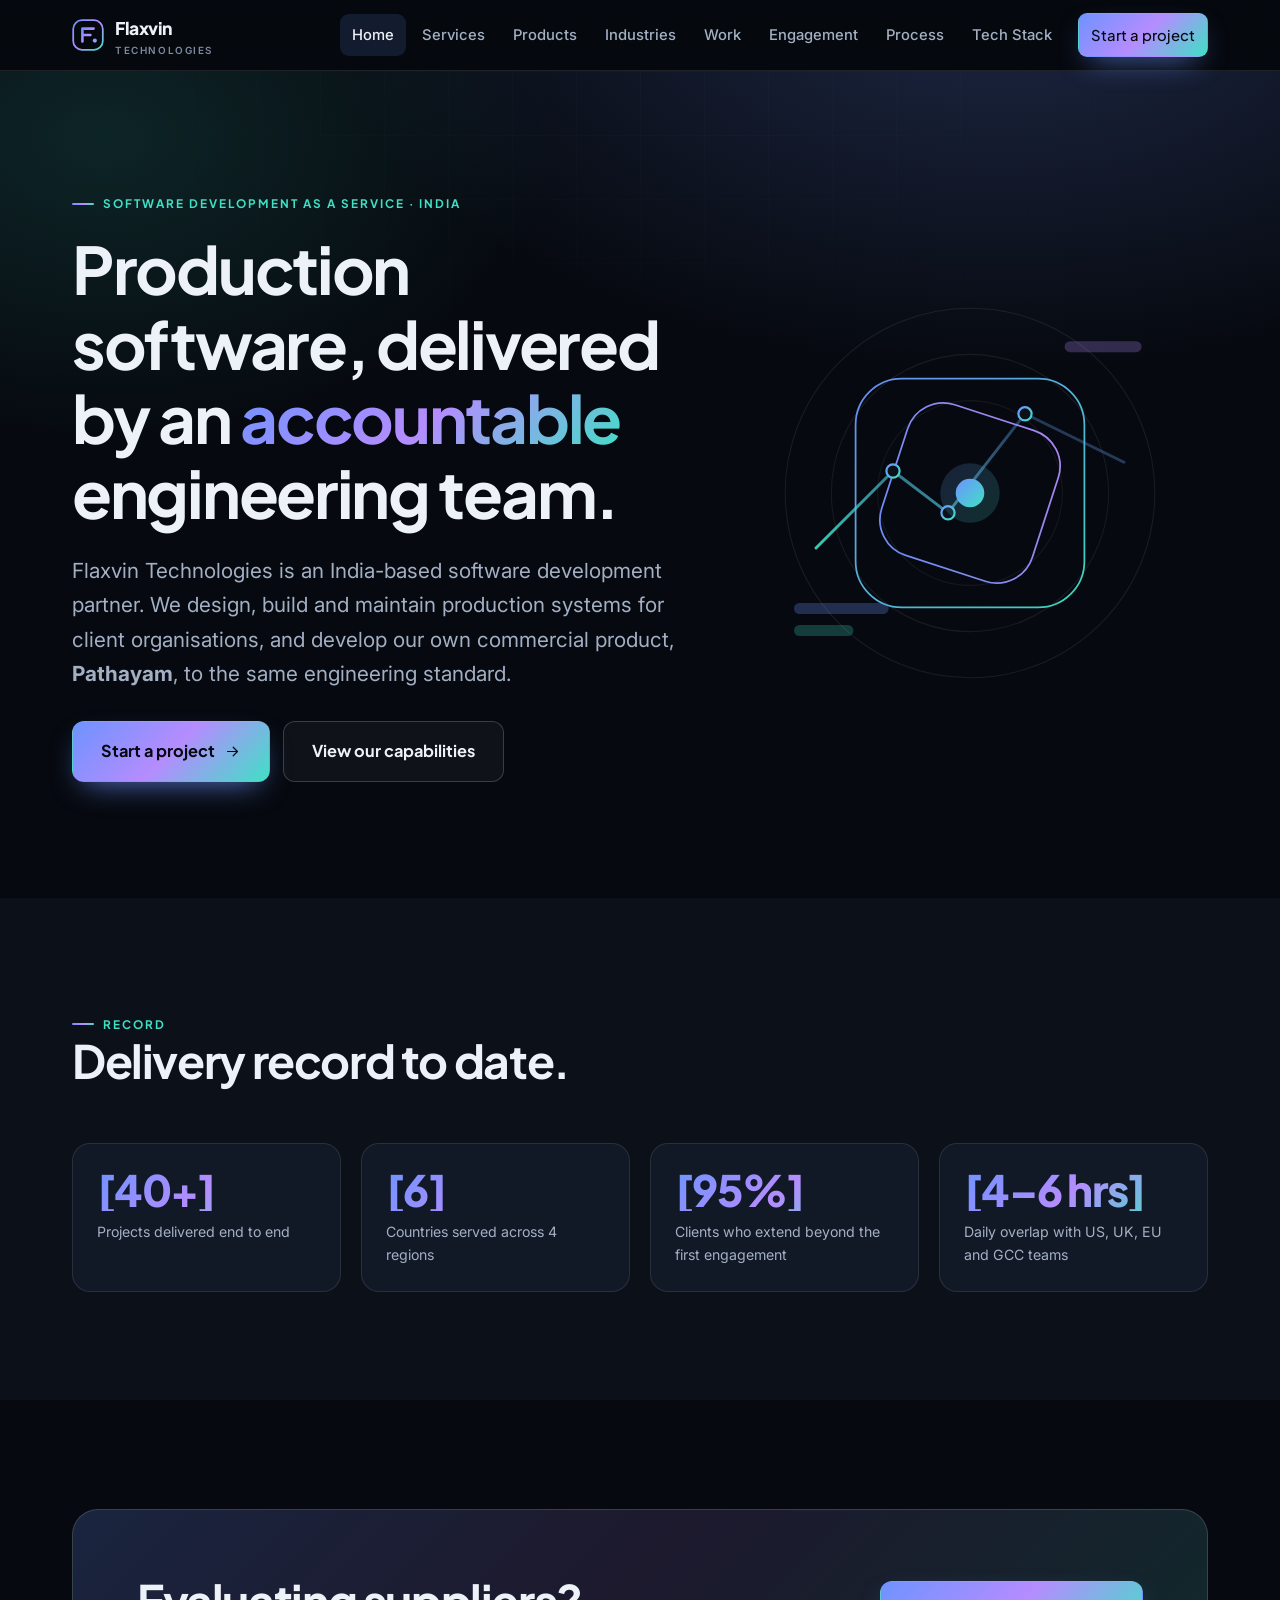
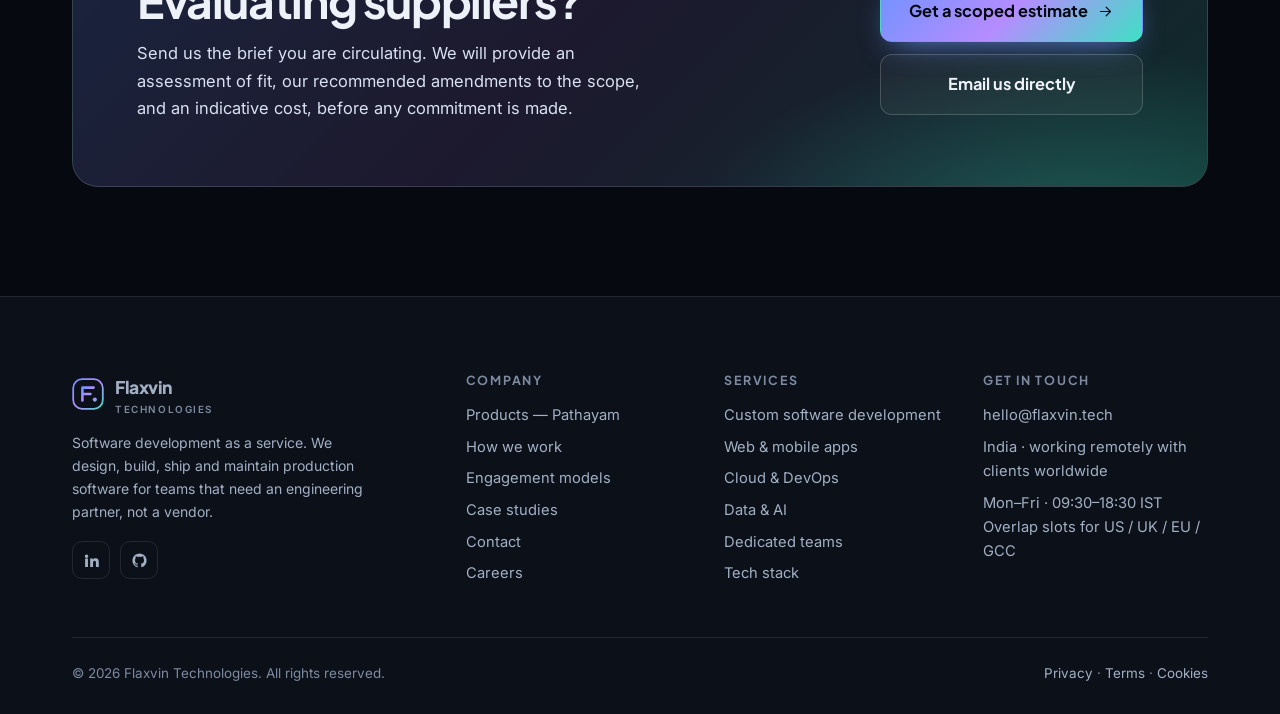
==== index.html @ ec8975b3 "Add Flaxvin Technologies website Static site, twelve pages, no build step. Each page is self-contain" ====
<!DOCTYPE html>
<html lang="en">
<head>
<meta charset="utf-8">
<meta name="viewport" content="width=device-width, initial-scale=1">
<title>Flaxvin Technologies — Software Development as a Service, India</title>
<meta name="description" content="India-based software development as a service. We build and maintain production software for other companies, and ship our own product, Pathayam.">
<link rel="canonical" href="https://flaxvin.github.io/Website/">
<meta name="theme-color" content="#06090F">
<meta property="og:title" content="Flaxvin Technologies — Software Development as a Service, India">
<meta property="og:description" content="India-based software development as a service. We build and maintain production software for other companies, and ship our own product, Pathayam.">
<meta property="og:site_name" content="Flaxvin Technologies">
<meta property="og:type" content="website">
<meta property="og:image" content="https://flaxvin.github.io/Website/og-image.png">
<meta property="og:image:width" content="1200">
<meta property="og:image:height" content="630">
<meta property="og:url" content="https://flaxvin.github.io/Website/">
<meta name="twitter:card" content="summary_large_image">
<link rel="icon" href="favicon.ico" sizes="any">
<link rel="icon" href="favicon.svg" type="image/svg+xml">
<link rel="apple-touch-icon" href="assets/logo/apple-touch-icon.png">
<link rel="preconnect" href="https://fonts.googleapis.com">
<link rel="preconnect" href="https://fonts.gstatic.com" crossorigin>
<style>
@import url('https://fonts.googleapis.com/css2?family=Plus+Jakarta+Sans:wght@400;500;600;700;800&family=Inter:wght@400;500;600&display=swap');

*,*::before,*::after{box-sizing:border-box}
:root{
  color-scheme:dark;
  --ink:#06090F;
  --surface:#0B1019;
  --surface-2:#111826;
  --surface-3:#16202F;
  --line:rgba(255,255,255,.10);
  --line-strong:rgba(255,255,255,.18);
  --text:#EDF1F8;
  --muted:#A3B0C4;
  --muted-2:#7D8AA0;
  --accent:#6E93FF;
  --accent-2:#3FE0C5;
  --accent-3:#B58CFF;
  --warn:#FFC978;
  --radius:18px;
  --radius-sm:12px;
  --maxw:1180px;
  --grad:linear-gradient(135deg,#6E93FF 0%,#B58CFF 50%,#3FE0C5 100%);
  --shadow:0 20px 60px -20px rgba(0,0,0,.65);
}
html{-webkit-text-size-adjust:100%;scroll-behavior:smooth;scroll-padding-top:86px;background:var(--ink)}
@media (prefers-reduced-motion:reduce){html{scroll-behavior:auto}}
body{
  margin:0;background:var(--ink);color:var(--text);
  font-family:'Inter',system-ui,-apple-system,Segoe UI,Roboto,sans-serif;
  font-size:16.5px;line-height:1.65;-webkit-font-smoothing:antialiased;
  overflow-x:hidden;
}
img{max-width:100%;display:block}
a{color:var(--accent);text-decoration:none}
a:hover{text-decoration:underline}
h1,h2,h3,h4{font-family:'Plus Jakarta Sans',system-ui,sans-serif;font-weight:700;line-height:1.14;letter-spacing:-.02em;margin:0 0 .5em}
h1{font-size:clamp(2.35rem,5.4vw,4.1rem);letter-spacing:-.035em}
h2{font-size:clamp(1.85rem,3.6vw,2.9rem);letter-spacing:-.03em}
h3{font-size:1.2rem;letter-spacing:-.015em}
h4{font-size:1rem;letter-spacing:-.01em}
p{margin:0 0 1.1em}
ul{margin:0 0 1.1em;padding-left:1.15em}
li{margin:.35em 0}
:focus-visible{outline:3px solid var(--accent-2);outline-offset:3px;border-radius:6px}
.skip{position:absolute;left:-9999px;top:0;background:var(--accent);color:#04070D;padding:.7rem 1.1rem;border-radius:0 0 10px 0;font-weight:700;z-index:999}
.skip:focus{left:0}
.wrap{width:100%;max-width:var(--maxw);margin-inline:auto;padding-inline:22px}
.section{padding:clamp(64px,8.5vw,118px) 0;position:relative}
.section--tint{background:var(--surface)}
.section--tint2{background:var(--surface-2)}
.rule{border:0;border-top:1px solid var(--line);margin:0}

/* ---------- header ---------- */
.hdr{position:sticky;top:0;z-index:80;backdrop-filter:blur(14px);-webkit-backdrop-filter:blur(14px);
  background:rgba(6,9,15,.78);border-bottom:1px solid var(--line)}
.hdr__in{display:flex;align-items:center;gap:20px;min-height:70px}
.brand{display:flex;align-items:center;gap:11px;font-family:'Plus Jakarta Sans',sans-serif;font-weight:800;
  font-size:1.09rem;letter-spacing:-.025em;color:var(--text);text-decoration:none;flex:0 0 auto}
.brand:hover{text-decoration:none}
.brand__mark{width:32px;height:32px;flex:0 0 auto}
.brand__sub{display:block;font-family:'Inter',sans-serif;font-size:.62rem;font-weight:600;letter-spacing:.16em;
  text-transform:uppercase;color:var(--muted-2);line-height:1;margin-top:3px}
.nav{margin-left:auto;display:flex;align-items:center;gap:4px}
.nav a{color:var(--muted);font-size:.925rem;font-weight:500;padding:9px 12px;border-radius:9px;white-space:nowrap}
.nav a:hover{color:var(--text);background:rgba(255,255,255,.06);text-decoration:none}
.nav a[aria-current="page"],.nav a.is-active{color:var(--text);background:rgba(110,147,255,.14)}
/* the .nav a rules above out-specify .btn--primary, so restate the CTA here */
.nav a.btn--primary,.nav a.btn--primary:hover,.nav a.btn--primary:focus-visible{
  color:#05080E;background:var(--grad)}
.hdr .btn{margin-left:10px}
.burger{margin-left:auto;display:none;background:transparent;border:1px solid var(--line-strong);color:var(--text);
  width:44px;height:42px;border-radius:11px;cursor:pointer;align-items:center;justify-content:center}
.burger span{display:block;width:18px;height:2px;background:currentColor;position:relative}
.burger span::before,.burger span::after{content:"";position:absolute;left:0;width:18px;height:2px;background:currentColor;transition:.22s}
.burger span::before{top:-6px}.burger span::after{top:6px}
.burger[aria-expanded="true"] span{background:transparent}
.burger[aria-expanded="true"] span::before{top:0;transform:rotate(45deg)}
.burger[aria-expanded="true"] span::after{top:0;transform:rotate(-45deg)}
@media(max-width:1000px){
  .burger{display:flex}
  .nav{position:fixed;inset:70px 0 auto 0;flex-direction:column;align-items:stretch;gap:2px;margin:0;
    background:var(--surface);border-bottom:1px solid var(--line);padding:14px 22px 26px;
    max-height:calc(100dvh - 70px);overflow:auto;display:none}
  .nav.open{display:flex}
  .nav a{padding:13px 12px;font-size:1.02rem}
  .hdr .btn{margin:10px 0 0}
}

/* ---------- buttons ---------- */
.btn{display:inline-flex;align-items:center;justify-content:center;gap:9px;font-family:'Plus Jakarta Sans',sans-serif;
  font-weight:700;font-size:.95rem;padding:13px 22px;border-radius:12px;border:1px solid transparent;cursor:pointer;
  transition:transform .18s ease,box-shadow .18s ease,background .18s ease,border-color .18s ease;text-decoration:none}
.btn:hover{text-decoration:none;transform:translateY(-2px)}
.btn--primary{background:var(--grad);color:#05080E;box-shadow:0 12px 30px -12px rgba(110,147,255,.8)}
.btn--primary:hover{box-shadow:0 18px 38px -12px rgba(110,147,255,.95)}
.btn--ghost{background:rgba(255,255,255,.04);border-color:var(--line-strong);color:var(--text)}
.btn--ghost:hover{background:rgba(255,255,255,.09);border-color:rgba(255,255,255,.3)}
.btn--lg{padding:16px 28px;font-size:1.02rem}
.btn svg{width:17px;height:17px;flex:0 0 auto}

/* ---------- bits ---------- */
.eyebrow{display:inline-flex;align-items:center;gap:9px;font-family:'Plus Jakarta Sans',sans-serif;font-size:.735rem;
  font-weight:700;letter-spacing:.17em;text-transform:uppercase;color:var(--accent-2);margin:0 0 18px}
.eyebrow::before{content:"";width:22px;height:2px;background:var(--grad);border-radius:2px}
.lead{font-size:clamp(1.05rem,1.55vw,1.22rem);color:var(--muted);max-width:62ch}
.muted{color:var(--muted)}
.small{font-size:.875rem}
.grad-text{background:var(--grad);-webkit-background-clip:text;background-clip:text;color:transparent}
.sec-head{max-width:68ch;margin-bottom:clamp(34px,4.4vw,56px)}
.sec-head p{margin-bottom:0}
.pill{display:inline-flex;align-items:center;gap:8px;font-size:.8rem;font-weight:600;color:var(--muted);
  background:rgba(255,255,255,.05);border:1px solid var(--line);border-radius:999px;padding:6px 13px}
.tag{display:inline-block;font-size:.775rem;font-weight:600;color:var(--muted);background:rgba(255,255,255,.045);
  border:1px solid var(--line);border-radius:7px;padding:4px 10px;margin:0 6px 6px 0}
.tag--accent{color:#BFD0FF;background:rgba(110,147,255,.12);border-color:rgba(110,147,255,.3)}

/* ---------- grid + cards ---------- */
.grid{display:grid;gap:20px}
.g2{grid-template-columns:repeat(2,1fr)}
.g3{grid-template-columns:repeat(3,1fr)}
.g4{grid-template-columns:repeat(4,1fr)}
@media(max-width:940px){.g3,.g4{grid-template-columns:repeat(2,1fr)}}
@media(max-width:640px){.g2,.g3,.g4{grid-template-columns:1fr}}
.card{background:linear-gradient(180deg,rgba(255,255,255,.045),rgba(255,255,255,.015));border:1px solid var(--line);
  border-radius:var(--radius);padding:26px;position:relative;overflow:hidden;
  transition:transform .25s ease,border-color .25s ease,background .25s ease}
.card::after{content:"";position:absolute;inset:0;border-radius:inherit;pointer-events:none;
  background:radial-gradient(420px 180px at 15% -10%,rgba(110,147,255,.2),transparent 70%);opacity:0;transition:opacity .3s}
.card:hover{transform:translateY(-4px);border-color:var(--line-strong)}
.card:hover::after{opacity:1}
.card h3{margin-bottom:.45em}
.card p:last-child{margin-bottom:0}
.card__ico{width:46px;height:46px;border-radius:13px;display:grid;place-items:center;margin-bottom:18px;
  background:rgba(110,147,255,.13);border:1px solid rgba(110,147,255,.26);color:#A9C0FF}
.card__ico svg{width:23px;height:23px}
.card--flat{background:var(--surface-2);border-color:var(--line)}
.card--flat:hover{transform:none;background:var(--surface-3)}

/* ---------- hero ---------- */
.hero{position:relative;padding:clamp(70px,9vw,130px) 0 clamp(60px,7vw,96px);overflow:hidden;
  background:radial-gradient(1100px 620px at 78% -10%,rgba(110,147,255,.22),transparent 62%),
             radial-gradient(760px 520px at 8% 8%,rgba(63,224,197,.13),transparent 60%),
             var(--ink)}
.hero::before{content:"";position:absolute;inset:0;pointer-events:none;opacity:.5;
  background-image:linear-gradient(rgba(255,255,255,.035) 1px,transparent 1px),linear-gradient(90deg,rgba(255,255,255,.035) 1px,transparent 1px);
  background-size:64px 64px;
  -webkit-mask-image:radial-gradient(900px 540px at 50% 0%,#000,transparent 75%);
  mask-image:radial-gradient(900px 540px at 50% 0%,#000,transparent 75%)}
.hero__in{position:relative;display:grid;grid-template-columns:1.12fr .88fr;gap:54px;align-items:center}
@media(max-width:980px){.hero__in{grid-template-columns:1fr;gap:42px}}
.hero h1{margin-bottom:.35em}
.hero .lead{font-size:clamp(1.08rem,1.7vw,1.3rem);max-width:56ch}
.hero__cta{display:flex;flex-wrap:wrap;gap:13px;margin:30px 0 26px}
.hero__meta{display:flex;flex-wrap:wrap;gap:10px}
.hero-art{position:relative;aspect-ratio:1/1;max-width:440px;margin-inline:auto;width:100%}
.hero-art svg{width:100%;height:100%;overflow:visible}
.page-hero{padding:clamp(56px,7vw,92px) 0 clamp(40px,5vw,60px);
  background:radial-gradient(900px 480px at 82% -20%,rgba(110,147,255,.2),transparent 62%),var(--ink)}
.crumb{font-size:.83rem;color:var(--muted-2);margin-bottom:16px}
.crumb a{color:var(--muted)}

/* ---------- trust bar ---------- */
.trust{border-block:1px solid var(--line);background:var(--surface);padding:26px 0}
.trust__lbl{font-size:.755rem;letter-spacing:.16em;text-transform:uppercase;color:var(--muted-2);font-weight:700;
  text-align:center;margin:0 0 18px}
.trust__row{display:flex;flex-wrap:wrap;gap:12px;justify-content:center}
.logo-ph{display:grid;place-items:center;min-width:152px;height:52px;padding:0 18px;border:1px dashed var(--line-strong);
  border-radius:11px;color:var(--muted-2);font-size:.82rem;font-weight:600;letter-spacing:.03em;background:rgba(255,255,255,.02)}

/* ---------- stats ---------- */
.stats{display:grid;grid-template-columns:repeat(4,1fr);gap:20px}
@media(max-width:820px){.stats{grid-template-columns:repeat(2,1fr)}}
.stat{padding:24px;border:1px solid var(--line);border-radius:var(--radius);background:var(--surface-2)}
.stat__n{font-family:'Plus Jakarta Sans',sans-serif;font-size:clamp(2rem,3.6vw,2.7rem);font-weight:800;letter-spacing:-.04em;
  line-height:1;margin-bottom:9px;background:var(--grad);-webkit-background-clip:text;background-clip:text;color:transparent}
.stat__l{font-size:.885rem;color:var(--muted);margin:0}

/* ---------- process timeline ---------- */
.tl{position:relative;display:grid;gap:0}
.tl__item{display:grid;grid-template-columns:76px 1fr;gap:22px;padding-bottom:34px;position:relative}
.tl__item:last-child{padding-bottom:0}
.tl__item::before{content:"";position:absolute;left:27px;top:56px;bottom:-4px;width:2px;
  background:linear-gradient(180deg,rgba(110,147,255,.55),rgba(110,147,255,.05))}
.tl__item:last-child::before{display:none}
.tl__n{width:56px;height:56px;border-radius:16px;display:grid;place-items:center;font-family:'Plus Jakarta Sans',sans-serif;
  font-weight:800;font-size:1.05rem;color:#05080E;background:var(--grad);box-shadow:0 10px 26px -12px rgba(110,147,255,.9)}
.tl__body{padding-top:5px}
.tl__body h3{margin-bottom:.3em}
.tl__meta{font-size:.8rem;color:var(--accent-2);font-weight:600;letter-spacing:.06em;text-transform:uppercase;margin-bottom:7px}
@media(max-width:560px){.tl__item{grid-template-columns:1fr;gap:12px}.tl__item::before{display:none}}

/* ---------- table ---------- */
.tbl-wrap{overflow-x:auto;border:1px solid var(--line);border-radius:var(--radius);background:var(--surface-2)}
table{border-collapse:collapse;width:100%;min-width:760px;font-size:.925rem}
caption{text-align:left;padding:18px 20px 0;color:var(--muted);font-size:.875rem}
th,td{padding:15px 18px;text-align:left;border-bottom:1px solid var(--line);vertical-align:top}
thead th{font-family:'Plus Jakarta Sans',sans-serif;font-size:.78rem;letter-spacing:.11em;text-transform:uppercase;
  color:var(--muted-2);background:rgba(255,255,255,.03);white-space:nowrap}
tbody th{font-weight:700;color:var(--text);white-space:nowrap}
tbody tr:last-child th,tbody tr:last-child td{border-bottom:0}
tbody tr:hover td,tbody tr:hover th{background:rgba(255,255,255,.025)}

/* ---------- testimonials ---------- */
.quote{background:var(--surface-2);border:1px solid var(--line);border-radius:var(--radius);padding:28px;display:flex;
  flex-direction:column;gap:18px}
.quote__mark{width:30px;height:30px;color:var(--accent);opacity:.75}
.quote blockquote{margin:0;font-size:1.03rem;line-height:1.62}
.quote figcaption{display:flex;align-items:center;gap:13px;margin-top:auto;font-size:.885rem}
.avatar{width:42px;height:42px;border-radius:50%;flex:0 0 auto;display:grid;place-items:center;
  font-family:'Plus Jakarta Sans',sans-serif;font-weight:800;font-size:.9rem;color:#05080E;background:var(--grad)}
.quote figcaption strong{display:block;color:var(--text)}
.quote figcaption span{color:var(--muted-2)}

/* ---------- case study ---------- */
.case{border:1px solid var(--line);border-radius:var(--radius);background:var(--surface-2);overflow:hidden}
.case__head{padding:26px 26px 0}
.case__art{height:150px;background:linear-gradient(135deg,rgba(110,147,255,.22),rgba(63,224,197,.14));
  border-bottom:1px solid var(--line);position:relative;overflow:hidden}
.case__art svg{position:absolute;inset:0;width:100%;height:100%}
.case__body{padding:24px 26px 28px}
.case__body h3{margin-bottom:.4em}
.kv{margin:0 0 16px}
.kv dt{font-size:.75rem;letter-spacing:.12em;text-transform:uppercase;color:var(--accent-2);font-weight:700;margin-top:14px}
.kv dd{margin:5px 0 0;color:var(--muted)}
.results{display:grid;grid-template-columns:repeat(3,1fr);gap:12px;margin-top:20px;padding-top:20px;border-top:1px solid var(--line)}
@media(max-width:480px){.results{grid-template-columns:1fr}}
.results div strong{display:block;font-family:'Plus Jakarta Sans',sans-serif;font-size:1.45rem;font-weight:800;
  letter-spacing:-.03em;color:var(--accent-2)}
.results div span{font-size:.8rem;color:var(--muted-2);line-height:1.4;display:block}

/* ---------- image placeholder ---------- */
.imgph{border:1px dashed var(--line-strong);border-radius:var(--radius-sm);background:
  repeating-linear-gradient(45deg,rgba(255,255,255,.022) 0 12px,transparent 12px 24px),rgba(255,255,255,.02);
  display:grid;place-items:center;text-align:center;color:var(--muted-2);font-size:.8rem;font-weight:600;
  padding:18px;min-height:168px;line-height:1.5}

/* ---------- checklist ---------- */
.chk{list-style:none;padding:0;margin:0 0 4px}
.chk li{position:relative;padding-left:26px;margin:.42em 0;color:var(--muted);font-size:.925rem}
.chk li::before{content:"";position:absolute;left:0;top:.52em;width:13px;height:8px;border-left:2px solid var(--accent-2);
  border-bottom:2px solid var(--accent-2);transform:rotate(-45deg)}

/* ---------- CTA band ---------- */
.cta-band{position:relative;overflow:hidden;border-radius:26px;padding:clamp(38px,5.5vw,64px);
  background:linear-gradient(135deg,rgba(110,147,255,.2),rgba(181,140,255,.13) 45%,rgba(63,224,197,.16));
  border:1px solid rgba(255,255,255,.14)}
.cta-band::before{content:"";position:absolute;inset:0;
  background:radial-gradient(600px 300px at 88% 120%,rgba(63,224,197,.28),transparent 65%);pointer-events:none}
.cta-band__in{position:relative;display:grid;grid-template-columns:1.4fr auto;gap:30px;align-items:center}
@media(max-width:820px){.cta-band__in{grid-template-columns:1fr}}
.cta-band h2{margin-bottom:.3em}
.cta-band p{margin-bottom:0;color:#D9E1F2;max-width:52ch}

/* ---------- form ---------- */
.form{display:grid;gap:18px}
.field{display:grid;gap:7px;align-content:start}
.field label{font-size:.87rem;font-weight:600;color:var(--text)}
.field .hint{font-size:.79rem;color:var(--muted-2)}
.req{color:var(--warn)}
input,select,textarea{font:inherit;font-size:.95rem;color:var(--text);background:var(--surface-2);
  border:1px solid var(--line-strong);border-radius:11px;padding:12px 14px;width:100%;transition:border-color .2s,background .2s}
input:hover,select:hover,textarea:hover{border-color:rgba(255,255,255,.28)}
input:focus,select:focus,textarea:focus{border-color:var(--accent);background:var(--surface-3)}
textarea{min-height:132px;resize:vertical}
select{appearance:none;background-image:url("data:image/svg+xml;charset=utf-8,%3Csvg xmlns='http://www.w3.org/2000/svg' viewBox='0 0 24 24' fill='none' stroke='%23A3B0C4' stroke-width='2'%3E%3Cpath d='M6 9l6 6 6-6'/%3E%3C/svg%3E");
  background-repeat:no-repeat;background-position:right 13px center;background-size:17px;padding-right:40px}
.form__row{display:grid;grid-template-columns:1fr 1fr;gap:18px}
@media(max-width:600px){.form__row{grid-template-columns:1fr}}
.form-note{font-size:.83rem;color:var(--muted-2);border-left:2px solid var(--warn);padding-left:13px;margin:0}
.form-status{display:none;border:1px solid rgba(63,224,197,.4);background:rgba(63,224,197,.1);color:#BFF4EA;
  border-radius:11px;padding:13px 15px;font-size:.9rem}
.form-status.show{display:block}

/* ---------- footer ---------- */
.ftr{background:var(--surface);border-top:1px solid var(--line);padding:clamp(48px,6vw,76px) 0 30px;font-size:.92rem}
.ftr__top{display:grid;grid-template-columns:1.6fr repeat(3,1fr);gap:34px}
@media(max-width:900px){.ftr__top{grid-template-columns:1fr 1fr}}
@media(max-width:560px){.ftr__top{grid-template-columns:1fr}}
.ftr h2,.ftr h4{font-size:.78rem;letter-spacing:.14em;text-transform:uppercase;color:var(--muted-2);margin-bottom:16px}
.ftr ul{list-style:none;padding:0;margin:0}
.ftr li{margin:.5em 0}
.ftr a{color:var(--muted)}
.ftr a:hover{color:var(--text)}
.ftr__bar{margin-top:44px;padding-top:24px;border-top:1px solid var(--line);display:flex;flex-wrap:wrap;gap:14px;
  justify-content:space-between;align-items:center;color:var(--muted-2);font-size:.84rem}
.social{display:flex;gap:10px;margin-top:18px}
.social a{width:38px;height:38px;border-radius:10px;border:1px solid var(--line);display:grid;place-items:center;color:var(--muted)}
.social a:hover{color:var(--text);border-color:var(--line-strong);background:rgba(255,255,255,.05)}
.social svg{width:17px;height:17px}

/* ---------- reveal ---------- */
.reveal{opacity:0;transform:translateY(22px);transition:opacity .7s cubic-bezier(.22,.61,.36,1),transform .7s cubic-bezier(.22,.61,.36,1)}
.reveal.in{opacity:1;transform:none}
@media (prefers-reduced-motion:reduce){.reveal{opacity:1!important;transform:none!important;transition:none}
 .btn:hover,.card:hover{transform:none}}
</style>
</head>
<body id="top">
<a class="skip" href="#main">Skip to content</a>
<header class="hdr">
  <div class="wrap hdr__in">
    <a class="brand" href="index.html" aria-label="Flaxvin Technologies — home">
      <svg class="brand__mark" viewBox="0 0 40 40" aria-hidden="true"><defs><linearGradient id="bm-hdr" x1="0" y1="0" x2="1" y2="1"><stop offset="0" stop-color="#6E93FF"/><stop offset=".5" stop-color="#B58CFF"/><stop offset="1" stop-color="#3FE0C5"/></linearGradient></defs><rect x="1.5" y="1.5" width="37" height="37" rx="11" fill="none" stroke="url(#bm-hdr)" stroke-width="2.2"/><path d="M13 28V12h14M13 20h10" stroke="url(#bm-hdr)" stroke-width="3.2" stroke-linecap="round" stroke-linejoin="round" fill="none"/><circle cx="28.5" cy="27" r="2.6" fill="url(#bm-hdr)"/></svg>
      <span>Flaxvin<span class="brand__sub">Technologies</span></span>
    </a>
    <button class="burger" id="burger" aria-label="Toggle navigation menu" aria-expanded="false" aria-controls="site-nav"><span></span></button>
    <nav class="nav" id="site-nav" aria-label="Primary">
      <a href="index.html" aria-current="page">Home</a>
      <a href="services.html">Services</a>
      <a href="products.html">Products</a>
      <a href="industries.html">Industries</a>
      <a href="work.html">Work</a>
      <a href="engagement.html">Engagement</a>
      <a href="process.html">Process</a>
      <a href="tech.html">Tech Stack</a>
      <a class="btn btn--primary" href="contact.html">Start a project</a>
    </nav>
  </div>
</header>
<main id="main">

<section class="hero">
  <div class="wrap hero__in">
    <div class="reveal">
      <p class="eyebrow">Software Development as a Service &middot; India</p>
      <h1>Production software, delivered by an <span class="grad-text">accountable</span> engineering team.</h1>
      <p class="lead">Flaxvin Technologies is an India-based software development partner. We design, build and maintain production systems for client organisations, and develop our own commercial product, <strong>Pathayam</strong>, to the same engineering standard.</p>
      <div class="hero__cta">
        <a class="btn btn--primary btn--lg" href="contact.html">Start a project <svg viewBox="0 0 24 24" width="17" height="17" fill="none" stroke="currentColor" stroke-width="1.7" stroke-linecap="round" stroke-linejoin="round" aria-hidden="true"><path d="M5 12h14M13 6l6 6-6 6"/></svg></a>
        <a class="btn btn--ghost btn--lg" href="services.html">View our capabilities</a>
      </div>
    </div>
    <div class="hero-art" aria-hidden="true">
<svg viewBox="0 0 400 400" role="presentation">
  <defs>
    <linearGradient id="hg1" x1="0" y1="0" x2="1" y2="1">
      <stop offset="0" stop-color="#6E93FF"/><stop offset="1" stop-color="#3FE0C5"/></linearGradient>
    <linearGradient id="hg2" x1="1" y1="0" x2="0" y2="1">
      <stop offset="0" stop-color="#B58CFF"/><stop offset="1" stop-color="#6E93FF"/></linearGradient>
    <linearGradient id="hg3" x1="0" y1="1" x2="1" y2="0">
      <stop offset="0" stop-color="#3FE0C5" stop-opacity=".9"/><stop offset="1" stop-color="#6E93FF" stop-opacity=".2"/></linearGradient>
  </defs>
  <circle cx="200" cy="200" r="168" fill="none" stroke="rgba(255,255,255,.08)"/>
  <circle cx="200" cy="200" r="126" fill="none" stroke="rgba(255,255,255,.07)"/>
  <circle cx="200" cy="200" r="84" fill="none" stroke="rgba(255,255,255,.06)"/>
  <g opacity=".95">
    <rect x="96" y="96" width="208" height="208" rx="42" fill="none" stroke="url(#hg1)" stroke-width="1.6"/>
    <rect x="128" y="128" width="144" height="144" rx="34" fill="none" stroke="url(#hg2)" stroke-width="1.6"
          transform="rotate(18 200 200)"/>
  </g>
  <path d="M60 250 L130 180 L180 218 L250 128 L340 172" fill="none" stroke="url(#hg3)" stroke-width="2.6"
        stroke-linecap="round" stroke-linejoin="round"/>
  <g fill="#0B1019" stroke="url(#hg1)" stroke-width="2">
    <circle cx="130" cy="180" r="6"/><circle cx="180" cy="218" r="6"/><circle cx="250" cy="128" r="6"/>
  </g>
  <g opacity=".85">
    <rect x="40" y="300" width="86" height="10" rx="5" fill="rgba(110,147,255,.32)"/>
    <rect x="40" y="320" width="54" height="10" rx="5" fill="rgba(63,224,197,.28)"/>
    <rect x="286" y="62" width="70" height="10" rx="5" fill="rgba(181,140,255,.3)"/>
  </g>
  <circle cx="200" cy="200" r="27" fill="url(#hg1)" opacity=".18"/>
  <circle cx="200" cy="200" r="13" fill="url(#hg1)"/>
</svg></div>
  </div>
</section>

<section class="section section--tint" id="proof">
  <div class="wrap">
    <div class="sec-head reveal"><p class="eyebrow">Record</p><h2>Delivery record to date.</h2></div>
    <!-- PLACEHOLDER: three of the four figures below are invented. Replace with the team's real numbers or delete the band. -->
    <div class="stats"><div class="stat reveal"><div class="stat__n">[40+]</div><p class="stat__l">Projects delivered end to end</p></div><div class="stat reveal"><div class="stat__n">[6]</div><p class="stat__l">Countries served across 4 regions</p></div><div class="stat reveal"><div class="stat__n">[95%]</div><p class="stat__l">Clients who extend beyond the first engagement</p></div><div class="stat reveal"><div class="stat__n">[4&ndash;6 hrs]</div><p class="stat__l">Daily overlap with US, UK, EU and GCC teams</p></div></div>
  </div>
</section>

<section class="section">
  <div class="wrap">
    <div class="cta-band reveal">
      <div class="cta-band__in">
        <div>
          <h2>Evaluating suppliers?</h2>
          <p>Send us the brief you are circulating. We will provide an assessment of fit, our recommended amendments to the scope, and an indicative cost, before any commitment is made.</p>
        </div>
        <div style="display:flex;flex-direction:column;gap:12px">
          <a class="btn btn--primary btn--lg" href="contact.html">Get a scoped estimate <svg viewBox="0 0 24 24" width="17" height="17" fill="none" stroke="currentColor" stroke-width="1.7" stroke-linecap="round" stroke-linejoin="round" aria-hidden="true"><path d="M5 12h14M13 6l6 6-6 6"/></svg></a>
          <a class="btn btn--ghost btn--lg" href="mailto:hello@flaxvin.tech">Email us directly</a>
        </div>
      </div>
    </div>
  </div>
</section>
</main>
<footer class="ftr">
  <div class="wrap">
    <div class="ftr__top">
      <div>
        <a class="brand" href="index.html" style="margin-bottom:16px"><svg class="brand__mark" viewBox="0 0 40 40" aria-hidden="true"><defs><linearGradient id="bm-ftr" x1="0" y1="0" x2="1" y2="1"><stop offset="0" stop-color="#6E93FF"/><stop offset=".5" stop-color="#B58CFF"/><stop offset="1" stop-color="#3FE0C5"/></linearGradient></defs><rect x="1.5" y="1.5" width="37" height="37" rx="11" fill="none" stroke="url(#bm-ftr)" stroke-width="2.2"/><path d="M13 28V12h14M13 20h10" stroke="url(#bm-ftr)" stroke-width="3.2" stroke-linecap="round" stroke-linejoin="round" fill="none"/><circle cx="28.5" cy="27" r="2.6" fill="url(#bm-ftr)"/></svg><span>Flaxvin<span class="brand__sub">Technologies</span></span></a>
        <p class="muted small" style="max-width:34ch">Software development as a service. We design, build, ship and maintain production software for teams that need an engineering partner, not a vendor.</p>
        <div class="social">
          <a href="https://www.linkedin.com/company/flaxvin" target="_blank" rel="noopener" aria-label="Flaxvin Technologies on LinkedIn"><svg viewBox="0 0 24 24" fill="currentColor" aria-hidden="true"><path d="M4.98 3.5A2.5 2.5 0 1 0 5 8.5a2.5 2.5 0 0 0-.02-5zM3 9h4v12H3zM10 9h3.8v1.7h.05A4.2 4.2 0 0 1 17.6 8.7c4 0 4.7 2.6 4.7 6V21h-4v-5.5c0-1.3 0-3-1.9-3s-2.2 1.4-2.2 2.9V21h-4z"/></svg></a>
          <a href="https://github.com/flaxvin" target="_blank" rel="noopener" aria-label="Flaxvin Technologies on GitHub"><svg viewBox="0 0 24 24" fill="currentColor" aria-hidden="true"><path d="M12 2a10 10 0 0 0-3.16 19.49c.5.09.68-.22.68-.48v-1.7c-2.78.6-3.37-1.34-3.37-1.34-.45-1.16-1.11-1.47-1.11-1.47-.91-.62.07-.6.07-.6 1 .07 1.53 1.03 1.53 1.03.9 1.53 2.36 1.09 2.94.83.09-.65.35-1.09.63-1.34-2.22-.25-4.56-1.11-4.56-4.94 0-1.09.39-1.98 1.03-2.68-.1-.25-.45-1.27.1-2.64 0 0 .84-.27 2.75 1.02a9.5 9.5 0 0 1 5 0c1.91-1.29 2.75-1.02 2.75-1.02.55 1.37.2 2.39.1 2.64.64.7 1.03 1.59 1.03 2.68 0 3.84-2.34 4.69-4.57 4.94.36.31.68.92.68 1.85v2.74c0 .27.18.58.69.48A10 10 0 0 0 12 2z"/></svg></a>
        </div>
      </div>
      <nav aria-label="Company">
        <h2>Company</h2>
        <ul>
          <li><a href="products.html">Products &mdash; Pathayam</a></li>
          <li><a href="process.html">How we work</a></li>
          <li><a href="engagement.html">Engagement models</a></li>
          <li><a href="work.html">Case studies</a></li>
          <li><a href="contact.html">Contact</a></li>
          <li><a href="mailto:careers@flaxvin.tech">Careers</a></li>
        </ul>
      </nav>
      <nav aria-label="Services">
        <h2>Services</h2>
        <ul>
          <li><a href="services.html">Custom software development</a></li>
          <li><a href="services.html">Web &amp; mobile apps</a></li>
          <li><a href="services.html">Cloud &amp; DevOps</a></li>
          <li><a href="services.html">Data &amp; AI</a></li>
          <li><a href="services.html">Dedicated teams</a></li>
          <li><a href="tech.html">Tech stack</a></li>
        </ul>
      </nav>
      <div>
        <h2>Get in touch</h2>
        <ul>
          <li><a href="mailto:hello@flaxvin.tech">hello@flaxvin.tech</a></li>
          <li class="muted">India &middot; working remotely with clients worldwide</li>
          <li class="muted">Mon–Fri · 09:30–18:30 IST<br>Overlap slots for US / UK / EU / GCC</li>
        </ul>
      </div>
    </div>
    <div class="ftr__bar">
      <p style="margin:0">&copy; <span id="year">2026</span> Flaxvin Technologies. All rights reserved.</p>
      <p style="margin:0"><a href="privacy.html">Privacy</a> · <a href="terms.html">Terms</a> · <a href="cookies.html">Cookies</a></p>
    </div>
  </div>
</footer>
<script>
(function(){
  var burger=document.querySelector('.burger'),nav=document.getElementById('site-nav');
  if(burger&&nav){
    burger.addEventListener('click',function(){
      var open=nav.classList.toggle('open');
      burger.setAttribute('aria-expanded',open?'true':'false');
    });
    nav.addEventListener('click',function(e){
      if(e.target.tagName==='A'&&window.innerWidth<=1000){
        nav.classList.remove('open');burger.setAttribute('aria-expanded','false');
      }
    });
    document.addEventListener('keydown',function(e){
      if(e.key==='Escape'&&nav.classList.contains('open')){
        nav.classList.remove('open');burger.setAttribute('aria-expanded','false');burger.focus();
      }
    });
  }
  var reduce=window.matchMedia&&window.matchMedia('(prefers-reduced-motion: reduce)').matches;
  var items=document.querySelectorAll('.reveal');
  if(reduce||!('IntersectionObserver' in window)){
    items.forEach(function(el){el.classList.add('in')});
  }else{
    var io=new IntersectionObserver(function(entries){
      entries.forEach(function(en){
        if(en.isIntersecting){en.target.classList.add('in');io.unobserve(en.target)}
      })
    },{rootMargin:'0px 0px -8% 0px',threshold:.08});
    items.forEach(function(el,i){el.style.transitionDelay=(Math.min(i%4,3)*70)+'ms';io.observe(el)});
  }
  // active section highlight (anchor nav only)
  var links=[].slice.call(document.querySelectorAll('.nav a[href^="#"]'));
  if(links.length&&'IntersectionObserver' in window){
    var map={},secs=[];
    links.forEach(function(a){
      var s=document.getElementById(a.getAttribute('href').slice(1));
      if(s){map[s.id]=a;secs.push(s)}
    });
    var so=new IntersectionObserver(function(entries){
      entries.forEach(function(en){
        if(en.isIntersecting){
          links.forEach(function(a){a.classList.remove('is-active')});
          if(map[en.target.id])map[en.target.id].classList.add('is-active');
        }
      })
    },{rootMargin:'-45% 0px -50% 0px'});
    secs.forEach(function(s){so.observe(s)});
  }
  var y=document.getElementById('year');
  if(y)y.textContent=new Date().getFullYear();
})();
</script>
</body>
</html>
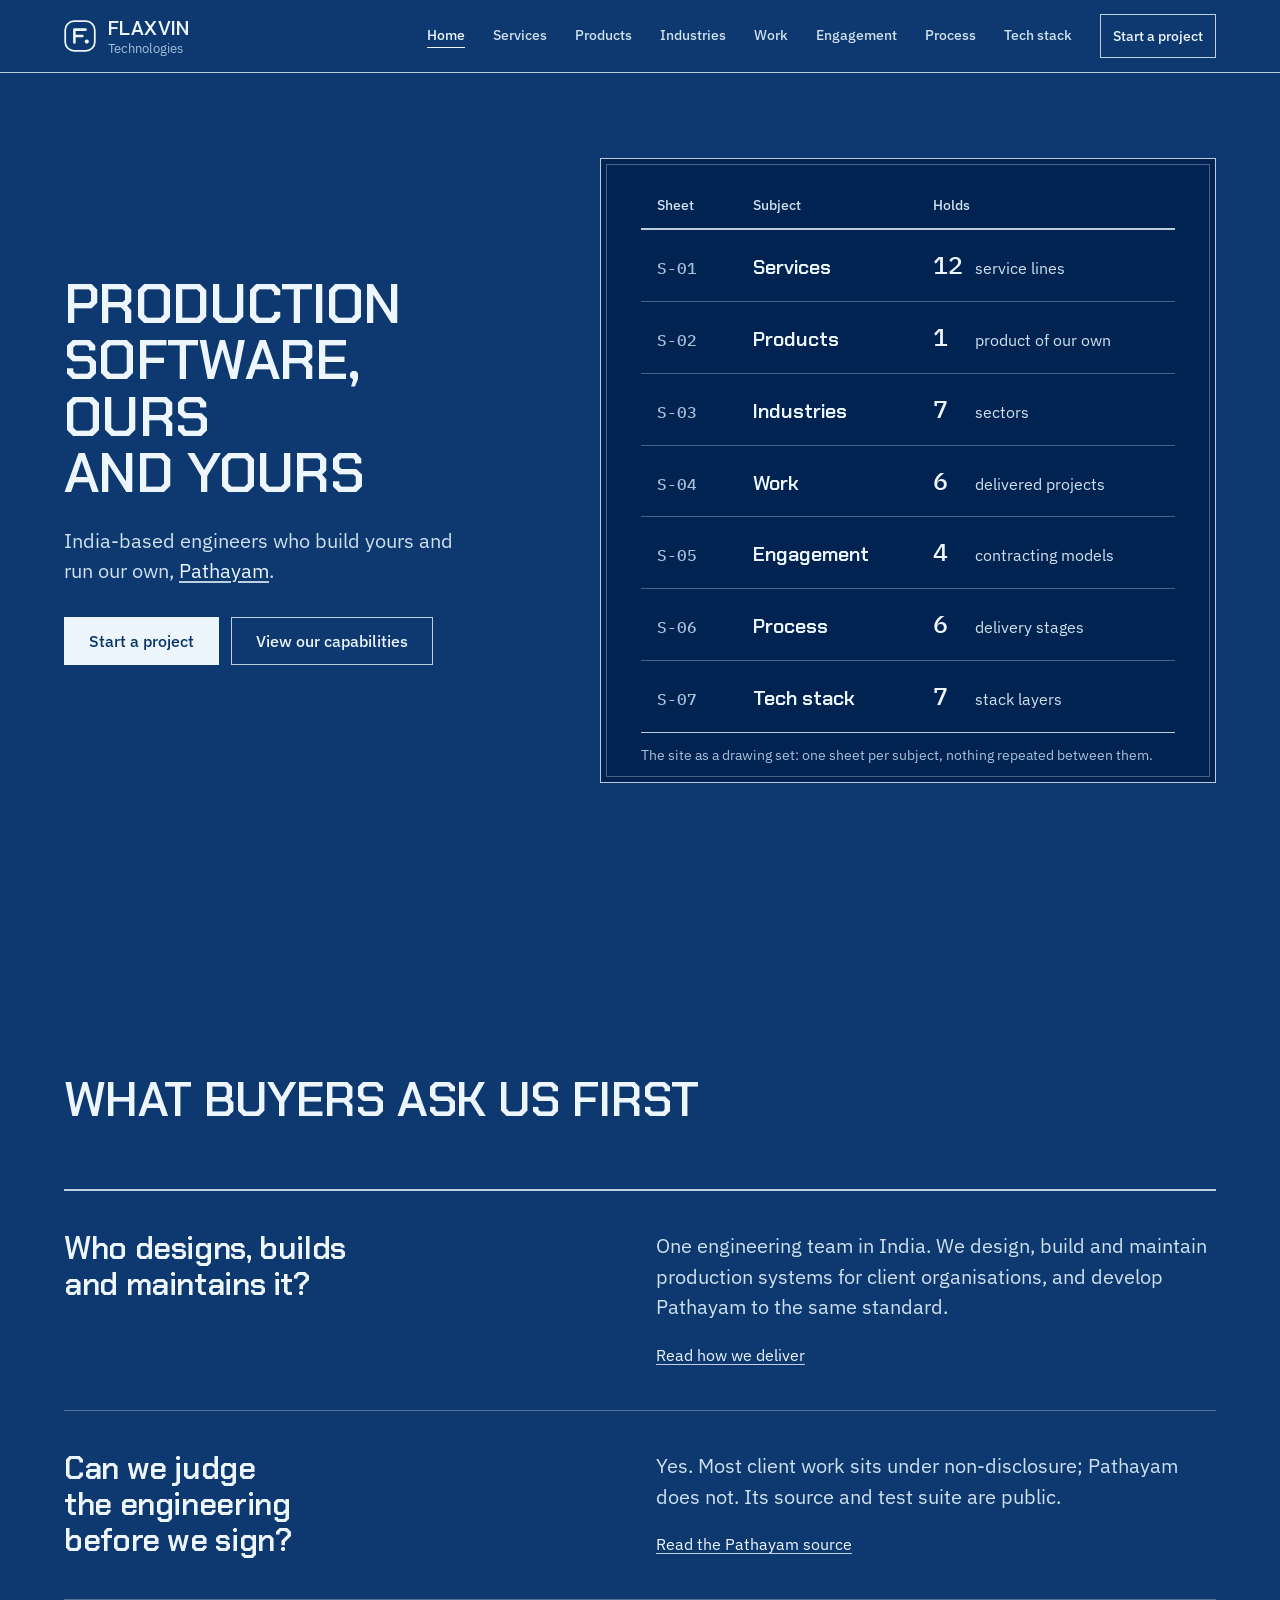
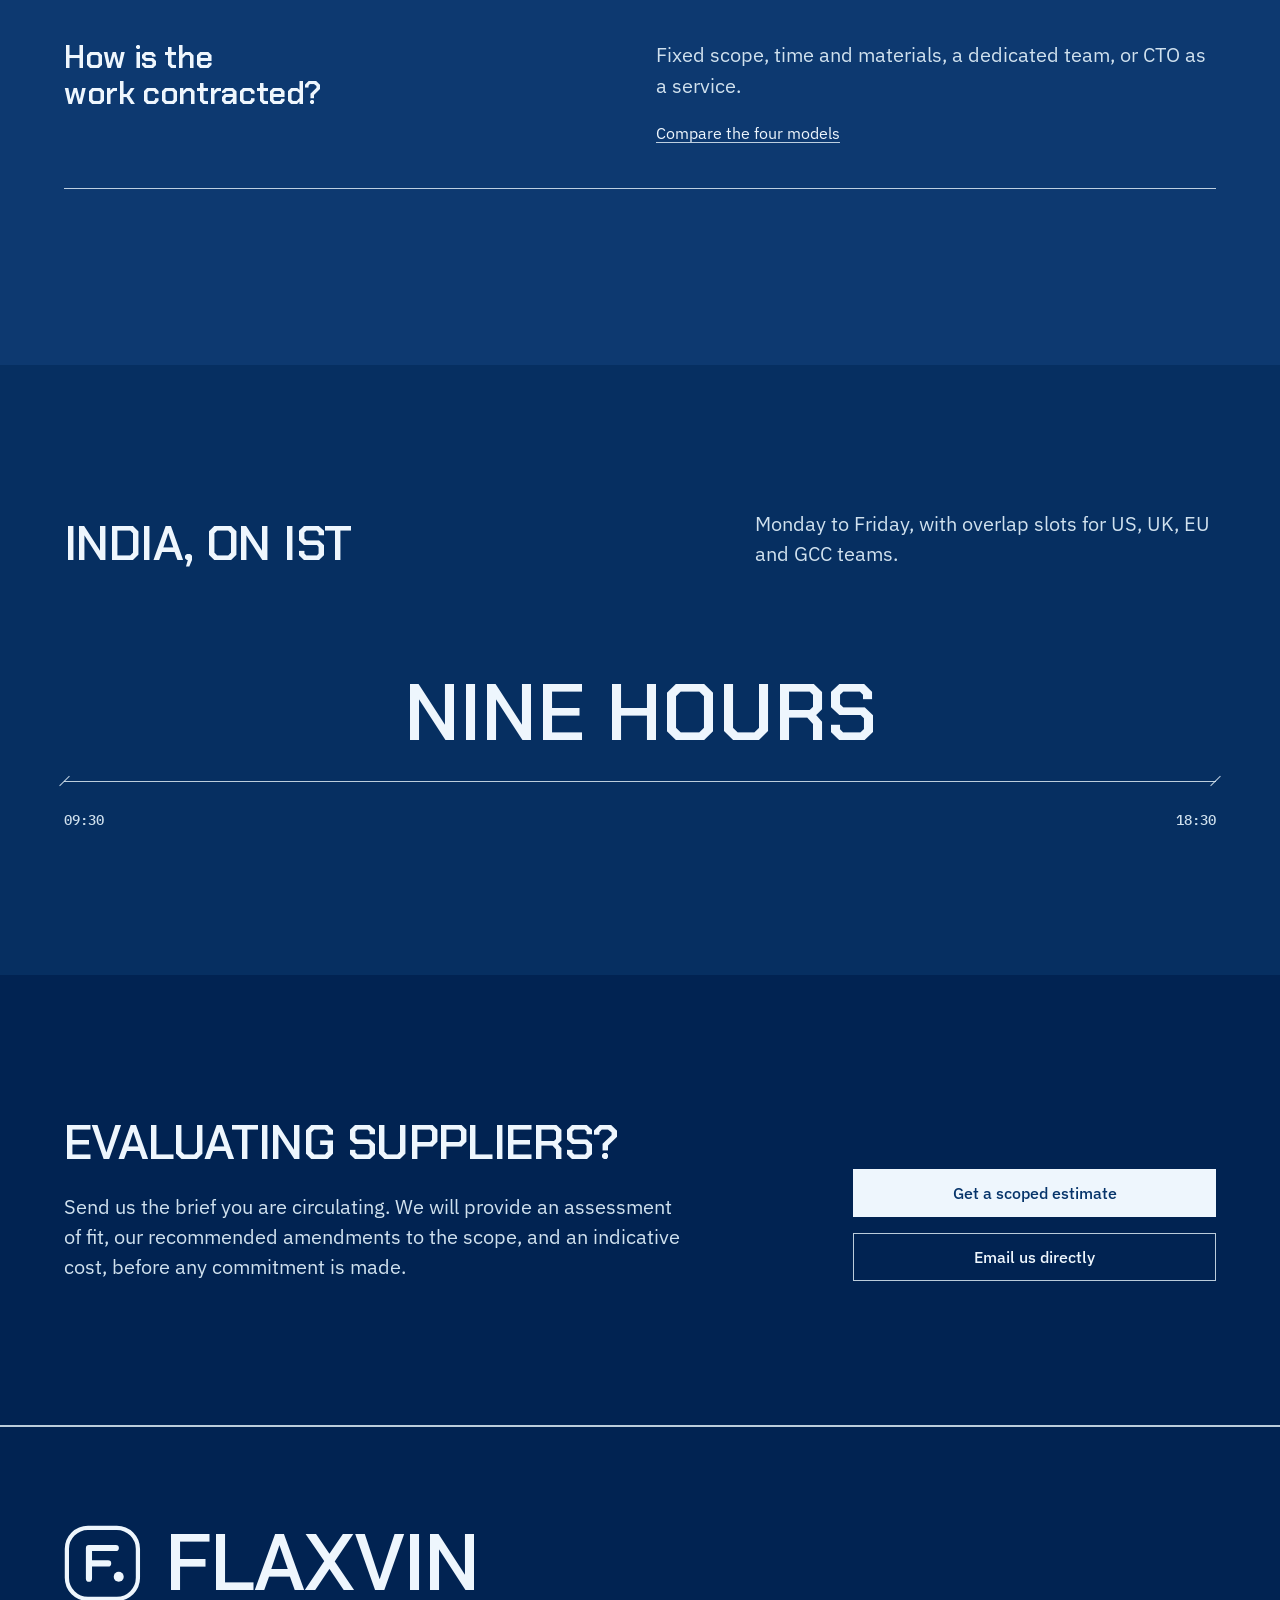
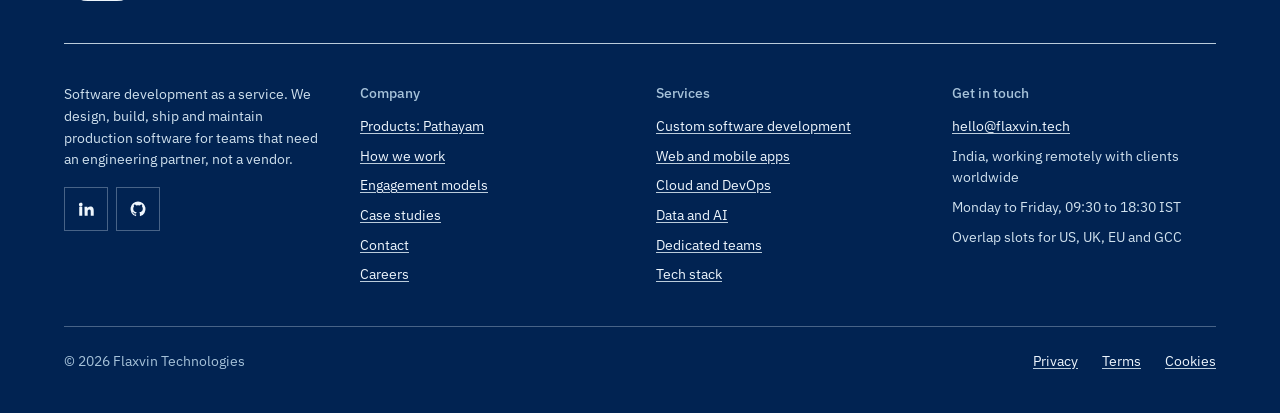
==== commit 548a2fa7: "Redesign the site on the Blueprint system Every page moves off the dark purple-to-teal gradient temp" ====
--- a/index.html
+++ b/index.html
@@ -3,331 +3,37 @@
 <head>
 <meta charset="utf-8">
 <meta name="viewport" content="width=device-width, initial-scale=1">
-<title>Flaxvin Technologies — Software Development as a Service, India</title>
+<title>Flaxvin Technologies, software development as a service, India</title>
 <meta name="description" content="India-based software development as a service. We build and maintain production software for other companies, and ship our own product, Pathayam.">
-<link rel="canonical" href="https://flaxvin.github.io/Website/">
-<meta name="theme-color" content="#06090F">
-<meta property="og:title" content="Flaxvin Technologies — Software Development as a Service, India">
+<link rel="canonical" href="https://flaxvin.tech/">
+<meta name="theme-color" content="#173a6e">
+<meta property="og:title" content="Flaxvin Technologies, software development as a service, India">
 <meta property="og:description" content="India-based software development as a service. We build and maintain production software for other companies, and ship our own product, Pathayam.">
 <meta property="og:site_name" content="Flaxvin Technologies">
 <meta property="og:type" content="website">
-<meta property="og:image" content="https://flaxvin.github.io/Website/og-image.png">
+<meta property="og:image" content="https://flaxvin.tech/og-image.png">
 <meta property="og:image:width" content="1200">
 <meta property="og:image:height" content="630">
-<meta property="og:url" content="https://flaxvin.github.io/Website/">
+<meta property="og:url" content="https://flaxvin.tech/">
 <meta name="twitter:card" content="summary_large_image">
 <link rel="icon" href="favicon.ico" sizes="any">
 <link rel="icon" href="favicon.svg" type="image/svg+xml">
 <link rel="apple-touch-icon" href="assets/logo/apple-touch-icon.png">
 <link rel="preconnect" href="https://fonts.googleapis.com">
 <link rel="preconnect" href="https://fonts.gstatic.com" crossorigin>
-<style>
-@import url('https://fonts.googleapis.com/css2?family=Plus+Jakarta+Sans:wght@400;500;600;700;800&family=Inter:wght@400;500;600&display=swap');
-
-*,*::before,*::after{box-sizing:border-box}
-:root{
-  color-scheme:dark;
-  --ink:#06090F;
-  --surface:#0B1019;
-  --surface-2:#111826;
-  --surface-3:#16202F;
-  --line:rgba(255,255,255,.10);
-  --line-strong:rgba(255,255,255,.18);
-  --text:#EDF1F8;
-  --muted:#A3B0C4;
-  --muted-2:#7D8AA0;
-  --accent:#6E93FF;
-  --accent-2:#3FE0C5;
-  --accent-3:#B58CFF;
-  --warn:#FFC978;
-  --radius:18px;
-  --radius-sm:12px;
-  --maxw:1180px;
-  --grad:linear-gradient(135deg,#6E93FF 0%,#B58CFF 50%,#3FE0C5 100%);
-  --shadow:0 20px 60px -20px rgba(0,0,0,.65);
-}
-html{-webkit-text-size-adjust:100%;scroll-behavior:smooth;scroll-padding-top:86px;background:var(--ink)}
-@media (prefers-reduced-motion:reduce){html{scroll-behavior:auto}}
-body{
-  margin:0;background:var(--ink);color:var(--text);
-  font-family:'Inter',system-ui,-apple-system,Segoe UI,Roboto,sans-serif;
-  font-size:16.5px;line-height:1.65;-webkit-font-smoothing:antialiased;
-  overflow-x:hidden;
-}
-img{max-width:100%;display:block}
-a{color:var(--accent);text-decoration:none}
-a:hover{text-decoration:underline}
-h1,h2,h3,h4{font-family:'Plus Jakarta Sans',system-ui,sans-serif;font-weight:700;line-height:1.14;letter-spacing:-.02em;margin:0 0 .5em}
-h1{font-size:clamp(2.35rem,5.4vw,4.1rem);letter-spacing:-.035em}
-h2{font-size:clamp(1.85rem,3.6vw,2.9rem);letter-spacing:-.03em}
-h3{font-size:1.2rem;letter-spacing:-.015em}
-h4{font-size:1rem;letter-spacing:-.01em}
-p{margin:0 0 1.1em}
-ul{margin:0 0 1.1em;padding-left:1.15em}
-li{margin:.35em 0}
-:focus-visible{outline:3px solid var(--accent-2);outline-offset:3px;border-radius:6px}
-.skip{position:absolute;left:-9999px;top:0;background:var(--accent);color:#04070D;padding:.7rem 1.1rem;border-radius:0 0 10px 0;font-weight:700;z-index:999}
-.skip:focus{left:0}
-.wrap{width:100%;max-width:var(--maxw);margin-inline:auto;padding-inline:22px}
-.section{padding:clamp(64px,8.5vw,118px) 0;position:relative}
-.section--tint{background:var(--surface)}
-.section--tint2{background:var(--surface-2)}
-.rule{border:0;border-top:1px solid var(--line);margin:0}
-
-/* ---------- header ---------- */
-.hdr{position:sticky;top:0;z-index:80;backdrop-filter:blur(14px);-webkit-backdrop-filter:blur(14px);
-  background:rgba(6,9,15,.78);border-bottom:1px solid var(--line)}
-.hdr__in{display:flex;align-items:center;gap:20px;min-height:70px}
-.brand{display:flex;align-items:center;gap:11px;font-family:'Plus Jakarta Sans',sans-serif;font-weight:800;
-  font-size:1.09rem;letter-spacing:-.025em;color:var(--text);text-decoration:none;flex:0 0 auto}
-.brand:hover{text-decoration:none}
-.brand__mark{width:32px;height:32px;flex:0 0 auto}
-.brand__sub{display:block;font-family:'Inter',sans-serif;font-size:.62rem;font-weight:600;letter-spacing:.16em;
-  text-transform:uppercase;color:var(--muted-2);line-height:1;margin-top:3px}
-.nav{margin-left:auto;display:flex;align-items:center;gap:4px}
-.nav a{color:var(--muted);font-size:.925rem;font-weight:500;padding:9px 12px;border-radius:9px;white-space:nowrap}
-.nav a:hover{color:var(--text);background:rgba(255,255,255,.06);text-decoration:none}
-.nav a[aria-current="page"],.nav a.is-active{color:var(--text);background:rgba(110,147,255,.14)}
-/* the .nav a rules above out-specify .btn--primary, so restate the CTA here */
-.nav a.btn--primary,.nav a.btn--primary:hover,.nav a.btn--primary:focus-visible{
-  color:#05080E;background:var(--grad)}
-.hdr .btn{margin-left:10px}
-.burger{margin-left:auto;display:none;background:transparent;border:1px solid var(--line-strong);color:var(--text);
-  width:44px;height:42px;border-radius:11px;cursor:pointer;align-items:center;justify-content:center}
-.burger span{display:block;width:18px;height:2px;background:currentColor;position:relative}
-.burger span::before,.burger span::after{content:"";position:absolute;left:0;width:18px;height:2px;background:currentColor;transition:.22s}
-.burger span::before{top:-6px}.burger span::after{top:6px}
-.burger[aria-expanded="true"] span{background:transparent}
-.burger[aria-expanded="true"] span::before{top:0;transform:rotate(45deg)}
-.burger[aria-expanded="true"] span::after{top:0;transform:rotate(-45deg)}
-@media(max-width:1000px){
-  .burger{display:flex}
-  .nav{position:fixed;inset:70px 0 auto 0;flex-direction:column;align-items:stretch;gap:2px;margin:0;
-    background:var(--surface);border-bottom:1px solid var(--line);padding:14px 22px 26px;
-    max-height:calc(100dvh - 70px);overflow:auto;display:none}
-  .nav.open{display:flex}
-  .nav a{padding:13px 12px;font-size:1.02rem}
-  .hdr .btn{margin:10px 0 0}
-}
-
-/* ---------- buttons ---------- */
-.btn{display:inline-flex;align-items:center;justify-content:center;gap:9px;font-family:'Plus Jakarta Sans',sans-serif;
-  font-weight:700;font-size:.95rem;padding:13px 22px;border-radius:12px;border:1px solid transparent;cursor:pointer;
-  transition:transform .18s ease,box-shadow .18s ease,background .18s ease,border-color .18s ease;text-decoration:none}
-.btn:hover{text-decoration:none;transform:translateY(-2px)}
-.btn--primary{background:var(--grad);color:#05080E;box-shadow:0 12px 30px -12px rgba(110,147,255,.8)}
-.btn--primary:hover{box-shadow:0 18px 38px -12px rgba(110,147,255,.95)}
-.btn--ghost{background:rgba(255,255,255,.04);border-color:var(--line-strong);color:var(--text)}
-.btn--ghost:hover{background:rgba(255,255,255,.09);border-color:rgba(255,255,255,.3)}
-.btn--lg{padding:16px 28px;font-size:1.02rem}
-.btn svg{width:17px;height:17px;flex:0 0 auto}
-
-/* ---------- bits ---------- */
-.eyebrow{display:inline-flex;align-items:center;gap:9px;font-family:'Plus Jakarta Sans',sans-serif;font-size:.735rem;
-  font-weight:700;letter-spacing:.17em;text-transform:uppercase;color:var(--accent-2);margin:0 0 18px}
-.eyebrow::before{content:"";width:22px;height:2px;background:var(--grad);border-radius:2px}
-.lead{font-size:clamp(1.05rem,1.55vw,1.22rem);color:var(--muted);max-width:62ch}
-.muted{color:var(--muted)}
-.small{font-size:.875rem}
-.grad-text{background:var(--grad);-webkit-background-clip:text;background-clip:text;color:transparent}
-.sec-head{max-width:68ch;margin-bottom:clamp(34px,4.4vw,56px)}
-.sec-head p{margin-bottom:0}
-.pill{display:inline-flex;align-items:center;gap:8px;font-size:.8rem;font-weight:600;color:var(--muted);
-  background:rgba(255,255,255,.05);border:1px solid var(--line);border-radius:999px;padding:6px 13px}
-.tag{display:inline-block;font-size:.775rem;font-weight:600;color:var(--muted);background:rgba(255,255,255,.045);
-  border:1px solid var(--line);border-radius:7px;padding:4px 10px;margin:0 6px 6px 0}
-.tag--accent{color:#BFD0FF;background:rgba(110,147,255,.12);border-color:rgba(110,147,255,.3)}
-
-/* ---------- grid + cards ---------- */
-.grid{display:grid;gap:20px}
-.g2{grid-template-columns:repeat(2,1fr)}
-.g3{grid-template-columns:repeat(3,1fr)}
-.g4{grid-template-columns:repeat(4,1fr)}
-@media(max-width:940px){.g3,.g4{grid-template-columns:repeat(2,1fr)}}
-@media(max-width:640px){.g2,.g3,.g4{grid-template-columns:1fr}}
-.card{background:linear-gradient(180deg,rgba(255,255,255,.045),rgba(255,255,255,.015));border:1px solid var(--line);
-  border-radius:var(--radius);padding:26px;position:relative;overflow:hidden;
-  transition:transform .25s ease,border-color .25s ease,background .25s ease}
-.card::after{content:"";position:absolute;inset:0;border-radius:inherit;pointer-events:none;
-  background:radial-gradient(420px 180px at 15% -10%,rgba(110,147,255,.2),transparent 70%);opacity:0;transition:opacity .3s}
-.card:hover{transform:translateY(-4px);border-color:var(--line-strong)}
-.card:hover::after{opacity:1}
-.card h3{margin-bottom:.45em}
-.card p:last-child{margin-bottom:0}
-.card__ico{width:46px;height:46px;border-radius:13px;display:grid;place-items:center;margin-bottom:18px;
-  background:rgba(110,147,255,.13);border:1px solid rgba(110,147,255,.26);color:#A9C0FF}
-.card__ico svg{width:23px;height:23px}
-.card--flat{background:var(--surface-2);border-color:var(--line)}
-.card--flat:hover{transform:none;background:var(--surface-3)}
-
-/* ---------- hero ---------- */
-.hero{position:relative;padding:clamp(70px,9vw,130px) 0 clamp(60px,7vw,96px);overflow:hidden;
-  background:radial-gradient(1100px 620px at 78% -10%,rgba(110,147,255,.22),transparent 62%),
-             radial-gradient(760px 520px at 8% 8%,rgba(63,224,197,.13),transparent 60%),
-             var(--ink)}
-.hero::before{content:"";position:absolute;inset:0;pointer-events:none;opacity:.5;
-  background-image:linear-gradient(rgba(255,255,255,.035) 1px,transparent 1px),linear-gradient(90deg,rgba(255,255,255,.035) 1px,transparent 1px);
-  background-size:64px 64px;
-  -webkit-mask-image:radial-gradient(900px 540px at 50% 0%,#000,transparent 75%);
-  mask-image:radial-gradient(900px 540px at 50% 0%,#000,transparent 75%)}
-.hero__in{position:relative;display:grid;grid-template-columns:1.12fr .88fr;gap:54px;align-items:center}
-@media(max-width:980px){.hero__in{grid-template-columns:1fr;gap:42px}}
-.hero h1{margin-bottom:.35em}
-.hero .lead{font-size:clamp(1.08rem,1.7vw,1.3rem);max-width:56ch}
-.hero__cta{display:flex;flex-wrap:wrap;gap:13px;margin:30px 0 26px}
-.hero__meta{display:flex;flex-wrap:wrap;gap:10px}
-.hero-art{position:relative;aspect-ratio:1/1;max-width:440px;margin-inline:auto;width:100%}
-.hero-art svg{width:100%;height:100%;overflow:visible}
-.page-hero{padding:clamp(56px,7vw,92px) 0 clamp(40px,5vw,60px);
-  background:radial-gradient(900px 480px at 82% -20%,rgba(110,147,255,.2),transparent 62%),var(--ink)}
-.crumb{font-size:.83rem;color:var(--muted-2);margin-bottom:16px}
-.crumb a{color:var(--muted)}
-
-/* ---------- trust bar ---------- */
-.trust{border-block:1px solid var(--line);background:var(--surface);padding:26px 0}
-.trust__lbl{font-size:.755rem;letter-spacing:.16em;text-transform:uppercase;color:var(--muted-2);font-weight:700;
-  text-align:center;margin:0 0 18px}
-.trust__row{display:flex;flex-wrap:wrap;gap:12px;justify-content:center}
-.logo-ph{display:grid;place-items:center;min-width:152px;height:52px;padding:0 18px;border:1px dashed var(--line-strong);
-  border-radius:11px;color:var(--muted-2);font-size:.82rem;font-weight:600;letter-spacing:.03em;background:rgba(255,255,255,.02)}
-
-/* ---------- stats ---------- */
-.stats{display:grid;grid-template-columns:repeat(4,1fr);gap:20px}
-@media(max-width:820px){.stats{grid-template-columns:repeat(2,1fr)}}
-.stat{padding:24px;border:1px solid var(--line);border-radius:var(--radius);background:var(--surface-2)}
-.stat__n{font-family:'Plus Jakarta Sans',sans-serif;font-size:clamp(2rem,3.6vw,2.7rem);font-weight:800;letter-spacing:-.04em;
-  line-height:1;margin-bottom:9px;background:var(--grad);-webkit-background-clip:text;background-clip:text;color:transparent}
-.stat__l{font-size:.885rem;color:var(--muted);margin:0}
-
-/* ---------- process timeline ---------- */
-.tl{position:relative;display:grid;gap:0}
-.tl__item{display:grid;grid-template-columns:76px 1fr;gap:22px;padding-bottom:34px;position:relative}
-.tl__item:last-child{padding-bottom:0}
-.tl__item::before{content:"";position:absolute;left:27px;top:56px;bottom:-4px;width:2px;
-  background:linear-gradient(180deg,rgba(110,147,255,.55),rgba(110,147,255,.05))}
-.tl__item:last-child::before{display:none}
-.tl__n{width:56px;height:56px;border-radius:16px;display:grid;place-items:center;font-family:'Plus Jakarta Sans',sans-serif;
-  font-weight:800;font-size:1.05rem;color:#05080E;background:var(--grad);box-shadow:0 10px 26px -12px rgba(110,147,255,.9)}
-.tl__body{padding-top:5px}
-.tl__body h3{margin-bottom:.3em}
-.tl__meta{font-size:.8rem;color:var(--accent-2);font-weight:600;letter-spacing:.06em;text-transform:uppercase;margin-bottom:7px}
-@media(max-width:560px){.tl__item{grid-template-columns:1fr;gap:12px}.tl__item::before{display:none}}
-
-/* ---------- table ---------- */
-.tbl-wrap{overflow-x:auto;border:1px solid var(--line);border-radius:var(--radius);background:var(--surface-2)}
-table{border-collapse:collapse;width:100%;min-width:760px;font-size:.925rem}
-caption{text-align:left;padding:18px 20px 0;color:var(--muted);font-size:.875rem}
-th,td{padding:15px 18px;text-align:left;border-bottom:1px solid var(--line);vertical-align:top}
-thead th{font-family:'Plus Jakarta Sans',sans-serif;font-size:.78rem;letter-spacing:.11em;text-transform:uppercase;
-  color:var(--muted-2);background:rgba(255,255,255,.03);white-space:nowrap}
-tbody th{font-weight:700;color:var(--text);white-space:nowrap}
-tbody tr:last-child th,tbody tr:last-child td{border-bottom:0}
-tbody tr:hover td,tbody tr:hover th{background:rgba(255,255,255,.025)}
-
-/* ---------- testimonials ---------- */
-.quote{background:var(--surface-2);border:1px solid var(--line);border-radius:var(--radius);padding:28px;display:flex;
-  flex-direction:column;gap:18px}
-.quote__mark{width:30px;height:30px;color:var(--accent);opacity:.75}
-.quote blockquote{margin:0;font-size:1.03rem;line-height:1.62}
-.quote figcaption{display:flex;align-items:center;gap:13px;margin-top:auto;font-size:.885rem}
-.avatar{width:42px;height:42px;border-radius:50%;flex:0 0 auto;display:grid;place-items:center;
-  font-family:'Plus Jakarta Sans',sans-serif;font-weight:800;font-size:.9rem;color:#05080E;background:var(--grad)}
-.quote figcaption strong{display:block;color:var(--text)}
-.quote figcaption span{color:var(--muted-2)}
-
-/* ---------- case study ---------- */
-.case{border:1px solid var(--line);border-radius:var(--radius);background:var(--surface-2);overflow:hidden}
-.case__head{padding:26px 26px 0}
-.case__art{height:150px;background:linear-gradient(135deg,rgba(110,147,255,.22),rgba(63,224,197,.14));
-  border-bottom:1px solid var(--line);position:relative;overflow:hidden}
-.case__art svg{position:absolute;inset:0;width:100%;height:100%}
-.case__body{padding:24px 26px 28px}
-.case__body h3{margin-bottom:.4em}
-.kv{margin:0 0 16px}
-.kv dt{font-size:.75rem;letter-spacing:.12em;text-transform:uppercase;color:var(--accent-2);font-weight:700;margin-top:14px}
-.kv dd{margin:5px 0 0;color:var(--muted)}
-.results{display:grid;grid-template-columns:repeat(3,1fr);gap:12px;margin-top:20px;padding-top:20px;border-top:1px solid var(--line)}
-@media(max-width:480px){.results{grid-template-columns:1fr}}
-.results div strong{display:block;font-family:'Plus Jakarta Sans',sans-serif;font-size:1.45rem;font-weight:800;
-  letter-spacing:-.03em;color:var(--accent-2)}
-.results div span{font-size:.8rem;color:var(--muted-2);line-height:1.4;display:block}
-
-/* ---------- image placeholder ---------- */
-.imgph{border:1px dashed var(--line-strong);border-radius:var(--radius-sm);background:
-  repeating-linear-gradient(45deg,rgba(255,255,255,.022) 0 12px,transparent 12px 24px),rgba(255,255,255,.02);
-  display:grid;place-items:center;text-align:center;color:var(--muted-2);font-size:.8rem;font-weight:600;
-  padding:18px;min-height:168px;line-height:1.5}
-
-/* ---------- checklist ---------- */
-.chk{list-style:none;padding:0;margin:0 0 4px}
-.chk li{position:relative;padding-left:26px;margin:.42em 0;color:var(--muted);font-size:.925rem}
-.chk li::before{content:"";position:absolute;left:0;top:.52em;width:13px;height:8px;border-left:2px solid var(--accent-2);
-  border-bottom:2px solid var(--accent-2);transform:rotate(-45deg)}
-
-/* ---------- CTA band ---------- */
-.cta-band{position:relative;overflow:hidden;border-radius:26px;padding:clamp(38px,5.5vw,64px);
-  background:linear-gradient(135deg,rgba(110,147,255,.2),rgba(181,140,255,.13) 45%,rgba(63,224,197,.16));
-  border:1px solid rgba(255,255,255,.14)}
-.cta-band::before{content:"";position:absolute;inset:0;
-  background:radial-gradient(600px 300px at 88% 120%,rgba(63,224,197,.28),transparent 65%);pointer-events:none}
-.cta-band__in{position:relative;display:grid;grid-template-columns:1.4fr auto;gap:30px;align-items:center}
-@media(max-width:820px){.cta-band__in{grid-template-columns:1fr}}
-.cta-band h2{margin-bottom:.3em}
-.cta-band p{margin-bottom:0;color:#D9E1F2;max-width:52ch}
-
-/* ---------- form ---------- */
-.form{display:grid;gap:18px}
-.field{display:grid;gap:7px;align-content:start}
-.field label{font-size:.87rem;font-weight:600;color:var(--text)}
-.field .hint{font-size:.79rem;color:var(--muted-2)}
-.req{color:var(--warn)}
-input,select,textarea{font:inherit;font-size:.95rem;color:var(--text);background:var(--surface-2);
-  border:1px solid var(--line-strong);border-radius:11px;padding:12px 14px;width:100%;transition:border-color .2s,background .2s}
-input:hover,select:hover,textarea:hover{border-color:rgba(255,255,255,.28)}
-input:focus,select:focus,textarea:focus{border-color:var(--accent);background:var(--surface-3)}
-textarea{min-height:132px;resize:vertical}
-select{appearance:none;background-image:url("data:image/svg+xml;charset=utf-8,%3Csvg xmlns='http://www.w3.org/2000/svg' viewBox='0 0 24 24' fill='none' stroke='%23A3B0C4' stroke-width='2'%3E%3Cpath d='M6 9l6 6 6-6'/%3E%3C/svg%3E");
-  background-repeat:no-repeat;background-position:right 13px center;background-size:17px;padding-right:40px}
-.form__row{display:grid;grid-template-columns:1fr 1fr;gap:18px}
-@media(max-width:600px){.form__row{grid-template-columns:1fr}}
-.form-note{font-size:.83rem;color:var(--muted-2);border-left:2px solid var(--warn);padding-left:13px;margin:0}
-.form-status{display:none;border:1px solid rgba(63,224,197,.4);background:rgba(63,224,197,.1);color:#BFF4EA;
-  border-radius:11px;padding:13px 15px;font-size:.9rem}
-.form-status.show{display:block}
-
-/* ---------- footer ---------- */
-.ftr{background:var(--surface);border-top:1px solid var(--line);padding:clamp(48px,6vw,76px) 0 30px;font-size:.92rem}
-.ftr__top{display:grid;grid-template-columns:1.6fr repeat(3,1fr);gap:34px}
-@media(max-width:900px){.ftr__top{grid-template-columns:1fr 1fr}}
-@media(max-width:560px){.ftr__top{grid-template-columns:1fr}}
-.ftr h2,.ftr h4{font-size:.78rem;letter-spacing:.14em;text-transform:uppercase;color:var(--muted-2);margin-bottom:16px}
-.ftr ul{list-style:none;padding:0;margin:0}
-.ftr li{margin:.5em 0}
-.ftr a{color:var(--muted)}
-.ftr a:hover{color:var(--text)}
-.ftr__bar{margin-top:44px;padding-top:24px;border-top:1px solid var(--line);display:flex;flex-wrap:wrap;gap:14px;
-  justify-content:space-between;align-items:center;color:var(--muted-2);font-size:.84rem}
-.social{display:flex;gap:10px;margin-top:18px}
-.social a{width:38px;height:38px;border-radius:10px;border:1px solid var(--line);display:grid;place-items:center;color:var(--muted)}
-.social a:hover{color:var(--text);border-color:var(--line-strong);background:rgba(255,255,255,.05)}
-.social svg{width:17px;height:17px}
-
-/* ---------- reveal ---------- */
-.reveal{opacity:0;transform:translateY(22px);transition:opacity .7s cubic-bezier(.22,.61,.36,1),transform .7s cubic-bezier(.22,.61,.36,1)}
-.reveal.in{opacity:1;transform:none}
-@media (prefers-reduced-motion:reduce){.reveal{opacity:1!important;transform:none!important;transition:none}
- .btn:hover,.card:hover{transform:none}}
-</style>
+<link rel="stylesheet" href="https://fonts.googleapis.com/css2?family=Chakra+Petch:wght@600&family=IBM+Plex+Sans:wght@400;500&family=IBM+Plex+Mono:wght@500&display=swap">
+<link rel="stylesheet" href="assets/css/site.css">
+<link rel="stylesheet" href="assets/css/pages/index.css">
 </head>
 <body id="top">
 <a class="skip" href="#main">Skip to content</a>
 <header class="hdr">
-  <div class="wrap hdr__in">
-    <a class="brand" href="index.html" aria-label="Flaxvin Technologies — home">
-      <svg class="brand__mark" viewBox="0 0 40 40" aria-hidden="true"><defs><linearGradient id="bm-hdr" x1="0" y1="0" x2="1" y2="1"><stop offset="0" stop-color="#6E93FF"/><stop offset=".5" stop-color="#B58CFF"/><stop offset="1" stop-color="#3FE0C5"/></linearGradient></defs><rect x="1.5" y="1.5" width="37" height="37" rx="11" fill="none" stroke="url(#bm-hdr)" stroke-width="2.2"/><path d="M13 28V12h14M13 20h10" stroke="url(#bm-hdr)" stroke-width="3.2" stroke-linecap="round" stroke-linejoin="round" fill="none"/><circle cx="28.5" cy="27" r="2.6" fill="url(#bm-hdr)"/></svg>
-      <span>Flaxvin<span class="brand__sub">Technologies</span></span>
+  <div class="container hdr__in">
+    <a class="brand" href="index.html" aria-label="Flaxvin Technologies, home">
+      <svg class="brand__mark" viewBox="0 0 40 40" aria-hidden="true"><rect x="1.5" y="1.5" width="37" height="37" rx="11" fill="none" stroke="currentColor" stroke-width="2.2"/><path d="M13 28V12h14M13 20h10" stroke="currentColor" stroke-width="3.2" stroke-linecap="round" stroke-linejoin="round" fill="none"/><circle cx="28.5" cy="27" r="2.6" fill="currentColor"/></svg>
+      <span class="brand__name">Flaxvin<span class="brand__sub">Technologies</span></span>
     </a>
-    <button class="burger" id="burger" aria-label="Toggle navigation menu" aria-expanded="false" aria-controls="site-nav"><span></span></button>
+    <button class="burger" id="burger" type="button" aria-label="Toggle navigation menu" aria-expanded="false" aria-controls="site-nav"><span></span></button>
     <nav class="nav" id="site-nav" aria-label="Primary">
       <a href="index.html" aria-current="page">Home</a>
       <a href="services.html">Services</a>
@@ -336,89 +42,107 @@
       <a href="work.html">Work</a>
       <a href="engagement.html">Engagement</a>
       <a href="process.html">Process</a>
-      <a href="tech.html">Tech Stack</a>
-      <a class="btn btn--primary" href="contact.html">Start a project</a>
+      <a href="tech.html">Tech stack</a>
+      <a class="btn" href="contact.html">Start a project</a>
     </nav>
   </div>
 </header>
+
 <main id="main">
+  <section class="hero" aria-labelledby="hero-title">
+    <div class="container hero__in">
+      <div class="hero__text">
+        <h1 id="hero-title">Production software, ours and yours</h1>
+        <p class="lead">India-based engineers who build yours and run our own, <a href="products.html">Pathayam</a>.</p>
+        <div class="actions">
+          <a class="btn btn--primary" href="contact.html">Start a project</a>
+          <a class="btn" href="services.html">View our capabilities</a>
+        </div>
+      </div>
+      <figure class="hero__set fig">
+        <table class="register register--set">
+          <caption>The site as a drawing set: one sheet per subject, nothing repeated between them.</caption>
+          <thead><tr><th scope="col">Sheet</th><th scope="col">Subject</th><th scope="col">Holds</th></tr></thead>
+          <tbody>
+            <tr><td class="num">S-01</td><th scope="row"><a href="services.html">Services</a></th><td class="count"><span class="num">12</span> service lines</td></tr>
+            <tr><td class="num">S-02</td><th scope="row"><a href="products.html">Products</a></th><td class="count"><span class="num">1</span> product of our own</td></tr>
+            <tr><td class="num">S-03</td><th scope="row"><a href="industries.html">Industries</a></th><td class="count"><span class="num">7</span> sectors</td></tr>
+            <tr><td class="num">S-04</td><th scope="row"><a href="work.html">Work</a></th><td class="count"><span class="num">6</span> delivered projects</td></tr>
+            <tr><td class="num">S-05</td><th scope="row"><a href="engagement.html">Engagement</a></th><td class="count"><span class="num">4</span> contracting models</td></tr>
+            <tr><td class="num">S-06</td><th scope="row"><a href="process.html">Process</a></th><td class="count"><span class="num">6</span> delivery stages</td></tr>
+            <tr><td class="num">S-07</td><th scope="row"><a href="tech.html">Tech stack</a></th><td class="count"><span class="num">7</span> stack layers</td></tr>
+          </tbody>
+        </table>
+      </figure>
+    </div>
+  </section>
 
-<section class="hero">
-  <div class="wrap hero__in">
-    <div class="reveal">
-      <p class="eyebrow">Software Development as a Service &middot; India</p>
-      <h1>Production software, delivered by an <span class="grad-text">accountable</span> engineering team.</h1>
-      <p class="lead">Flaxvin Technologies is an India-based software development partner. We design, build and maintain production systems for client organisations, and develop our own commercial product, <strong>Pathayam</strong>, to the same engineering standard.</p>
-      <div class="hero__cta">
-        <a class="btn btn--primary btn--lg" href="contact.html">Start a project <svg viewBox="0 0 24 24" width="17" height="17" fill="none" stroke="currentColor" stroke-width="1.7" stroke-linecap="round" stroke-linejoin="round" aria-hidden="true"><path d="M5 12h14M13 6l6 6-6 6"/></svg></a>
-        <a class="btn btn--ghost btn--lg" href="services.html">View our capabilities</a>
+  <section class="sec sec--l" aria-labelledby="faq-title">
+    <div class="container">
+      <h2 id="faq-title" class="faq__title">What buyers ask us first</h2>
+      <ol class="rows faq">
+        <li class="row row--wide">
+          <h3 class="row__title">Who designs, builds and maintains it?</h3>
+          <div class="row__body">
+            <p>One engineering team in India. We design, build and maintain production systems for client organisations, and develop Pathayam to the same standard.</p>
+            <p><a href="process.html">Read how we deliver</a></p>
+          </div>
+        </li>
+        <li class="row row--wide">
+          <h3 class="row__title">Can we judge the engineering before we sign?</h3>
+          <div class="row__body">
+            <p>Yes. Most client work sits under non-disclosure; Pathayam does not. Its source and test suite are public.</p>
+            <p><a href="https://github.com/flaxvin/Pathayam" target="_blank" rel="noopener">Read the Pathayam source</a></p>
+          </div>
+        </li>
+        <li class="row row--wide">
+          <h3 class="row__title">How is the work contracted?</h3>
+          <div class="row__body">
+            <p>Fixed scope, time and materials, a dedicated team, or CTO as a service.</p>
+            <p><a href="engagement.html">Compare the four models</a></p>
+          </div>
+        </li>
+      </ol>
+    </div>
+  </section>
+
+  <section class="sec band day" aria-labelledby="day-title">
+    <div class="container">
+      <div class="head head--split">
+        <h2 id="day-title">India, on IST</h2>
+        <p class="lead">Monday to Friday, with overlap slots for US, UK, EU and GCC teams.</p>
+      </div>
+      <figure class="dimension day__dim">
+        <p class="dimension__value">Nine hours</p>
+        <div class="dim" aria-hidden="true"></div>
+        <figcaption class="dimension__ends"><span>09:30</span><span>18:30</span></figcaption>
+      </figure>
+    </div>
+  </section>
+
+  <section class="sec band--deep close" aria-labelledby="close-title">
+    <div class="container close__in">
+      <div class="close__text">
+        <h2 id="close-title">Evaluating suppliers?</h2>
+        <p class="lead">Send us the brief you are circulating. We will provide an assessment of fit, our recommended amendments to the scope, and an indicative cost, before any commitment is made.</p>
+      </div>
+      <div class="close__side">
+        <a class="btn btn--primary" href="contact.html">Get a scoped estimate</a>
+        <a class="btn" href="mailto:hello@flaxvin.tech">Email us directly</a>
       </div>
     </div>
-    <div class="hero-art" aria-hidden="true">
-<svg viewBox="0 0 400 400" role="presentation">
-  <defs>
-    <linearGradient id="hg1" x1="0" y1="0" x2="1" y2="1">
-      <stop offset="0" stop-color="#6E93FF"/><stop offset="1" stop-color="#3FE0C5"/></linearGradient>
-    <linearGradient id="hg2" x1="1" y1="0" x2="0" y2="1">
-      <stop offset="0" stop-color="#B58CFF"/><stop offset="1" stop-color="#6E93FF"/></linearGradient>
-    <linearGradient id="hg3" x1="0" y1="1" x2="1" y2="0">
-      <stop offset="0" stop-color="#3FE0C5" stop-opacity=".9"/><stop offset="1" stop-color="#6E93FF" stop-opacity=".2"/></linearGradient>
-  </defs>
-  <circle cx="200" cy="200" r="168" fill="none" stroke="rgba(255,255,255,.08)"/>
-  <circle cx="200" cy="200" r="126" fill="none" stroke="rgba(255,255,255,.07)"/>
-  <circle cx="200" cy="200" r="84" fill="none" stroke="rgba(255,255,255,.06)"/>
-  <g opacity=".95">
-    <rect x="96" y="96" width="208" height="208" rx="42" fill="none" stroke="url(#hg1)" stroke-width="1.6"/>
-    <rect x="128" y="128" width="144" height="144" rx="34" fill="none" stroke="url(#hg2)" stroke-width="1.6"
-          transform="rotate(18 200 200)"/>
-  </g>
-  <path d="M60 250 L130 180 L180 218 L250 128 L340 172" fill="none" stroke="url(#hg3)" stroke-width="2.6"
-        stroke-linecap="round" stroke-linejoin="round"/>
-  <g fill="#0B1019" stroke="url(#hg1)" stroke-width="2">
-    <circle cx="130" cy="180" r="6"/><circle cx="180" cy="218" r="6"/><circle cx="250" cy="128" r="6"/>
-  </g>
-  <g opacity=".85">
-    <rect x="40" y="300" width="86" height="10" rx="5" fill="rgba(110,147,255,.32)"/>
-    <rect x="40" y="320" width="54" height="10" rx="5" fill="rgba(63,224,197,.28)"/>
-    <rect x="286" y="62" width="70" height="10" rx="5" fill="rgba(181,140,255,.3)"/>
-  </g>
-  <circle cx="200" cy="200" r="27" fill="url(#hg1)" opacity=".18"/>
-  <circle cx="200" cy="200" r="13" fill="url(#hg1)"/>
-</svg></div>
-  </div>
-</section>
+  </section>
+</main>
 
-<section class="section section--tint" id="proof">
-  <div class="wrap">
-    <div class="sec-head reveal"><p class="eyebrow">Record</p><h2>Delivery record to date.</h2></div>
-    <!-- PLACEHOLDER: three of the four figures below are invented. Replace with the team's real numbers or delete the band. -->
-    <div class="stats"><div class="stat reveal"><div class="stat__n">[40+]</div><p class="stat__l">Projects delivered end to end</p></div><div class="stat reveal"><div class="stat__n">[6]</div><p class="stat__l">Countries served across 4 regions</p></div><div class="stat reveal"><div class="stat__n">[95%]</div><p class="stat__l">Clients who extend beyond the first engagement</p></div><div class="stat reveal"><div class="stat__n">[4&ndash;6 hrs]</div><p class="stat__l">Daily overlap with US, UK, EU and GCC teams</p></div></div>
-  </div>
-</section>
-
-<section class="section">
-  <div class="wrap">
-    <div class="cta-band reveal">
-      <div class="cta-band__in">
-        <div>
-          <h2>Evaluating suppliers?</h2>
-          <p>Send us the brief you are circulating. We will provide an assessment of fit, our recommended amendments to the scope, and an indicative cost, before any commitment is made.</p>
-        </div>
-        <div style="display:flex;flex-direction:column;gap:12px">
-          <a class="btn btn--primary btn--lg" href="contact.html">Get a scoped estimate <svg viewBox="0 0 24 24" width="17" height="17" fill="none" stroke="currentColor" stroke-width="1.7" stroke-linecap="round" stroke-linejoin="round" aria-hidden="true"><path d="M5 12h14M13 6l6 6-6 6"/></svg></a>
-          <a class="btn btn--ghost btn--lg" href="mailto:hello@flaxvin.tech">Email us directly</a>
-        </div>
-      </div>
-    </div>
-  </div>
-</section>
-</main>
 <footer class="ftr">
-  <div class="wrap">
-    <div class="ftr__top">
-      <div>
-        <a class="brand" href="index.html" style="margin-bottom:16px"><svg class="brand__mark" viewBox="0 0 40 40" aria-hidden="true"><defs><linearGradient id="bm-ftr" x1="0" y1="0" x2="1" y2="1"><stop offset="0" stop-color="#6E93FF"/><stop offset=".5" stop-color="#B58CFF"/><stop offset="1" stop-color="#3FE0C5"/></linearGradient></defs><rect x="1.5" y="1.5" width="37" height="37" rx="11" fill="none" stroke="url(#bm-ftr)" stroke-width="2.2"/><path d="M13 28V12h14M13 20h10" stroke="url(#bm-ftr)" stroke-width="3.2" stroke-linecap="round" stroke-linejoin="round" fill="none"/><circle cx="28.5" cy="27" r="2.6" fill="url(#bm-ftr)"/></svg><span>Flaxvin<span class="brand__sub">Technologies</span></span></a>
-        <p class="muted small" style="max-width:34ch">Software development as a service. We design, build, ship and maintain production software for teams that need an engineering partner, not a vendor.</p>
+  <div class="container">
+    <a class="ftr__mast" href="index.html" aria-label="Flaxvin Technologies, home">
+      <svg viewBox="0 0 40 40" aria-hidden="true"><rect x="1.5" y="1.5" width="37" height="37" rx="11" fill="none" stroke="currentColor" stroke-width="2.2"/><path d="M13 28V12h14M13 20h10" stroke="currentColor" stroke-width="3.2" stroke-linecap="round" stroke-linejoin="round" fill="none"/><circle cx="28.5" cy="27" r="2.6" fill="currentColor"/></svg>
+      <span class="ftr__word">Flaxvin</span>
+    </a>
+    <div class="ftr__cols">
+      <div class="ftr__about">
+        <p>Software development as a service. We design, build, ship and maintain production software for teams that need an engineering partner, not a vendor.</p>
         <div class="social">
           <a href="https://www.linkedin.com/company/flaxvin" target="_blank" rel="noopener" aria-label="Flaxvin Technologies on LinkedIn"><svg viewBox="0 0 24 24" fill="currentColor" aria-hidden="true"><path d="M4.98 3.5A2.5 2.5 0 1 0 5 8.5a2.5 2.5 0 0 0-.02-5zM3 9h4v12H3zM10 9h3.8v1.7h.05A4.2 4.2 0 0 1 17.6 8.7c4 0 4.7 2.6 4.7 6V21h-4v-5.5c0-1.3 0-3-1.9-3s-2.2 1.4-2.2 2.9V21h-4z"/></svg></a>
           <a href="https://github.com/flaxvin" target="_blank" rel="noopener" aria-label="Flaxvin Technologies on GitHub"><svg viewBox="0 0 24 24" fill="currentColor" aria-hidden="true"><path d="M12 2a10 10 0 0 0-3.16 19.49c.5.09.68-.22.68-.48v-1.7c-2.78.6-3.37-1.34-3.37-1.34-.45-1.16-1.11-1.47-1.11-1.47-.91-.62.07-.6.07-.6 1 .07 1.53 1.03 1.53 1.03.9 1.53 2.36 1.09 2.94.83.09-.65.35-1.09.63-1.34-2.22-.25-4.56-1.11-4.56-4.94 0-1.09.39-1.98 1.03-2.68-.1-.25-.45-1.27.1-2.64 0 0 .84-.27 2.75 1.02a9.5 9.5 0 0 1 5 0c1.91-1.29 2.75-1.02 2.75-1.02.55 1.37.2 2.39.1 2.64.64.7 1.03 1.59 1.03 2.68 0 3.84-2.34 4.69-4.57 4.94.36.31.68.92.68 1.85v2.74c0 .27.18.58.69.48A10 10 0 0 0 12 2z"/></svg></a>
@@ -427,7 +151,7 @@
       <nav aria-label="Company">
         <h2>Company</h2>
         <ul>
-          <li><a href="products.html">Products &mdash; Pathayam</a></li>
+          <li><a href="products.html">Products: Pathayam</a></li>
           <li><a href="process.html">How we work</a></li>
           <li><a href="engagement.html">Engagement models</a></li>
           <li><a href="work.html">Case studies</a></li>
@@ -439,80 +163,33 @@
         <h2>Services</h2>
         <ul>
           <li><a href="services.html">Custom software development</a></li>
-          <li><a href="services.html">Web &amp; mobile apps</a></li>
-          <li><a href="services.html">Cloud &amp; DevOps</a></li>
-          <li><a href="services.html">Data &amp; AI</a></li>
+          <li><a href="services.html">Web and mobile apps</a></li>
+          <li><a href="services.html">Cloud and DevOps</a></li>
+          <li><a href="services.html">Data and AI</a></li>
           <li><a href="services.html">Dedicated teams</a></li>
           <li><a href="tech.html">Tech stack</a></li>
         </ul>
       </nav>
-      <div>
+      <div class="ftr__contact">
         <h2>Get in touch</h2>
         <ul>
           <li><a href="mailto:hello@flaxvin.tech">hello@flaxvin.tech</a></li>
-          <li class="muted">India &middot; working remotely with clients worldwide</li>
-          <li class="muted">Mon–Fri · 09:30–18:30 IST<br>Overlap slots for US / UK / EU / GCC</li>
+          <li class="muted">India, working remotely with clients worldwide</li>
+          <li class="muted">Monday to Friday, 09:30 to 18:30 IST</li>
+          <li class="muted">Overlap slots for US, UK, EU and GCC</li>
         </ul>
       </div>
     </div>
     <div class="ftr__bar">
-      <p style="margin:0">&copy; <span id="year">2026</span> Flaxvin Technologies. All rights reserved.</p>
-      <p style="margin:0"><a href="privacy.html">Privacy</a> · <a href="terms.html">Terms</a> · <a href="cookies.html">Cookies</a></p>
+      <p>&copy; <span id="year">2026</span> Flaxvin Technologies</p>
+      <ul class="ftr__legal">
+        <li><a href="privacy.html">Privacy</a></li>
+        <li><a href="terms.html">Terms</a></li>
+        <li><a href="cookies.html">Cookies</a></li>
+      </ul>
     </div>
   </div>
 </footer>
-<script>
-(function(){
-  var burger=document.querySelector('.burger'),nav=document.getElementById('site-nav');
-  if(burger&&nav){
-    burger.addEventListener('click',function(){
-      var open=nav.classList.toggle('open');
-      burger.setAttribute('aria-expanded',open?'true':'false');
-    });
-    nav.addEventListener('click',function(e){
-      if(e.target.tagName==='A'&&window.innerWidth<=1000){
-        nav.classList.remove('open');burger.setAttribute('aria-expanded','false');
-      }
-    });
-    document.addEventListener('keydown',function(e){
-      if(e.key==='Escape'&&nav.classList.contains('open')){
-        nav.classList.remove('open');burger.setAttribute('aria-expanded','false');burger.focus();
-      }
-    });
-  }
-  var reduce=window.matchMedia&&window.matchMedia('(prefers-reduced-motion: reduce)').matches;
-  var items=document.querySelectorAll('.reveal');
-  if(reduce||!('IntersectionObserver' in window)){
-    items.forEach(function(el){el.classList.add('in')});
-  }else{
-    var io=new IntersectionObserver(function(entries){
-      entries.forEach(function(en){
-        if(en.isIntersecting){en.target.classList.add('in');io.unobserve(en.target)}
-      })
-    },{rootMargin:'0px 0px -8% 0px',threshold:.08});
-    items.forEach(function(el,i){el.style.transitionDelay=(Math.min(i%4,3)*70)+'ms';io.observe(el)});
-  }
-  // active section highlight (anchor nav only)
-  var links=[].slice.call(document.querySelectorAll('.nav a[href^="#"]'));
-  if(links.length&&'IntersectionObserver' in window){
-    var map={},secs=[];
-    links.forEach(function(a){
-      var s=document.getElementById(a.getAttribute('href').slice(1));
-      if(s){map[s.id]=a;secs.push(s)}
-    });
-    var so=new IntersectionObserver(function(entries){
-      entries.forEach(function(en){
-        if(en.isIntersecting){
-          links.forEach(function(a){a.classList.remove('is-active')});
-          if(map[en.target.id])map[en.target.id].classList.add('is-active');
-        }
-      })
-    },{rootMargin:'-45% 0px -50% 0px'});
-    secs.forEach(function(s){so.observe(s)});
-  }
-  var y=document.getElementById('year');
-  if(y)y.textContent=new Date().getFullYear();
-})();
-</script>
+<script src="assets/js/site.js" defer></script>
 </body>
 </html>
--- a/assets/css/site.css
+++ b/assets/css/site.css
@@ -0,0 +1,234 @@
+/* Hallmark · shape: Conversational FAQ (/), Index-First register (inner pages) · genre: modern-minimal · theme: Blueprint (deal 1/3, seed india-based-software-development-agency-783e·10e8f372·2026-11-26·r0) · redesign: full · draw: 159033 · job: hire
+ * hero: Banner (every inner page), Index (/) · nav: edge-aligned, the wordmark left, the eight sheets and one outlined action right · footer: mast, the wordmark large over the sheet links and the contact block · imagery: none, the site carries type, registers and dimension strings · signature: the site set out as a drawing register, sheet numbers in mono, real counts from each page · blueprint: cyanotype
+ * axes: mid/geometric-sans/neutral · posture: drenched · contrast: pass · fold: pass · v2.0.0 */
+/* Hallmark · pre-emit critique: P4 H4 E4 S4 R5 V4 · weakest: P, a supplier site argues little; leaned on the register and the policy lines (we publish what clients approve) as the argument */
+/* Hallmark · dropped the delivery-record figure band (40+, 6, 95%, 4–6 hrs) · the source comment says three of four were invented, 46a forbids them */
+/* Hallmark · waive 77 · the enquiry close is one line and an action pair, once a page · the hire job ends on the enquiry, contact details sit in the footer */
+/* Hallmark · dismissed 42 · the footer is a mast: the Flaxvin wordmark at display size over the columns, named in the stamp */
+/* Hallmark · waive 49b · the services register link Dedicated teams and staff augmentation is the service's real name, two lines at 320px at most */
+/* Hallmark · dropped 68%, 99.95%, 41%, 62%, 35%, 97%, 22% and the other case-study outcome figures · work.html marks them illustrative, 46a forbids them */
+/* Hallmark · dropped hg1, hg2, hg3, bm-hdr, bm-ftr, proof · gradient defs of the retired logo and hero art, and the invented figure band */
+/* Hallmark · hero-review: fix · 5 findings · 5 resolved · finish-review: in-thread (reviewer hit a usage limit) · responsive: 12 pages x 8 widths 320 to 1920, no sideways scroll, no clipped text, tap targets 44px+ */
+/* Hallmark · dropped the .reveal scroll fade and its observer · the Blueprint sheet is static, content shows without script */
+@import url("./tokens.css");
+@import url("./base.css");
+
+/* ---------- sheet-wide type ---------- */
+h1, h2 { text-transform: uppercase; line-height: 1.02; }
+h1 { font-size: var(--text-display); }
+h2 { font-size: var(--text-section); }
+h3 { font-size: var(--text-title); }
+h4 { margin: 0; font-family: var(--font-body); font-weight: 500; font-size: var(--text-md); line-height: 1.4; }
+.lead { color: var(--color-ink-2); }
+.muted { color: var(--color-muted); }
+.small { font-size: var(--text-sm); }
+.num, .mono { font-family: var(--font-outlier); font-weight: 500; font-variant-numeric: tabular-nums; }
+ul, ol { margin: 0; padding: 0; }
+strong { font-weight: 500; color: var(--color-ink); }
+code { font-family: var(--font-outlier); font-size: 0.92em; }
+
+/* ---------- links ---------- */
+a { color: var(--color-ink); text-decoration: underline; text-decoration-color: var(--color-rule); transition: text-decoration-color var(--dur-short) var(--ease-out); }
+a:hover { text-decoration-color: transparent; }
+a:active { color: var(--color-ink-2); }
+a:focus-visible { outline: 2px solid var(--color-focus); outline-offset: 3px; }
+
+/* ---------- skip link ---------- */
+.skip { position: absolute; left: var(--space-md); top: var(--space-xs); z-index: var(--z-tooltip); padding: var(--space-sm) var(--space-md); background: var(--color-ink); color: var(--color-accent-ink); font-weight: 500; text-decoration: none; transform: translateY(-200%); }
+.skip:focus, .skip:focus-visible { transform: none; outline: 2px solid var(--color-focus); outline-offset: 2px; }
+
+/* ---------- the twelve columns ---------- */
+.cols { display: grid; grid-template-columns: repeat(12, minmax(0, 1fr)); gap: var(--gap-columns); align-items: start; }
+.span-4 { grid-column: span 4; } .span-5 { grid-column: span 5; } .span-6 { grid-column: span 6; }
+.span-7 { grid-column: span 7; } .span-8 { grid-column: span 8; } .span-12 { grid-column: 1 / -1; }
+.start-7 { grid-column-start: 7; } .start-6 { grid-column-start: 6; } .start-5 { grid-column-start: 5; }
+@media (max-width: 60rem) {
+  .cols > * { grid-column: 1 / -1; }
+}
+
+/* ---------- sections ---------- */
+.sec { padding-block: var(--section-gap); }
+.sec--s { padding-block: var(--section-gap-s); }
+.sec--l { padding-block: var(--section-gap-l); }
+.sec + .sec { border-top: var(--rule-hair) solid var(--color-rule-2); }
+.band { background: var(--color-paper-2); color: var(--color-ink); }
+.band--deep { background: var(--color-paper-3); color: var(--color-ink); }
+.sec.band + .sec, .sec + .sec.band { border-top: 0; }
+.head { display: grid; gap: var(--space-lg); margin-bottom: var(--space-2xl); }
+.head--split { grid-template-columns: repeat(12, minmax(0, 1fr)); column-gap: var(--gap-columns); align-items: end; }
+.head--split > :first-child { grid-column: 1 / span 6; }
+.head--split > :last-child { grid-column: 8 / -1; }
+@media (max-width: 60rem) { .head--split > :first-child, .head--split > :last-child { grid-column: 1 / -1; } }
+
+/* ---------- header ---------- */
+.hdr { position: sticky; top: 0; z-index: var(--z-sticky-nav); background: var(--color-paper); border-bottom: var(--rule-hair) solid var(--color-rule); }
+.hdr__in { display: flex; align-items: center; gap: var(--space-lg); min-height: 72px; }
+.brand { display: inline-flex; align-items: center; gap: var(--space-sm); color: var(--color-ink); text-decoration: none; flex: 0 0 auto; }
+.brand:hover { text-decoration: none; }
+.brand__mark { width: 32px; height: 32px; flex-shrink: 0; }
+.brand__name { font-family: var(--font-display); font-weight: 600; font-size: var(--text-lg); text-transform: uppercase; letter-spacing: 0.02em; line-height: 1; }
+.brand__sub { display: block; margin-top: var(--space-2xs); font-family: var(--font-body); font-size: var(--text-xs); font-weight: 400; text-transform: none; letter-spacing: 0; color: var(--color-muted); }
+.nav { margin-left: auto; display: flex; align-items: center; gap: var(--space-2xs); }
+.nav a { display: inline-flex; align-items: center; min-height: 44px; padding: 0 var(--space-sm); color: var(--color-ink-2); font-size: var(--text-sm); font-weight: 500; text-decoration: none; white-space: nowrap; transition: color var(--dur-short) var(--ease-out), background-color var(--dur-short) var(--ease-out); }
+.nav a:hover { color: var(--color-ink); background: var(--color-paper-2); }
+.nav a:active { background: var(--color-paper-3); }
+.nav a[aria-current="page"] { color: var(--color-ink); text-decoration: underline; text-decoration-color: var(--color-ink); text-underline-offset: 0.5em; }
+.nav a.btn { margin-left: var(--space-sm); min-height: 44px; color: var(--color-ink); }
+.nav a.btn:hover { background: var(--color-paper-2); }
+.burger { display: none; margin-left: auto; width: 48px; height: 48px; align-items: center; justify-content: center; border: var(--rule-hair) solid var(--color-rule); border-radius: 0; background: transparent; color: var(--color-ink); cursor: pointer; transition: background-color var(--dur-short) var(--ease-out); }
+.burger:hover { background: var(--color-paper-2); }
+.burger:active { background: var(--color-paper-3); }
+.burger:focus-visible { outline: 2px solid var(--color-focus); outline-offset: 2px; }
+.burger span, .burger span::before, .burger span::after { display: block; width: 18px; height: 2px; background: currentColor; }
+.burger span { position: relative; }
+.burger span::before, .burger span::after { content: ""; position: absolute; left: 0; transition: transform var(--dur-short) var(--ease-out); }
+.burger span::before { transform: translateY(-6px); }
+.burger span::after { transform: translateY(6px); }
+.burger[aria-expanded="true"] span { background: transparent; }
+.burger[aria-expanded="true"] span::before { transform: rotate(45deg); }
+.burger[aria-expanded="true"] span::after { transform: rotate(-45deg); }
+@media (max-width: 72rem) {
+  .burger { display: inline-flex; }
+  .nav { position: fixed; inset: 72px 0 auto 0; display: none; flex-direction: column; align-items: stretch; gap: 0; margin: 0; padding: var(--space-sm) var(--gutter) var(--space-lg); background: var(--color-paper-3); border-bottom: var(--rule-hair) solid var(--color-rule); max-height: calc(100dvh - 72px); overflow-y: auto; }
+  .nav.open { display: flex; }
+  .nav a { min-height: 52px; font-size: var(--text-md); border-bottom: var(--rule-hair) solid var(--color-rule-2); }
+  .nav a.btn { margin: var(--space-md) 0 0; justify-content: center; border-bottom: var(--rule-hair) solid var(--color-rule); }
+}
+
+/* ---------- buttons ---------- */
+.btn { display: inline-flex; align-items: center; justify-content: center; gap: var(--space-xs); min-height: 48px; padding: 0 var(--space-lg); border: var(--rule-hair) solid var(--color-rule); border-radius: 0; background: transparent; color: var(--color-ink); font: 500 var(--text-md)/1 var(--font-body); white-space: nowrap; text-decoration: none; cursor: pointer; transition: background-color var(--dur-short) var(--ease-out), transform var(--dur-micro) var(--ease-out); }
+.btn:hover { background: var(--color-paper-2); text-decoration: none; }
+.btn:active { transform: translateY(1px); }
+.btn:focus-visible { outline: 2px solid var(--color-focus); outline-offset: 3px; }
+.btn:disabled, .btn[aria-disabled="true"] { opacity: 0.55; cursor: not-allowed; transform: none; }
+.btn[aria-busy="true"] { cursor: progress; }
+.btn--primary { background: var(--color-ink); border-color: var(--color-ink); color: var(--color-accent-ink); }
+.btn--primary:hover { background: var(--color-ink-2); border-color: var(--color-ink-2); }
+.actions { display: flex; flex-wrap: wrap; gap: var(--space-sm); align-items: center; }
+
+/* ---------- inner-page hero: Banner ---------- */
+.page-hero { padding-block: var(--space-3xl) var(--space-2xl); border-bottom: var(--rule-heavy) solid var(--color-rule); }
+.page-hero + .sec, .page-hero + section { padding-top: var(--space-2xl); border-top: 0; }
+.page-hero__in { display: grid; gap: var(--space-lg); }
+.page-hero h1 { max-width: 18ch; font-size: var(--text-display-s); }
+.page-hero .lead { max-width: 56ch; }
+.crumb { display: flex; flex-wrap: wrap; gap: var(--space-xs); list-style: none; font-size: var(--text-sm); color: var(--color-muted); }
+.crumb li + li::before { content: "/"; margin-right: var(--space-xs); color: var(--color-muted); }
+.crumb a { color: var(--color-ink-2); }
+.sheetno { font-family: var(--font-outlier); font-weight: 500; font-size: var(--text-sm); color: var(--color-muted); }
+
+/* ---------- the register: a keylined drawing schedule ---------- */
+.register { width: 100%; border-collapse: collapse; font-variant-numeric: tabular-nums; }
+.register caption { caption-side: bottom; padding-top: var(--space-sm); text-align: left; font-size: var(--text-sm); color: var(--color-muted); }
+.register thead th { padding: var(--space-sm) var(--space-md); border-bottom: var(--rule-heavy) solid var(--color-rule); font-size: var(--text-sm); font-weight: 500; text-align: left; color: var(--color-ink-2); white-space: nowrap; }
+.register td, .register tbody th { padding: var(--space-md); border-bottom: var(--rule-hair) solid var(--color-rule-2); text-align: left; vertical-align: baseline; }
+.register tbody th { font-family: var(--font-display); font-weight: 600; font-size: var(--text-lg); line-height: 1.25; }
+.register td { color: var(--color-ink-2); }
+.register .num { color: var(--color-muted); white-space: nowrap; }
+.register tbody tr:last-child > * { border-bottom: var(--rule-hair) solid var(--color-rule); }
+.register-wrap { overflow-x: auto; }
+.register-wrap:focus-visible { outline: 2px solid var(--color-focus); outline-offset: 4px; }
+@media (max-width: 40rem) {
+  .register--stack thead { position: absolute; width: 1px; height: 1px; overflow: hidden; clip-path: inset(50%); }
+  .register--stack tr { display: grid; gap: var(--space-2xs); padding-block: var(--space-md); border-bottom: var(--rule-hair) solid var(--color-rule-2); }
+  .register--stack td, .register--stack tbody th { display: block; padding: 0; border: 0; }
+  .register--stack tbody tr:last-child > * { border: 0; }
+  .register--stack td[data-label]::before { content: attr(data-label); display: block; font-size: var(--text-sm); color: var(--color-muted); }
+}
+
+/* ---------- rows: a title on 1 to 5, its matter on 6 to 12 ---------- */
+.rows { list-style: none; border-top: var(--rule-heavy) solid var(--color-rule); }
+.row { display: grid; grid-template-columns: repeat(12, minmax(0, 1fr)); column-gap: var(--gap-columns); row-gap: var(--space-sm); padding-block: var(--space-xl); border-bottom: var(--rule-hair) solid var(--color-rule-2); }
+.row:last-child { border-bottom-color: var(--color-rule); }
+.row__no { grid-column: 1 / span 1; }
+.row__title { grid-column: 2 / span 4; }
+.row__body { grid-column: 7 / -1; display: grid; gap: var(--space-md); }
+.row--wide .row__title { grid-column: 1 / span 5; }
+@media (max-width: 60rem) { .row__no, .row__title, .row__body, .row--wide .row__title { grid-column: 1 / -1; } }
+
+/* ---------- spec lists ---------- */
+.spec { display: grid; grid-template-columns: minmax(8rem, 12rem) minmax(0, 1fr); margin: 0; border-top: var(--rule-hair) solid var(--color-rule); }
+.spec dt, .spec dd { margin: 0; padding: var(--space-sm) 0; border-bottom: var(--rule-hair) solid var(--color-rule-2); }
+.spec dt { font-weight: 500; font-size: var(--text-sm); color: var(--color-ink); padding-right: var(--space-md); }
+.spec dd { color: var(--color-ink-2); }
+@media (max-width: 40rem) { .spec { grid-template-columns: 1fr; } .spec dt { border-bottom: 0; padding-bottom: 0; } }
+
+.list { list-style: none; display: grid; border-top: var(--rule-hair) solid var(--color-rule); }
+.list li { padding: var(--space-sm) 0; border-bottom: var(--rule-hair) solid var(--color-rule-2); color: var(--color-ink-2); }
+
+.tags { list-style: none; display: flex; flex-wrap: wrap; gap: var(--space-xs); }
+.tags li { padding: var(--space-2xs) var(--space-sm); border: var(--rule-hair) solid var(--color-rule-2); font-size: var(--text-sm); color: var(--color-ink-2); }
+
+/* ---------- keylined figure, a double line ---------- */
+.fig { position: relative; margin: 0; border: var(--rule-hair) solid var(--color-rule); padding: var(--space-xl); }
+.fig::after { content: ""; position: absolute; inset: 5px; z-index: 2; border: var(--rule-hair) solid var(--color-rule-2); pointer-events: none; }
+.sheet { background-color: var(--color-paper-3); background-image: linear-gradient(var(--color-grid-2) 1px, transparent 1px), linear-gradient(90deg, var(--color-grid-2) 1px, transparent 1px), linear-gradient(var(--color-grid) 1px, transparent 1px), linear-gradient(90deg, var(--color-grid) 1px, transparent 1px); background-size: 120px 120px, 120px 120px, 24px 24px, 24px 24px; background-position: var(--sheet-inset) var(--sheet-inset); }
+
+/* ---------- dimension string: real ends only ---------- */
+.dimension { display: grid; gap: var(--space-sm); }
+.dimension__value { font-family: var(--font-display); font-weight: 600; font-size: var(--text-display); line-height: 1; text-transform: uppercase; text-align: center; font-variant-numeric: tabular-nums; }
+.dim { position: relative; height: var(--rule-hair); margin-block: var(--space-md); background: var(--color-rule); transform-origin: left center; }
+.dim::before, .dim::after { content: ""; position: absolute; top: calc(var(--tick) / -2); width: var(--rule-hair); height: var(--tick); background: var(--color-rule); transform: rotate(45deg); }
+.dim::before { left: 0; } .dim::after { right: 0; }
+.dimension__ends { display: flex; justify-content: space-between; gap: var(--space-md); font-family: var(--font-outlier); font-weight: 500; font-size: var(--text-sm); color: var(--color-ink-2); }
+
+/* ---------- stages along one string ---------- */
+.stages { list-style: none; display: grid; grid-template-columns: repeat(var(--n, 6), minmax(0, 1fr)); gap: var(--gap-columns); border-top: var(--rule-hair) solid var(--color-rule); counter-reset: stage; }
+.stages > li { position: relative; display: grid; align-content: start; gap: var(--space-sm); padding-top: var(--space-lg); counter-increment: stage; }
+.stages > li::before { content: ""; position: absolute; top: calc(var(--tick) / -2); left: 0; width: var(--rule-hair); height: var(--tick); background: var(--color-rule); transform: rotate(45deg); }
+.stages__no { font-family: var(--font-outlier); font-weight: 500; font-size: var(--text-sm); color: var(--color-muted); }
+@media (max-width: 60rem) { .stages { grid-template-columns: 1fr; border-top: 0; } .stages > li { border-top: var(--rule-hair) solid var(--color-rule); } }
+
+/* ---------- missing fact ---------- */
+.fill { padding: 0 0.25em; border: var(--rule-hair) dashed var(--color-muted); color: var(--color-muted); -webkit-box-decoration-break: clone; box-decoration-break: clone; }
+
+/* ---------- forms as a title block ---------- */
+.tb { display: grid; grid-template-columns: repeat(6, minmax(0, 1fr)); border-top: var(--rule-hair) solid var(--color-rule); border-left: var(--rule-hair) solid var(--color-rule); }
+.tb__cell { grid-column: span 3; display: grid; align-content: start; gap: var(--space-xs); padding: var(--space-md); border-right: var(--rule-hair) solid var(--color-rule); border-bottom: var(--rule-hair) solid var(--color-rule); min-width: 0; }
+.tb__cell--full { grid-column: 1 / -1; }
+.tb__cell--2 { grid-column: span 2; }
+.tb label { font-size: var(--text-sm); font-weight: 500; color: var(--color-ink); }
+.tb .req { color: var(--color-muted); font-weight: 400; }
+.field { width: 100%; min-height: 48px; padding: 0 var(--space-md); border: var(--rule-hair) solid var(--color-muted); border-radius: 0; background: var(--color-paper-2); color: var(--color-ink); font: inherit; outline: 2px solid transparent; outline-offset: -3px; transition: background-color var(--dur-short) var(--ease-out); }
+textarea.field { min-height: 160px; padding-block: var(--space-sm); resize: vertical; line-height: 1.5; }
+select.field { appearance: none; background-image: linear-gradient(45deg, transparent 50%, var(--color-ink) 50%), linear-gradient(135deg, var(--color-ink) 50%, transparent 50%); background-position: calc(100% - 22px) 50%, calc(100% - 16px) 50%; background-size: 6px 6px; background-repeat: no-repeat; padding-right: var(--space-xl); }
+select.field option { background: var(--color-paper-3); color: var(--color-ink); }
+.field::placeholder { color: var(--color-muted); opacity: 1; }
+.field:hover { background: var(--color-paper-3); }
+.field:focus-visible { outline-color: var(--color-focus); }
+.field:disabled { opacity: 0.55; cursor: not-allowed; }
+.field[aria-invalid="true"] { border-color: var(--color-ink); background: var(--color-paper-3); }
+.tb__help { min-height: 1lh; font-size: var(--text-sm); color: var(--color-ink-2); }
+.tb__foot { grid-column: 1 / -1; display: flex; flex-wrap: wrap; align-items: center; gap: var(--space-md); padding: var(--space-md); border-right: var(--rule-hair) solid var(--color-rule); border-bottom: var(--rule-hair) solid var(--color-rule); }
+@media (max-width: 40rem) { .tb__cell, .tb__cell--2 { grid-column: 1 / -1; } }
+
+/* ---------- closing band ---------- */
+.close__in { display: grid; grid-template-columns: repeat(12, minmax(0, 1fr)); gap: var(--gap-columns); align-items: end; }
+.close__text { grid-column: 1 / span 7; display: grid; gap: var(--space-lg); }
+.close__side { grid-column: 9 / -1; display: grid; gap: var(--space-md); }
+@media (max-width: 60rem) { .close__text, .close__side { grid-column: 1 / -1; } }
+
+/* ---------- footer: the mast ---------- */
+.ftr { padding-block: var(--space-3xl) var(--space-xl); background: var(--color-paper-3); border-top: var(--rule-heavy) solid var(--color-rule); }
+.ftr__mast { display: flex; align-items: center; gap: var(--space-lg); padding-bottom: var(--space-xl); border-bottom: var(--rule-hair) solid var(--color-rule); color: var(--color-ink); text-decoration: none; }
+.ftr__mast:hover { text-decoration: none; }
+.ftr__mast svg { width: clamp(48px, 6vw, 88px); height: auto; flex-shrink: 0; }
+.ftr__word { font-family: var(--font-display); font-weight: 600; font-size: var(--text-display); line-height: 1; text-transform: uppercase; letter-spacing: var(--tracking-display); }
+.ftr__cols { display: grid; grid-template-columns: repeat(12, minmax(0, 1fr)); gap: var(--gap-columns); padding-block: var(--space-xl); }
+.ftr__about { grid-column: 1 / span 3; display: grid; gap: var(--space-md); align-content: start; color: var(--color-ink-2); font-size: var(--text-sm); }
+.ftr nav, .ftr__contact { grid-column: span 3; }
+.ftr h2 { max-width: none; margin-bottom: var(--space-sm); font-family: var(--font-body); font-weight: 500; font-size: var(--text-sm); text-transform: none; letter-spacing: 0; line-height: 1.4; color: var(--color-muted); }
+.ftr ul { list-style: none; display: grid; gap: var(--space-xs); font-size: var(--text-sm); }
+.ftr ul a { color: var(--color-ink); }
+.ftr li.muted { color: var(--color-ink-2); }
+.social { display: flex; gap: var(--space-xs); }
+.social a { display: inline-grid; place-items: center; width: 44px; height: 44px; border: var(--rule-hair) solid var(--color-rule-2); color: var(--color-ink); transition: background-color var(--dur-short) var(--ease-out); }
+.social a:hover { background: var(--color-paper-2); }
+.social svg { width: 18px; height: 18px; }
+.ftr__bar { display: flex; flex-wrap: wrap; justify-content: space-between; gap: var(--space-md); padding-top: var(--space-lg); border-top: var(--rule-hair) solid var(--color-rule-2); font-size: var(--text-sm); color: var(--color-muted); }
+.ftr .ftr__legal { list-style: none; display: flex; gap: var(--space-lg); }
+@media (max-width: 60rem) {
+  .ftr__about { grid-column: 1 / -1; }
+  .ftr nav, .ftr__contact { grid-column: span 6; }
+}
+@media (max-width: 40rem) { .ftr nav, .ftr__contact { grid-column: 1 / -1; } }
--- a/assets/css/pages/index.css
+++ b/assets/css/pages/index.css
@@ -0,0 +1,43 @@
+/* Home: the Index hero (the site's own register beside the claim), the questions, the working day, the close. */
+
+.hero { display: grid; align-items: center; min-height: calc(100dvh - 73px); padding-block: var(--space-2xl) var(--space-3xl); }
+.hero__in { display: grid; grid-template-columns: minmax(0, 5fr) minmax(0, 7fr); gap: var(--space-3xl); align-items: center; }
+.hero__text { display: grid; gap: var(--space-lg); align-content: center; }
+.hero__text h1 { max-width: 13ch; font-size: clamp(2.5rem, 3.4vw + 0.75rem, 4.5rem); }
+.hero__text .lead { max-width: 34ch; }
+.hero__text .actions { margin-top: var(--space-xs); }
+.hero__set { background: var(--color-paper-3); color: var(--color-ink); padding: var(--space-lg) var(--space-xl) var(--space-md); }
+.register--set th, .register--set td { padding-block: var(--space-sm); }
+.register--set th, .register--set td { padding-block: var(--space-md); }
+.register--set tbody th { font-size: var(--text-lg); }
+.register--set tbody th a { text-decoration: none; }
+.register--set tbody th a:hover { text-decoration: underline; text-decoration-color: var(--color-ink); }
+.register--set td.num { width: 6rem; }
+.register--set .count { color: var(--color-ink-2); }
+.register--set .count .num { display: inline-block; min-width: 2ch; margin-right: var(--space-xs); font-size: var(--text-xl); color: var(--color-ink); font-variant-numeric: tabular-nums; }
+@media (max-width: 60rem) {
+  .hero { min-height: 0; padding-block: var(--space-2xl); }
+  .hero__in { grid-template-columns: minmax(0, 1fr); gap: var(--space-xl); }
+  .hero__set { padding: var(--space-md); }
+}
+@media (max-width: 40rem) {
+  .register--set thead { position: absolute; width: 1px; height: 1px; overflow: hidden; clip-path: inset(50%); }
+  .register--set, .register--set tbody { display: block; }
+  .register--set tr { display: grid; grid-template-columns: 3.5rem minmax(0, 1fr); column-gap: var(--space-sm); row-gap: var(--space-2xs); padding-block: var(--space-sm); border-bottom: var(--rule-hair) solid var(--color-rule-2); }
+  .register--set td, .register--set tbody th { display: block; padding: 0; border: 0; }
+  .register--set tbody tr:last-child > * { border: 0; }
+  .register--set td.num { width: auto; grid-row: span 2; }
+  .register--set .count .num { font-size: var(--text-lg); }
+  .register--set caption { display: block; }
+}
+
+.faq__title { margin-bottom: var(--space-2xl); }
+.faq .row__title { font-size: var(--text-2xl); line-height: 1.15; max-width: 18ch; }
+.faq .row__body { font-size: var(--text-lead); line-height: 1.5; color: var(--color-ink-2); }
+.faq .row__body p { max-width: 46ch; }
+.faq .row__body a { font-size: var(--text-md); color: var(--color-ink); }
+
+.day__dim { margin: 0; padding-top: var(--space-xl); }
+.day__dim .dim { animation: draw var(--dur-long) var(--ease-out) both; }
+@keyframes draw { from { transform: scaleX(0); } to { transform: scaleX(1); } }
+@media (prefers-reduced-motion: reduce) { .day__dim .dim { animation: none; } }
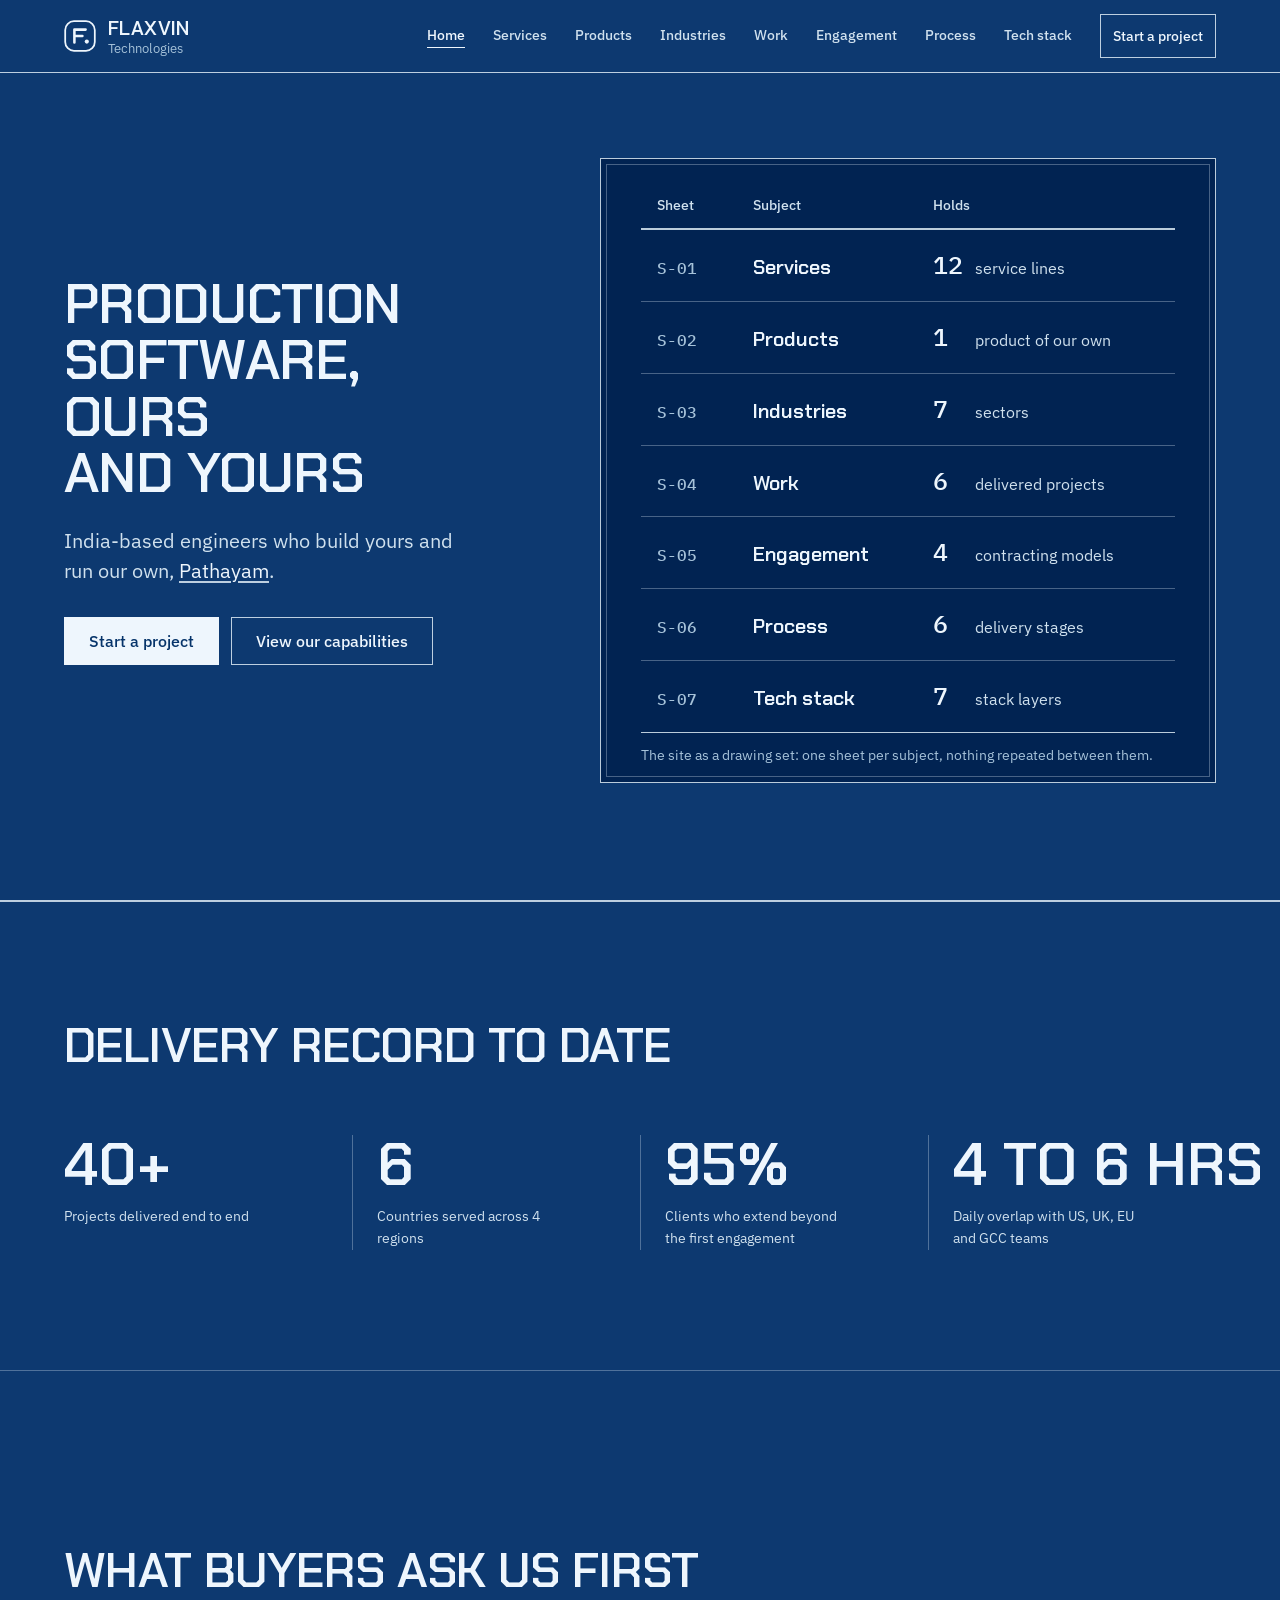
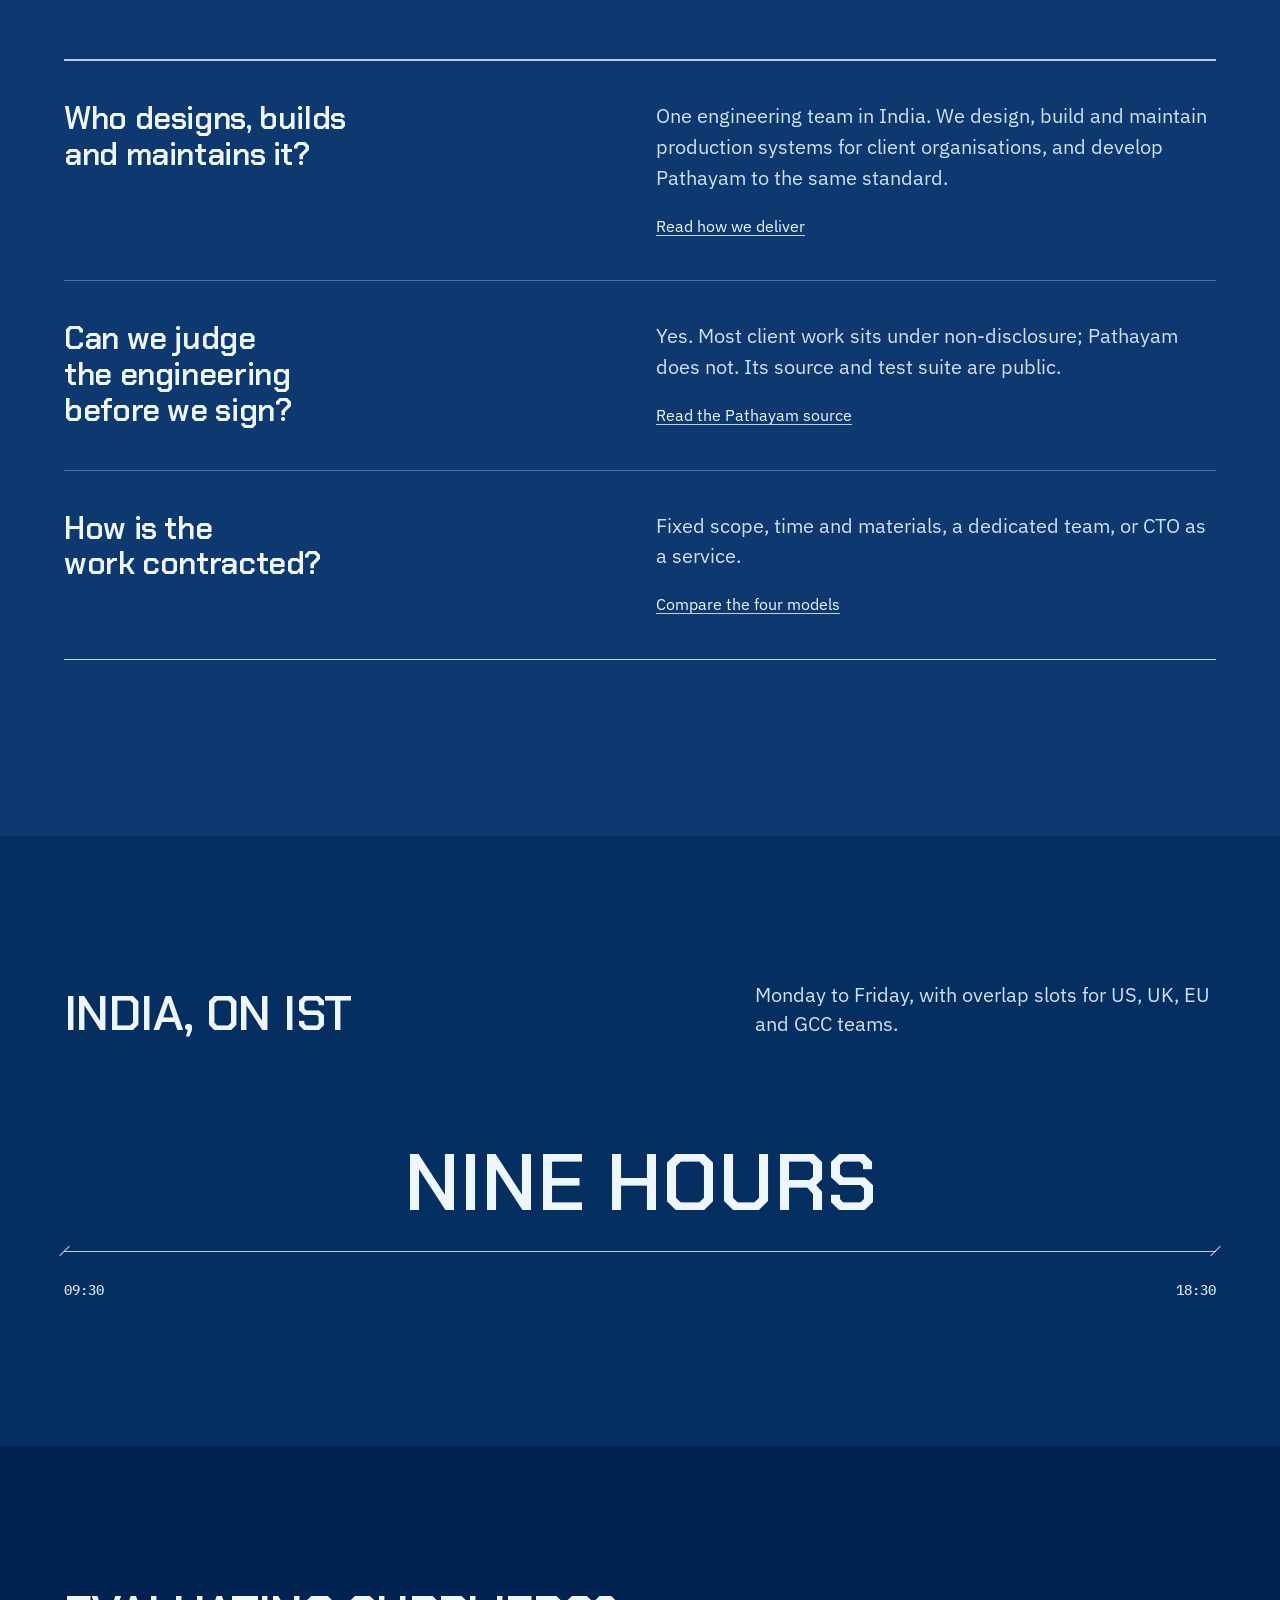
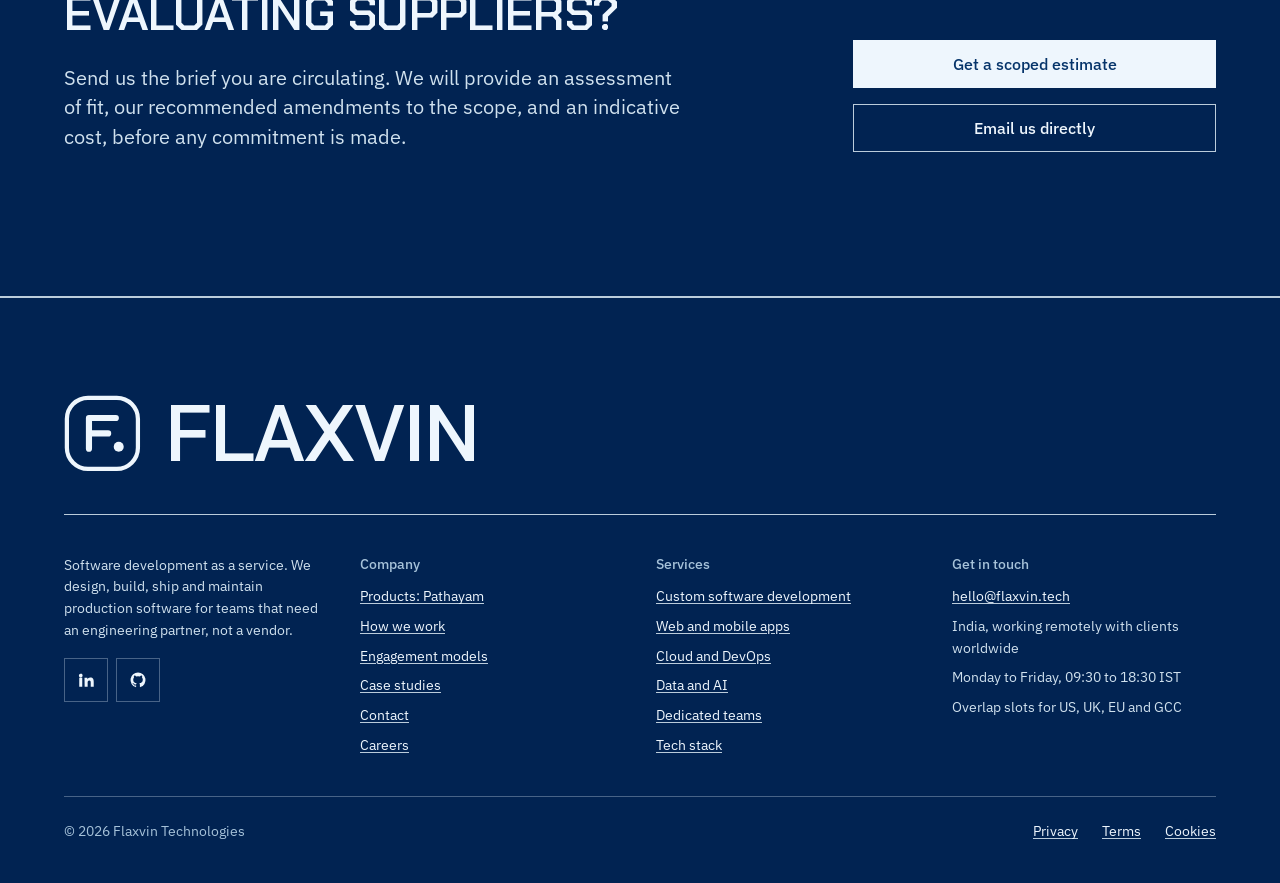
==== commit 37e81e93: "Restore the delivery figures and fix the Pages deploy The home delivery record and the six case stud" ====
--- a/index.html
+++ b/index.html
@@ -77,6 +77,18 @@
     </div>
   </section>
 
+  <section class="sec sec--s record" id="proof" aria-labelledby="record-title">
+    <div class="container">
+      <h2 id="record-title" class="record__title">Delivery record to date</h2>
+      <dl class="figs">
+        <div><dt>Projects delivered end to end</dt><dd class="num">40+</dd></div>
+        <div><dt>Countries served across 4 regions</dt><dd class="num">6</dd></div>
+        <div><dt>Clients who extend beyond the first engagement</dt><dd class="num">95%</dd></div>
+        <div><dt>Daily overlap with US, UK, EU and GCC teams</dt><dd class="num">4 to 6 hrs</dd></div>
+      </dl>
+    </div>
+  </section>
+
   <section class="sec sec--l" aria-labelledby="faq-title">
     <div class="container">
       <h2 id="faq-title" class="faq__title">What buyers ask us first</h2>
--- a/assets/css/site.css
+++ b/assets/css/site.css
@@ -2,12 +2,10 @@
  * hero: Banner (every inner page), Index (/) · nav: edge-aligned, the wordmark left, the eight sheets and one outlined action right · footer: mast, the wordmark large over the sheet links and the contact block · imagery: none, the site carries type, registers and dimension strings · signature: the site set out as a drawing register, sheet numbers in mono, real counts from each page · blueprint: cyanotype
  * axes: mid/geometric-sans/neutral · posture: drenched · contrast: pass · fold: pass · v2.0.0 */
 /* Hallmark · pre-emit critique: P4 H4 E4 S4 R5 V4 · weakest: P, a supplier site argues little; leaned on the register and the policy lines (we publish what clients approve) as the argument */
-/* Hallmark · dropped the delivery-record figure band (40+, 6, 95%, 4–6 hrs) · the source comment says three of four were invented, 46a forbids them */
 /* Hallmark · waive 77 · the enquiry close is one line and an action pair, once a page · the hire job ends on the enquiry, contact details sit in the footer */
 /* Hallmark · dismissed 42 · the footer is a mast: the Flaxvin wordmark at display size over the columns, named in the stamp */
-/* Hallmark · waive 49b · the services register link Dedicated teams and staff augmentation is the service's real name, two lines at 320px at most */
-/* Hallmark · dropped 68%, 99.95%, 41%, 62%, 35%, 97%, 22% and the other case-study outcome figures · work.html marks them illustrative, 46a forbids them */
-/* Hallmark · dropped hg1, hg2, hg3, bm-hdr, bm-ftr, proof · gradient defs of the retired logo and hero art, and the invented figure band */
+/* Hallmark · waive 49b · Dedicated teams and staff augmentation wraps to two lines at 320px only · the services register link is the service's real name and cannot shorten */
+/* Hallmark · dropped hg1, hg2, hg3, bm-hdr, bm-ftr · gradient defs of the retired logo and hero art */
 /* Hallmark · hero-review: fix · 5 findings · 5 resolved · finish-review: in-thread (reviewer hit a usage limit) · responsive: 12 pages x 8 widths 320 to 1920, no sideways scroll, no clipped text, tap targets 44px+ */
 /* Hallmark · dropped the .reveal scroll fade and its observer · the Blueprint sheet is static, content shows without script */
 @import url("./tokens.css");
--- a/assets/css/pages/index.css
+++ b/assets/css/pages/index.css
@@ -41,3 +41,22 @@
 .day__dim .dim { animation: draw var(--dur-long) var(--ease-out) both; }
 @keyframes draw { from { transform: scaleX(0); } to { transform: scaleX(1); } }
 @media (prefers-reduced-motion: reduce) { .day__dim .dim { animation: none; } }
+
+/* the delivery record: four owner-supplied figures across the twelve columns, parted by hairlines */
+.record { border-top: var(--rule-heavy) solid var(--color-rule); }
+.record__title { margin-bottom: var(--space-2xl); }
+.figs { display: grid; grid-template-columns: repeat(4, minmax(0, 1fr)); margin: 0; }
+.figs > div { display: flex; flex-direction: column-reverse; justify-content: flex-end; gap: var(--space-sm); padding-inline: var(--space-lg); border-left: var(--rule-hair) solid var(--color-rule-2); }
+.figs > div:first-child { padding-left: 0; border-left: 0; }
+.figs > div:last-child { padding-right: 0; }
+.figs dt { font-size: var(--text-sm); color: var(--color-ink-2); max-width: 24ch; }
+.figs dd { margin: 0; font-family: var(--font-display); font-weight: 600; font-size: var(--text-display-s); line-height: 1; text-transform: uppercase; white-space: nowrap; font-variant-numeric: tabular-nums; }
+@media (max-width: 60rem) {
+  .figs { grid-template-columns: repeat(2, minmax(0, 1fr)); row-gap: var(--space-xl); }
+  .figs > div:nth-child(odd) { padding-left: 0; border-left: 0; }
+}
+@media (max-width: 40rem) {
+  .figs { grid-template-columns: minmax(0, 1fr); }
+  .figs > div { padding: var(--space-md) 0 0; border-left: 0; border-top: var(--rule-hair) solid var(--color-rule-2); }
+  .figs > div:first-child { padding-top: 0; border-top: 0; }
+}
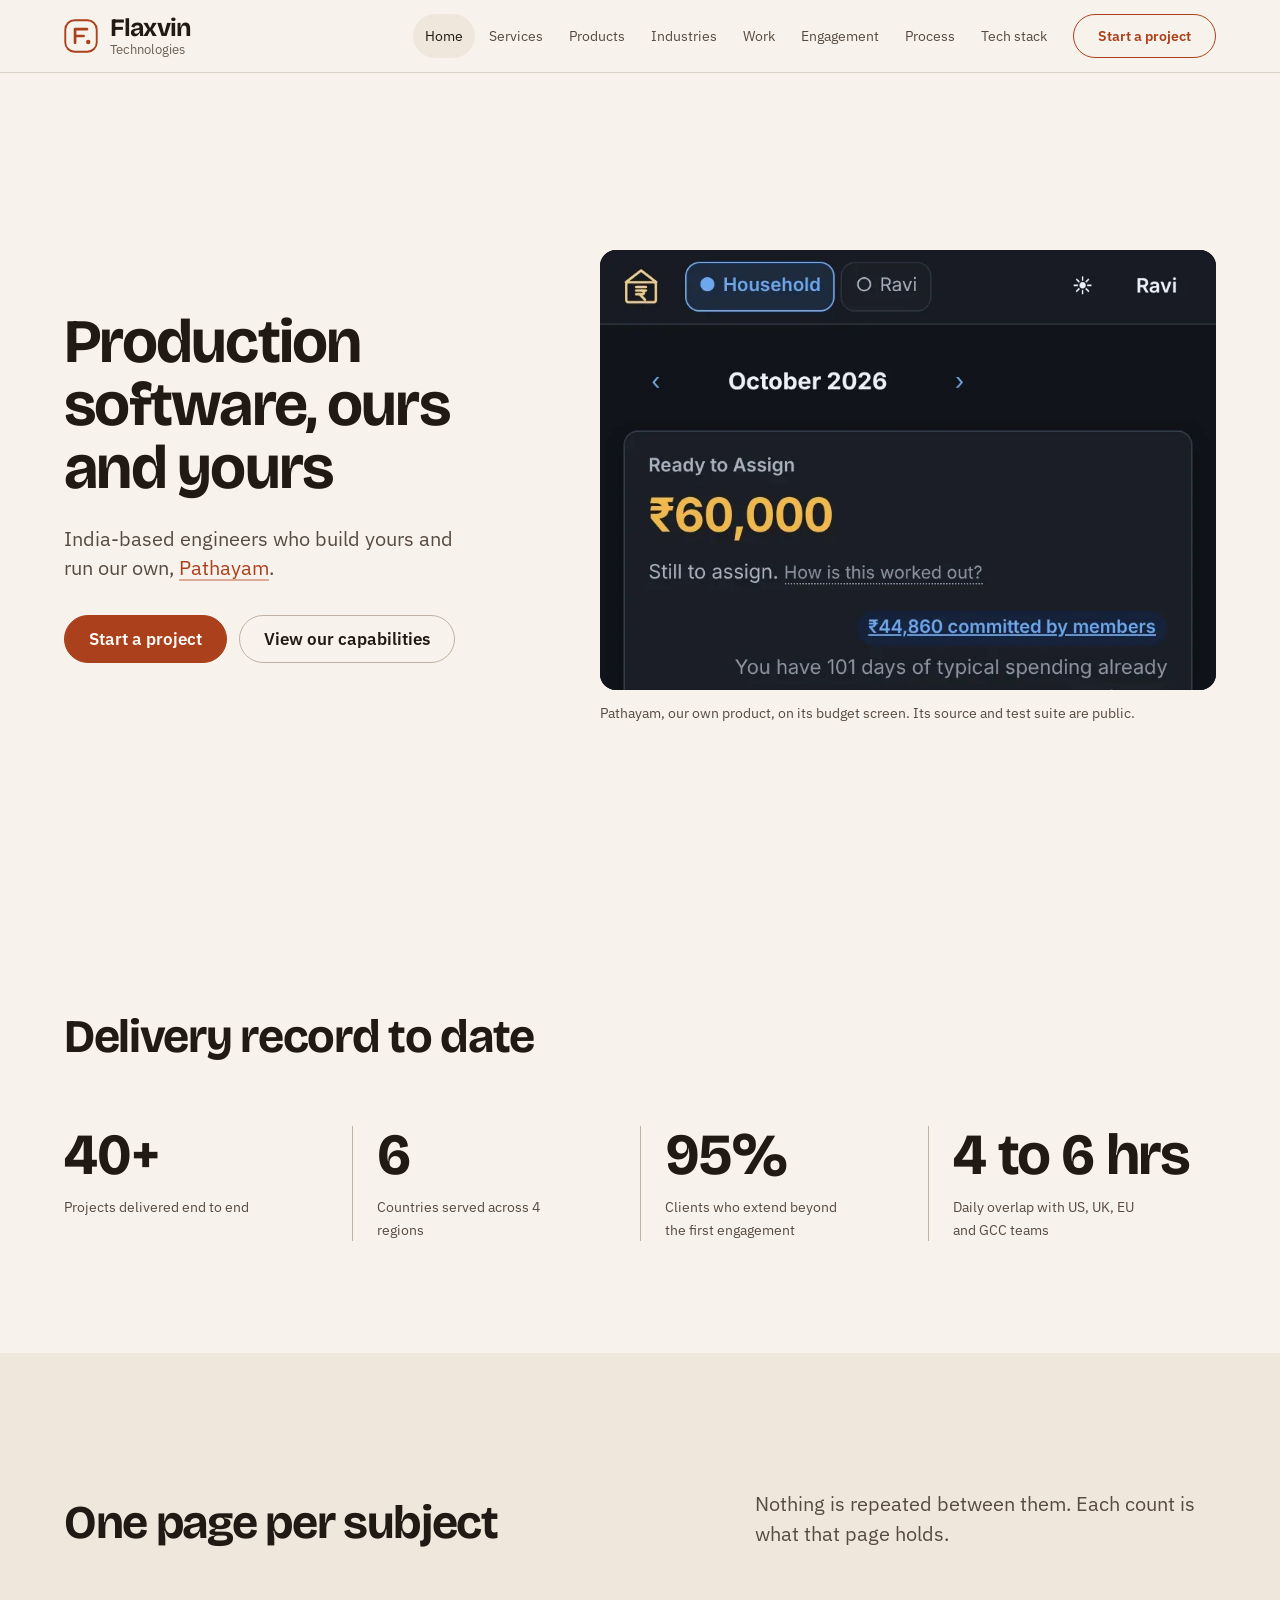
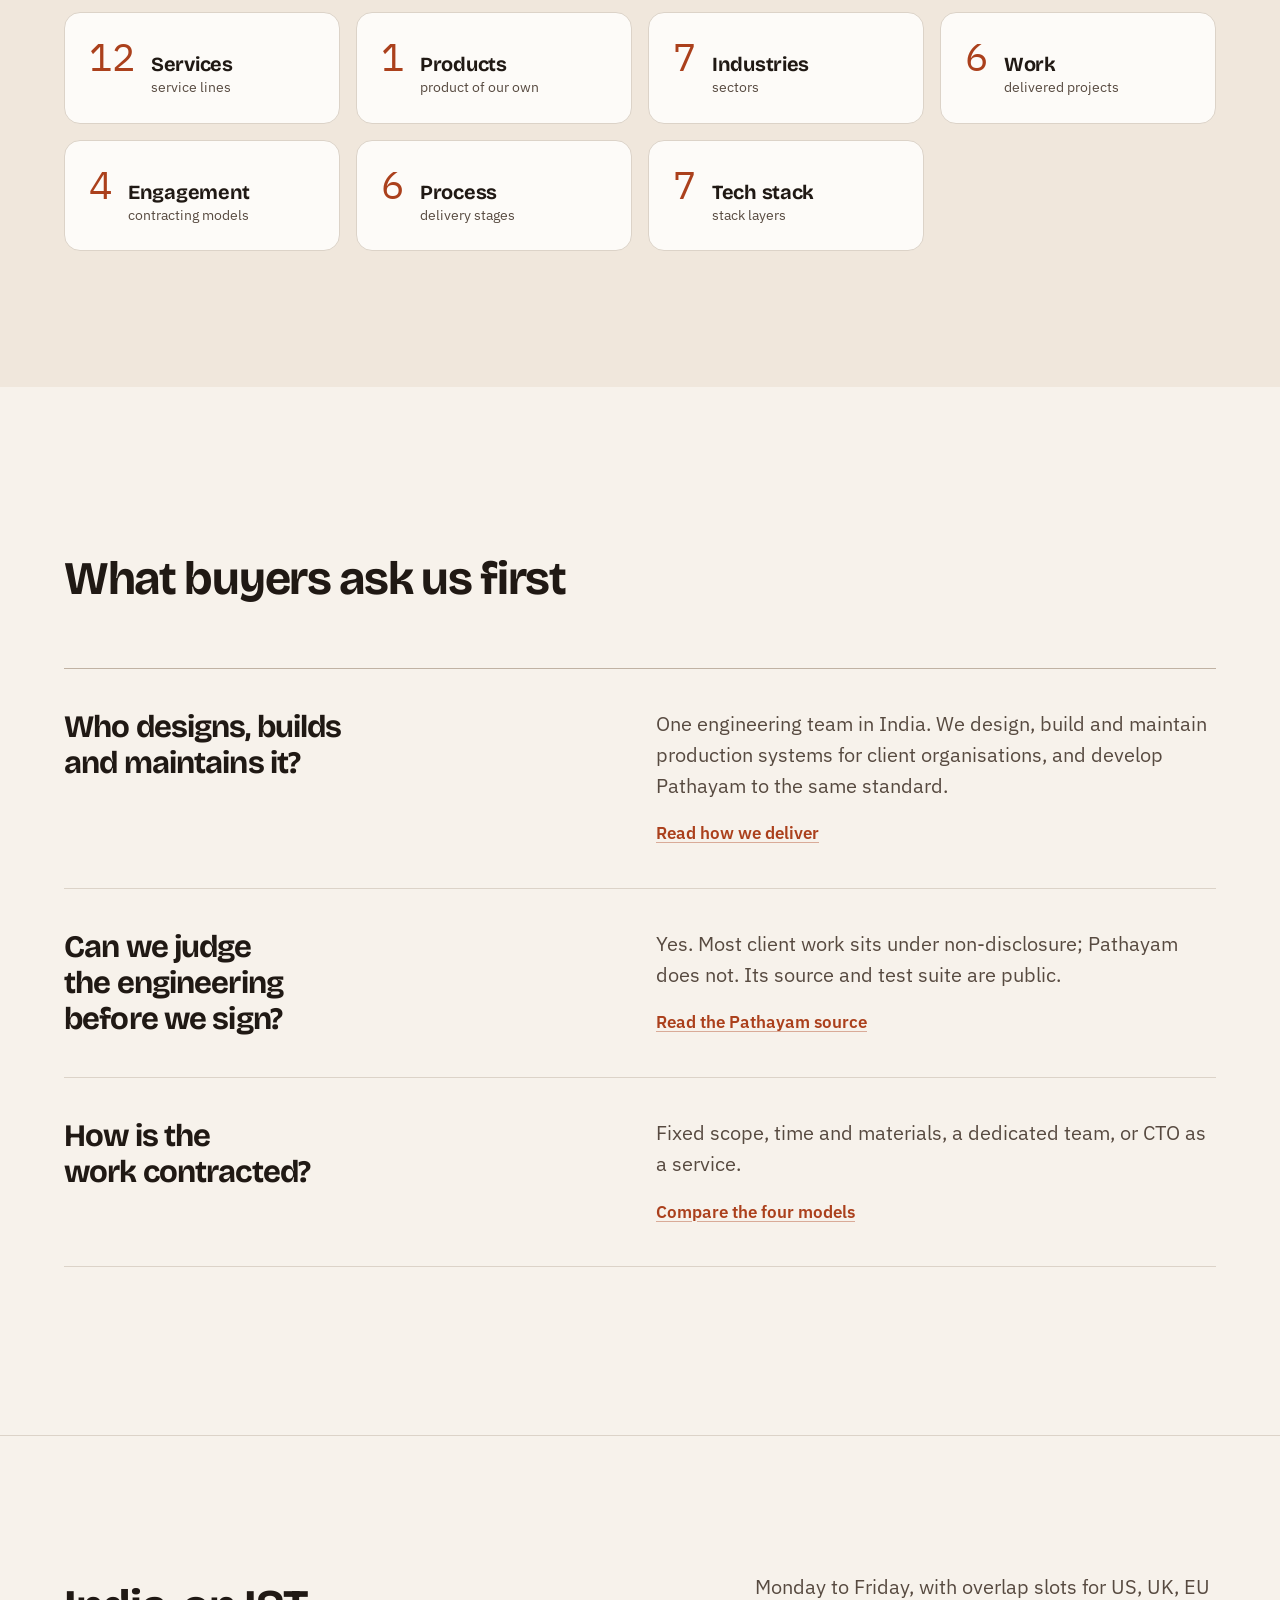
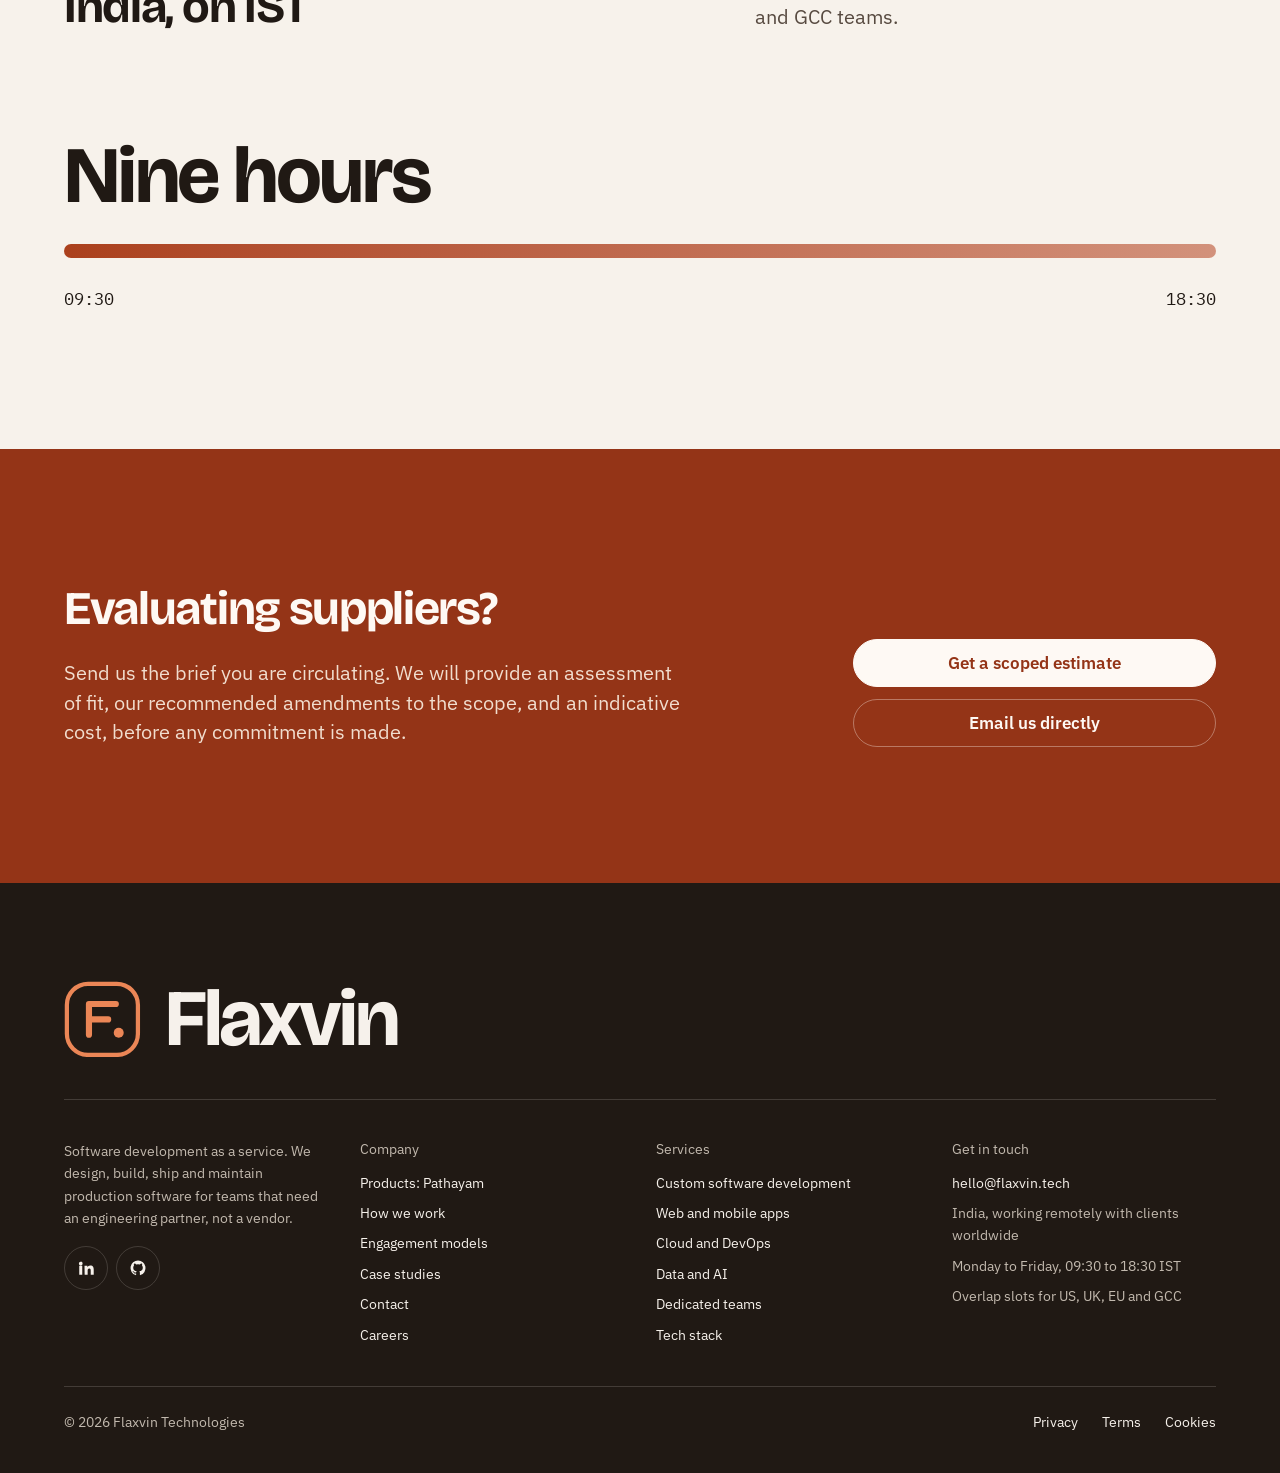
==== commit df15f8a3: "Redesign the site as a sibling of Pathayam Warm linen paper, laterite accent, Bricolage Grotesque di" ====
--- a/index.html
+++ b/index.html
@@ -6,7 +6,9 @@
 <title>Flaxvin Technologies, software development as a service, India</title>
 <meta name="description" content="India-based software development as a service. We build and maintain production software for other companies, and ship our own product, Pathayam.">
 <link rel="canonical" href="https://flaxvin.tech/">
-<meta name="theme-color" content="#173a6e">
+<meta name="color-scheme" content="light dark">
+<meta name="theme-color" content="#f6f1e9" media="(prefers-color-scheme: light)">
+<meta name="theme-color" content="#1a1714" media="(prefers-color-scheme: dark)">
 <meta property="og:title" content="Flaxvin Technologies, software development as a service, India">
 <meta property="og:description" content="India-based software development as a service. We build and maintain production software for other companies, and ship our own product, Pathayam.">
 <meta property="og:site_name" content="Flaxvin Technologies">
@@ -21,7 +23,7 @@
 <link rel="apple-touch-icon" href="assets/logo/apple-touch-icon.png">
 <link rel="preconnect" href="https://fonts.googleapis.com">
 <link rel="preconnect" href="https://fonts.gstatic.com" crossorigin>
-<link rel="stylesheet" href="https://fonts.googleapis.com/css2?family=Chakra+Petch:wght@600&family=IBM+Plex+Sans:wght@400;500&family=IBM+Plex+Mono:wght@500&display=swap">
+<link rel="stylesheet" href="https://fonts.googleapis.com/css2?family=Bricolage+Grotesque:opsz,wght@12..96,700&family=IBM+Plex+Mono:wght@400&family=IBM+Plex+Sans:wght@400;600&display=swap">
 <link rel="stylesheet" href="assets/css/site.css">
 <link rel="stylesheet" href="assets/css/pages/index.css">
 </head>
@@ -59,20 +61,14 @@
           <a class="btn" href="services.html">View our capabilities</a>
         </div>
       </div>
-      <figure class="hero__set fig">
-        <table class="register register--set">
-          <caption>The site as a drawing set: one sheet per subject, nothing repeated between them.</caption>
-          <thead><tr><th scope="col">Sheet</th><th scope="col">Subject</th><th scope="col">Holds</th></tr></thead>
-          <tbody>
-            <tr><td class="num">S-01</td><th scope="row"><a href="services.html">Services</a></th><td class="count"><span class="num">12</span> service lines</td></tr>
-            <tr><td class="num">S-02</td><th scope="row"><a href="products.html">Products</a></th><td class="count"><span class="num">1</span> product of our own</td></tr>
-            <tr><td class="num">S-03</td><th scope="row"><a href="industries.html">Industries</a></th><td class="count"><span class="num">7</span> sectors</td></tr>
-            <tr><td class="num">S-04</td><th scope="row"><a href="work.html">Work</a></th><td class="count"><span class="num">6</span> delivered projects</td></tr>
-            <tr><td class="num">S-05</td><th scope="row"><a href="engagement.html">Engagement</a></th><td class="count"><span class="num">4</span> contracting models</td></tr>
-            <tr><td class="num">S-06</td><th scope="row"><a href="process.html">Process</a></th><td class="count"><span class="num">6</span> delivery stages</td></tr>
-            <tr><td class="num">S-07</td><th scope="row"><a href="tech.html">Tech stack</a></th><td class="count"><span class="num">7</span> stack layers</td></tr>
-          </tbody>
-        </table>
+      <figure class="shot hero__shot">
+        <div class="frame">
+          <picture>
+            <source media="(max-width: 40rem)" srcset="assets/img/pathayam/budget-mobile.webp" width="840" height="1200">
+            <img src="assets/img/pathayam/budget.webp" width="1400" height="1000" fetchpriority="high" alt="Pathayam's budget screen: Ready to Assign at the top, then what is worth knowing this month and which card balances are not yet funded.">
+          </picture>
+        </div>
+        <figcaption>Pathayam, our own product, on its budget screen. Its source and test suite are public.</figcaption>
       </figure>
     </div>
   </section>
@@ -86,6 +82,24 @@
         <div><dt>Clients who extend beyond the first engagement</dt><dd class="num">95%</dd></div>
         <div><dt>Daily overlap with US, UK, EU and GCC teams</dt><dd class="num">4 to 6 hrs</dd></div>
       </dl>
+    </div>
+  </section>
+
+  <section class="sec band" aria-labelledby="index-title">
+    <div class="container">
+      <div class="head head--split">
+        <h2 id="index-title">One page per subject</h2>
+        <p class="lead">Nothing is repeated between them. Each count is what that page holds.</p>
+      </div>
+      <ul class="index">
+        <li><a href="services.html"><span class="index__n num">12</span><span class="index__t">Services</span><span class="index__d">service lines</span></a></li>
+        <li><a href="products.html"><span class="index__n num">1</span><span class="index__t">Products</span><span class="index__d">product of our own</span></a></li>
+        <li><a href="industries.html"><span class="index__n num">7</span><span class="index__t">Industries</span><span class="index__d">sectors</span></a></li>
+        <li><a href="work.html"><span class="index__n num">6</span><span class="index__t">Work</span><span class="index__d">delivered projects</span></a></li>
+        <li><a href="engagement.html"><span class="index__n num">4</span><span class="index__t">Engagement</span><span class="index__d">contracting models</span></a></li>
+        <li><a href="process.html"><span class="index__n num">6</span><span class="index__t">Process</span><span class="index__d">delivery stages</span></a></li>
+        <li><a href="tech.html"><span class="index__n num">7</span><span class="index__t">Tech stack</span><span class="index__d">stack layers</span></a></li>
+      </ul>
     </div>
   </section>
 
@@ -118,7 +132,7 @@
     </div>
   </section>
 
-  <section class="sec band day" aria-labelledby="day-title">
+  <section class="sec day" aria-labelledby="day-title">
     <div class="container">
       <div class="head head--split">
         <h2 id="day-title">India, on IST</h2>
--- a/assets/css/site.css
+++ b/assets/css/site.css
@@ -1,83 +1,85 @@
-/* Hallmark · shape: Conversational FAQ (/), Index-First register (inner pages) · genre: modern-minimal · theme: Blueprint (deal 1/3, seed india-based-software-development-agency-783e·10e8f372·2026-11-26·r0) · redesign: full · draw: 159033 · job: hire
- * hero: Banner (every inner page), Index (/) · nav: edge-aligned, the wordmark left, the eight sheets and one outlined action right · footer: mast, the wordmark large over the sheet links and the contact block · imagery: none, the site carries type, registers and dimension strings · signature: the site set out as a drawing register, sheet numbers in mono, real counts from each page · blueprint: cyanotype
- * axes: mid/geometric-sans/neutral · posture: drenched · contrast: pass · fold: pass · v2.0.0 */
-/* Hallmark · pre-emit critique: P4 H4 E4 S4 R5 V4 · weakest: P, a supplier site argues little; leaned on the register and the policy lines (we publish what clients approve) as the argument */
+/* Hallmark · shape: Split Studio (/), Banner register (inner pages) · genre: editorial · theme: brand (Flaxvin, sibling of Pathayam: linen paper, laterite accent, ink slab) · redesign: full · job: hire
+ * paper: oklch(96.4% 0.011 78) · accent: oklch(51.5% 0.148 38) · display: Bricolage Grotesque · body: IBM Plex Sans · hero: Banner (every inner page), Split Studio (/) · nav: paper bar, laterite mark, pill action · footer: ink slab, the wordmark over the link columns · imagery: Pathayam's own screens in a dark frame · signature: the maker's site shows the product it makes, figures in tabular mono
+ * axes: light/grotesk-heavy/warm · posture: restrained, one drenched band (the close) · contrast: pass · fold: pass · v2.0.0 */
+/* Hallmark · pre-emit critique: P4 H4 E4 S4 R4 V5 · weakest: P, a supplier site argues little; the product screens and the published record carry it */
 /* Hallmark · waive 77 · the enquiry close is one line and an action pair, once a page · the hire job ends on the enquiry, contact details sit in the footer */
-/* Hallmark · dismissed 42 · the footer is a mast: the Flaxvin wordmark at display size over the columns, named in the stamp */
-/* Hallmark · waive 49b · Dedicated teams and staff augmentation wraps to two lines at 320px only · the services register link is the service's real name and cannot shorten */
-/* Hallmark · dropped hg1, hg2, hg3, bm-hdr, bm-ftr · gradient defs of the retired logo and hero art */
-/* Hallmark · hero-review: fix · 5 findings · 5 resolved · finish-review: in-thread (reviewer hit a usage limit) · responsive: 12 pages x 8 widths 320 to 1920, no sideways scroll, no clipped text, tap targets 44px+ */
-/* Hallmark · dropped the .reveal scroll fade and its observer · the Blueprint sheet is static, content shows without script */
+/* Hallmark · dismissed 42 · the footer is a slab: the Flaxvin wordmark at display size over the columns, named in the stamp */
+/* Hallmark · waive 49b · service and case titles in the services and work registers wrap to two lines at 320px only · each is the service's or project's real name and cannot shorten */
+/* Hallmark · dropped the Blueprint sheet: drawing grid, sheet numbers, uppercase heads, keyline doubles, dimension ticks · replaced by the sibling system in design.md */
 @import url("./tokens.css");
 @import url("./base.css");
 
-/* ---------- sheet-wide type ---------- */
-h1, h2 { text-transform: uppercase; line-height: 1.02; }
-h1 { font-size: var(--text-display); }
-h2 { font-size: var(--text-section); }
+/* ---------- type ---------- */
+html { -webkit-text-size-adjust: 100%; scroll-padding-top: calc(var(--hdr-h) + var(--space-lg)); }
+body { line-height: 1.6; }
+h1 { font-size: var(--text-display); line-height: 1.02; }
+h2 { font-size: var(--text-section); line-height: 1.05; }
 h3 { font-size: var(--text-title); }
-h4 { margin: 0; font-family: var(--font-body); font-weight: 500; font-size: var(--text-md); line-height: 1.4; }
+h4 { margin: 0; font-family: var(--font-body); font-weight: 600; font-size: var(--text-md); line-height: 1.4; }
 .lead { color: var(--color-ink-2); }
 .muted { color: var(--color-muted); }
 .small { font-size: var(--text-sm); }
-.num, .mono { font-family: var(--font-outlier); font-weight: 500; font-variant-numeric: tabular-nums; }
+.num, .mono { font-family: var(--font-outlier); font-weight: 400; font-variant-numeric: tabular-nums; }
 ul, ol { margin: 0; padding: 0; }
-strong { font-weight: 500; color: var(--color-ink); }
-code { font-family: var(--font-outlier); font-size: 0.92em; }
+strong { font-weight: 600; color: var(--color-ink); }
+code { font-family: var(--font-outlier); font-size: 0.9em; padding: 0.1em 0.35em; border-radius: 4px; background: var(--color-paper-2); }
 
 /* ---------- links ---------- */
-a { color: var(--color-ink); text-decoration: underline; text-decoration-color: var(--color-rule); transition: text-decoration-color var(--dur-short) var(--ease-out); }
-a:hover { text-decoration-color: transparent; }
-a:active { color: var(--color-ink-2); }
-a:focus-visible { outline: 2px solid var(--color-focus); outline-offset: 3px; }
+a { color: var(--color-accent); text-decoration: underline; text-decoration-color: color-mix(in oklab, var(--color-accent) 40%, transparent); text-underline-offset: 0.18em; transition: color var(--dur-short) var(--ease-out), text-decoration-color var(--dur-short) var(--ease-out); }
+a:hover { color: var(--color-accent-2); text-decoration-color: currentColor; }
+a:focus-visible { outline: 2px solid var(--color-focus); outline-offset: 3px; border-radius: 2px; }
 
 /* ---------- skip link ---------- */
-.skip { position: absolute; left: var(--space-md); top: var(--space-xs); z-index: var(--z-tooltip); padding: var(--space-sm) var(--space-md); background: var(--color-ink); color: var(--color-accent-ink); font-weight: 500; text-decoration: none; transform: translateY(-200%); }
-.skip:focus, .skip:focus-visible { transform: none; outline: 2px solid var(--color-focus); outline-offset: 2px; }
+.skip { position: absolute; left: var(--space-md); top: var(--space-xs); z-index: var(--z-tooltip); padding: var(--space-sm) var(--space-md); border-radius: var(--radius-input); background: var(--color-ink); color: var(--color-paper); font-weight: 600; text-decoration: none; transform: translateY(-200%); }
+.skip:focus, .skip:focus-visible { transform: none; color: var(--color-paper); outline: 2px solid var(--color-focus); outline-offset: 2px; }
 
 /* ---------- the twelve columns ---------- */
 .cols { display: grid; grid-template-columns: repeat(12, minmax(0, 1fr)); gap: var(--gap-columns); align-items: start; }
 .span-4 { grid-column: span 4; } .span-5 { grid-column: span 5; } .span-6 { grid-column: span 6; }
 .span-7 { grid-column: span 7; } .span-8 { grid-column: span 8; } .span-12 { grid-column: 1 / -1; }
 .start-7 { grid-column-start: 7; } .start-6 { grid-column-start: 6; } .start-5 { grid-column-start: 5; }
-@media (max-width: 60rem) {
-  .cols > * { grid-column: 1 / -1; }
-}
+@media (max-width: 60rem) { .cols > * { grid-column: 1 / -1; } }
 
 /* ---------- sections ---------- */
 .sec { padding-block: var(--section-gap); }
 .sec--s { padding-block: var(--section-gap-s); }
 .sec--l { padding-block: var(--section-gap-l); }
-.sec + .sec { border-top: var(--rule-hair) solid var(--color-rule-2); }
+.sec + .sec { border-top: var(--rule-hair) solid var(--color-rule); }
 .band { background: var(--color-paper-2); color: var(--color-ink); }
-.band--deep { background: var(--color-paper-3); color: var(--color-ink); }
-.sec.band + .sec, .sec + .sec.band { border-top: 0; }
-.head { display: grid; gap: var(--space-lg); margin-bottom: var(--space-2xl); }
+.sec.band + .sec, .sec + .sec.band, .sec + .sec.band--deep, .sec.band--deep + .sec { border-top: 0; }
+.head { display: grid; gap: var(--space-md); margin-bottom: var(--space-2xl); }
 .head--split { grid-template-columns: repeat(12, minmax(0, 1fr)); column-gap: var(--gap-columns); align-items: end; }
 .head--split > :first-child { grid-column: 1 / span 6; }
 .head--split > :last-child { grid-column: 8 / -1; }
 @media (max-width: 60rem) { .head--split > :first-child, .head--split > :last-child { grid-column: 1 / -1; } }
 
-/* ---------- header ---------- */
-.hdr { position: sticky; top: 0; z-index: var(--z-sticky-nav); background: var(--color-paper); border-bottom: var(--rule-hair) solid var(--color-rule); }
-.hdr__in { display: flex; align-items: center; gap: var(--space-lg); min-height: 72px; }
+/* The deep band: laterite, drenched. Tokens are re-pointed so every part inside reads correctly. */
+.band--deep {
+  --color-paper: var(--color-deep); --color-paper-2: color-mix(in oklab, var(--color-deep-ink) 10%, var(--color-deep)); --color-paper-3: color-mix(in oklab, var(--color-deep-ink) 14%, var(--color-deep));
+  --color-ink: var(--color-deep-ink); --color-ink-2: var(--color-deep-2); --color-muted: var(--color-deep-2);
+  --color-rule: var(--color-deep-rule); --color-rule-2: var(--color-deep-rule);
+  --color-accent: var(--color-deep-ink); --color-accent-2: var(--color-deep-2); --color-accent-ink: var(--color-deep); --color-focus: var(--color-deep-ink);
+  background: var(--color-paper); color: var(--color-ink);
+}
+
+/* ---------- header: a paper bar ---------- */
+.hdr { position: sticky; top: 0; z-index: var(--z-sticky-nav); background: color-mix(in oklab, var(--color-paper) 92%, transparent); border-bottom: var(--rule-hair) solid var(--color-rule); -webkit-backdrop-filter: blur(10px); backdrop-filter: blur(10px); }
+.hdr__in { display: flex; align-items: center; gap: var(--space-lg); min-height: var(--hdr-h); }
 .brand { display: inline-flex; align-items: center; gap: var(--space-sm); color: var(--color-ink); text-decoration: none; flex: 0 0 auto; }
-.brand:hover { text-decoration: none; }
-.brand__mark { width: 32px; height: 32px; flex-shrink: 0; }
-.brand__name { font-family: var(--font-display); font-weight: 600; font-size: var(--text-lg); text-transform: uppercase; letter-spacing: 0.02em; line-height: 1; }
-.brand__sub { display: block; margin-top: var(--space-2xs); font-family: var(--font-body); font-size: var(--text-xs); font-weight: 400; text-transform: none; letter-spacing: 0; color: var(--color-muted); }
-.nav { margin-left: auto; display: flex; align-items: center; gap: var(--space-2xs); }
-.nav a { display: inline-flex; align-items: center; min-height: 44px; padding: 0 var(--space-sm); color: var(--color-ink-2); font-size: var(--text-sm); font-weight: 500; text-decoration: none; white-space: nowrap; transition: color var(--dur-short) var(--ease-out), background-color var(--dur-short) var(--ease-out); }
+.brand:hover { color: var(--color-ink); }
+.brand__mark { width: 34px; height: 34px; flex-shrink: 0; color: var(--color-accent); }
+.brand__name { font-family: var(--font-display); font-weight: 700; font-size: var(--text-xl); letter-spacing: -0.035em; line-height: 1; }
+.brand__sub { display: block; margin-top: var(--space-3xs); font-family: var(--font-body); font-size: var(--text-xs); font-weight: 400; letter-spacing: 0; color: var(--color-muted); }
+.nav { margin-left: auto; display: flex; align-items: center; gap: var(--space-3xs); }
+.nav a { display: inline-flex; align-items: center; min-height: 44px; padding: 0 var(--space-sm); border-radius: var(--radius-pill); color: var(--color-ink-2); font-size: var(--text-sm); font-weight: 400; text-decoration: none; white-space: nowrap; transition: color var(--dur-short) var(--ease-out), background-color var(--dur-short) var(--ease-out); }
 .nav a:hover { color: var(--color-ink); background: var(--color-paper-2); }
-.nav a:active { background: var(--color-paper-3); }
-.nav a[aria-current="page"] { color: var(--color-ink); text-decoration: underline; text-decoration-color: var(--color-ink); text-underline-offset: 0.5em; }
-.nav a.btn { margin-left: var(--space-sm); min-height: 44px; color: var(--color-ink); }
-.nav a.btn:hover { background: var(--color-paper-2); }
-.burger { display: none; margin-left: auto; width: 48px; height: 48px; align-items: center; justify-content: center; border: var(--rule-hair) solid var(--color-rule); border-radius: 0; background: transparent; color: var(--color-ink); cursor: pointer; transition: background-color var(--dur-short) var(--ease-out); }
+.nav a[aria-current="page"] { color: var(--color-ink); background: var(--color-paper-2); }
+.nav a.btn { margin-left: var(--space-sm); padding: 0 var(--space-lg); background: transparent; border-color: var(--color-accent); color: var(--color-accent); font-weight: 600; }
+.nav a.btn:hover { background: var(--color-accent-2); border-color: var(--color-accent-2); color: var(--color-accent-ink); }
+.burger { display: none; margin-left: auto; width: 48px; height: 48px; align-items: center; justify-content: center; border: var(--rule-hair) solid var(--color-rule-2); border-radius: var(--radius-pill); background: transparent; color: var(--color-ink); cursor: pointer; transition: background-color var(--dur-short) var(--ease-out); }
 .burger:hover { background: var(--color-paper-2); }
-.burger:active { background: var(--color-paper-3); }
 .burger:focus-visible { outline: 2px solid var(--color-focus); outline-offset: 2px; }
-.burger span, .burger span::before, .burger span::after { display: block; width: 18px; height: 2px; background: currentColor; }
+.burger span, .burger span::before, .burger span::after { display: block; width: 18px; height: 2px; border-radius: 1px; background: currentColor; }
 .burger span { position: relative; }
 .burger span::before, .burger span::after { content: ""; position: absolute; left: 0; transition: transform var(--dur-short) var(--ease-out); }
 .burger span::before { transform: translateY(-6px); }
@@ -87,146 +89,163 @@
 .burger[aria-expanded="true"] span::after { transform: rotate(-45deg); }
 @media (max-width: 72rem) {
   .burger { display: inline-flex; }
-  .nav { position: fixed; inset: 72px 0 auto 0; display: none; flex-direction: column; align-items: stretch; gap: 0; margin: 0; padding: var(--space-sm) var(--gutter) var(--space-lg); background: var(--color-paper-3); border-bottom: var(--rule-hair) solid var(--color-rule); max-height: calc(100dvh - 72px); overflow-y: auto; }
+  .nav { position: fixed; inset: var(--hdr-h) 0 auto 0; display: none; flex-direction: column; align-items: stretch; gap: var(--space-3xs); margin: 0; padding: var(--space-sm) var(--gutter) var(--space-lg); background: var(--color-paper); border-bottom: var(--rule-hair) solid var(--color-rule); max-height: calc(100dvh - var(--hdr-h)); overflow-y: auto; }
   .nav.open { display: flex; }
-  .nav a { min-height: 52px; font-size: var(--text-md); border-bottom: var(--rule-hair) solid var(--color-rule-2); }
-  .nav a.btn { margin: var(--space-md) 0 0; justify-content: center; border-bottom: var(--rule-hair) solid var(--color-rule); }
-}
-
-/* ---------- buttons ---------- */
-.btn { display: inline-flex; align-items: center; justify-content: center; gap: var(--space-xs); min-height: 48px; padding: 0 var(--space-lg); border: var(--rule-hair) solid var(--color-rule); border-radius: 0; background: transparent; color: var(--color-ink); font: 500 var(--text-md)/1 var(--font-body); white-space: nowrap; text-decoration: none; cursor: pointer; transition: background-color var(--dur-short) var(--ease-out), transform var(--dur-micro) var(--ease-out); }
-.btn:hover { background: var(--color-paper-2); text-decoration: none; }
+  .nav a { min-height: 52px; padding: 0 var(--space-md); font-size: var(--text-md); }
+  .nav a.btn { margin: var(--space-md) 0 0; justify-content: center; }
+}
+
+/* ---------- buttons: pills ---------- */
+.btn { display: inline-flex; align-items: center; justify-content: center; gap: var(--space-xs); min-height: 48px; padding: 0 var(--space-lg); border: var(--rule-hair) solid var(--color-rule-2); border-radius: var(--radius-pill); background: transparent; color: var(--color-ink); font: 600 var(--text-md)/1.2 var(--font-body); white-space: nowrap; text-decoration: none; cursor: pointer; transition: background-color var(--dur-short) var(--ease-out), border-color var(--dur-short) var(--ease-out), color var(--dur-short) var(--ease-out), transform var(--dur-micro) var(--ease-out); }
+.btn:hover { border-color: var(--color-ink); color: var(--color-ink); }
 .btn:active { transform: translateY(1px); }
 .btn:focus-visible { outline: 2px solid var(--color-focus); outline-offset: 3px; }
 .btn:disabled, .btn[aria-disabled="true"] { opacity: 0.55; cursor: not-allowed; transform: none; }
 .btn[aria-busy="true"] { cursor: progress; }
-.btn--primary { background: var(--color-ink); border-color: var(--color-ink); color: var(--color-accent-ink); }
-.btn--primary:hover { background: var(--color-ink-2); border-color: var(--color-ink-2); }
+.btn--primary { background: var(--color-accent); border-color: var(--color-accent); color: var(--color-accent-ink); }
+.btn--primary:hover { background: var(--color-accent-2); border-color: var(--color-accent-2); color: var(--color-accent-ink); }
 .actions { display: flex; flex-wrap: wrap; gap: var(--space-sm); align-items: center; }
+@media (max-width: 40rem) { .btn { padding: 0 var(--space-md); } .actions .btn { flex: 1 1 auto; } }
 
 /* ---------- inner-page hero: Banner ---------- */
-.page-hero { padding-block: var(--space-3xl) var(--space-2xl); border-bottom: var(--rule-heavy) solid var(--color-rule); }
+.page-hero { padding-block: var(--space-3xl) var(--space-2xl); background: var(--color-paper-2); color: var(--color-ink); border-bottom: var(--rule-hair) solid var(--color-rule); }
 .page-hero + .sec, .page-hero + section { padding-top: var(--space-2xl); border-top: 0; }
 .page-hero__in { display: grid; gap: var(--space-lg); }
 .page-hero h1 { max-width: 18ch; font-size: var(--text-display-s); }
 .page-hero .lead { max-width: 56ch; }
 .crumb { display: flex; flex-wrap: wrap; gap: var(--space-xs); list-style: none; font-size: var(--text-sm); color: var(--color-muted); }
-.crumb li + li::before { content: "/"; margin-right: var(--space-xs); color: var(--color-muted); }
-.crumb a { color: var(--color-ink-2); }
-.sheetno { font-family: var(--font-outlier); font-weight: 500; font-size: var(--text-sm); color: var(--color-muted); }
-
-/* ---------- the register: a keylined drawing schedule ---------- */
+.crumb li + li::before { content: "/"; margin-right: var(--space-xs); color: var(--color-rule-2); }
+.crumb a { color: var(--color-ink-2); text-decoration: none; }
+.crumb a:hover { color: var(--color-accent); text-decoration: underline; }
+
+/* ---------- registers: tables with hairlines ---------- */
 .register { width: 100%; border-collapse: collapse; font-variant-numeric: tabular-nums; }
 .register caption { caption-side: bottom; padding-top: var(--space-sm); text-align: left; font-size: var(--text-sm); color: var(--color-muted); }
-.register thead th { padding: var(--space-sm) var(--space-md); border-bottom: var(--rule-heavy) solid var(--color-rule); font-size: var(--text-sm); font-weight: 500; text-align: left; color: var(--color-ink-2); white-space: nowrap; }
-.register td, .register tbody th { padding: var(--space-md); border-bottom: var(--rule-hair) solid var(--color-rule-2); text-align: left; vertical-align: baseline; }
-.register tbody th { font-family: var(--font-display); font-weight: 600; font-size: var(--text-lg); line-height: 1.25; }
+.register thead th { padding: var(--space-sm) var(--space-md); border-bottom: var(--rule-hair) solid var(--color-rule-2); font-size: var(--text-sm); font-weight: 400; text-align: left; color: var(--color-muted); white-space: nowrap; }
+.register td, .register tbody th { padding: var(--space-md); border-bottom: var(--rule-hair) solid var(--color-rule); text-align: left; vertical-align: baseline; }
+.register thead th:first-child, .register td:first-child, .register tbody th:first-child { padding-left: 0; }
+.register tbody th { font-family: var(--font-display); font-weight: 700; font-size: var(--text-lg); line-height: 1.25; letter-spacing: -0.015em; color: var(--color-ink); }
+.register tbody th a { color: var(--color-ink); text-decoration: none; }
+.register tbody th a:hover { color: var(--color-accent); text-decoration: underline; }
 .register td { color: var(--color-ink-2); }
 .register .num { color: var(--color-muted); white-space: nowrap; }
-.register tbody tr:last-child > * { border-bottom: var(--rule-hair) solid var(--color-rule); }
 .register-wrap { overflow-x: auto; }
 .register-wrap:focus-visible { outline: 2px solid var(--color-focus); outline-offset: 4px; }
 @media (max-width: 40rem) {
   .register--stack thead { position: absolute; width: 1px; height: 1px; overflow: hidden; clip-path: inset(50%); }
-  .register--stack tr { display: grid; gap: var(--space-2xs); padding-block: var(--space-md); border-bottom: var(--rule-hair) solid var(--color-rule-2); }
+  .register--stack tr { display: grid; gap: var(--space-2xs); padding-block: var(--space-md); border-bottom: var(--rule-hair) solid var(--color-rule); }
   .register--stack td, .register--stack tbody th { display: block; padding: 0; border: 0; }
-  .register--stack tbody tr:last-child > * { border: 0; }
   .register--stack td[data-label]::before { content: attr(data-label); display: block; font-size: var(--text-sm); color: var(--color-muted); }
 }
 
-/* ---------- rows: a title on 1 to 5, its matter on 6 to 12 ---------- */
-.rows { list-style: none; border-top: var(--rule-heavy) solid var(--color-rule); }
-.row { display: grid; grid-template-columns: repeat(12, minmax(0, 1fr)); column-gap: var(--gap-columns); row-gap: var(--space-sm); padding-block: var(--space-xl); border-bottom: var(--rule-hair) solid var(--color-rule-2); }
-.row:last-child { border-bottom-color: var(--color-rule); }
-.row__no { grid-column: 1 / span 1; }
+/* ---------- rows: a title on the left, its matter on the right ---------- */
+.rows { list-style: none; border-top: var(--rule-hair) solid var(--color-rule-2); }
+.row { display: grid; grid-template-columns: repeat(12, minmax(0, 1fr)); column-gap: var(--gap-columns); row-gap: var(--space-sm); padding-block: var(--space-xl); border-bottom: var(--rule-hair) solid var(--color-rule); }
+.row__no { grid-column: 1 / span 1; font-family: var(--font-outlier); color: var(--color-accent); }
 .row__title { grid-column: 2 / span 4; }
 .row__body { grid-column: 7 / -1; display: grid; gap: var(--space-md); }
 .row--wide .row__title { grid-column: 1 / span 5; }
 @media (max-width: 60rem) { .row__no, .row__title, .row__body, .row--wide .row__title { grid-column: 1 / -1; } }
 
 /* ---------- spec lists ---------- */
-.spec { display: grid; grid-template-columns: minmax(8rem, 12rem) minmax(0, 1fr); margin: 0; border-top: var(--rule-hair) solid var(--color-rule); }
-.spec dt, .spec dd { margin: 0; padding: var(--space-sm) 0; border-bottom: var(--rule-hair) solid var(--color-rule-2); }
-.spec dt { font-weight: 500; font-size: var(--text-sm); color: var(--color-ink); padding-right: var(--space-md); }
+.spec { display: grid; grid-template-columns: minmax(8rem, 12rem) minmax(0, 1fr); margin: 0; border-top: var(--rule-hair) solid var(--color-rule-2); }
+.spec dt, .spec dd { margin: 0; padding: var(--space-sm) 0; border-bottom: var(--rule-hair) solid var(--color-rule); }
+.spec dt { font-weight: 600; font-size: var(--text-sm); color: var(--color-ink); padding-right: var(--space-md); }
 .spec dd { color: var(--color-ink-2); }
 @media (max-width: 40rem) { .spec { grid-template-columns: 1fr; } .spec dt { border-bottom: 0; padding-bottom: 0; } }
 
 .list { list-style: none; display: grid; border-top: var(--rule-hair) solid var(--color-rule); }
-.list li { padding: var(--space-sm) 0; border-bottom: var(--rule-hair) solid var(--color-rule-2); color: var(--color-ink-2); }
+.list li { position: relative; padding: var(--space-sm) 0 var(--space-sm) var(--space-lg); border-bottom: var(--rule-hair) solid var(--color-rule); color: var(--color-ink-2); }
+.list li::before { content: ""; position: absolute; left: 2px; top: calc(var(--space-sm) + 0.62em); width: 7px; height: 7px; border-radius: 50%; background: var(--color-accent); }
 
 .tags { list-style: none; display: flex; flex-wrap: wrap; gap: var(--space-xs); }
-.tags li { padding: var(--space-2xs) var(--space-sm); border: var(--rule-hair) solid var(--color-rule-2); font-size: var(--text-sm); color: var(--color-ink-2); }
-
-/* ---------- keylined figure, a double line ---------- */
-.fig { position: relative; margin: 0; border: var(--rule-hair) solid var(--color-rule); padding: var(--space-xl); }
-.fig::after { content: ""; position: absolute; inset: 5px; z-index: 2; border: var(--rule-hair) solid var(--color-rule-2); pointer-events: none; }
-.sheet { background-color: var(--color-paper-3); background-image: linear-gradient(var(--color-grid-2) 1px, transparent 1px), linear-gradient(90deg, var(--color-grid-2) 1px, transparent 1px), linear-gradient(var(--color-grid) 1px, transparent 1px), linear-gradient(90deg, var(--color-grid) 1px, transparent 1px); background-size: 120px 120px, 120px 120px, 24px 24px, 24px 24px; background-position: var(--sheet-inset) var(--sheet-inset); }
-
-/* ---------- dimension string: real ends only ---------- */
+.tags li { padding: var(--space-2xs) var(--space-sm); border-radius: var(--radius-pill); background: var(--color-paper-2); font-size: var(--text-sm); color: var(--color-ink); }
+
+/* ---------- cards ---------- */
+.fig { position: relative; margin: 0; padding: var(--space-xl); border: var(--rule-hair) solid var(--color-rule); border-radius: var(--radius-card); background: var(--color-paper-3); }
+.sheet { background: var(--color-paper-3); }
+@media (max-width: 40rem) { .fig { padding: var(--space-lg); } }
+
+/* ---------- Pathayam's screens, in the app's own dark frame ---------- */
+.frame { overflow: hidden; margin: 0; border-radius: var(--radius-card); background: var(--color-shot); outline: 1px solid color-mix(in oklab, var(--color-ink) 12%, transparent); outline-offset: -1px; }
+.frame picture { display: block; }
+.frame img { width: 100%; aspect-ratio: 14 / 10; object-fit: cover; object-position: top left; }
+.shot { display: grid; gap: var(--space-sm); margin: 0; }
+.shot > figcaption { font-size: var(--text-sm); color: var(--color-ink-2); }
+@media (max-width: 40rem) { .frame img { aspect-ratio: 7 / 9; } }
+
+/* ---------- a span: two real ends and the length between ---------- */
 .dimension { display: grid; gap: var(--space-sm); }
-.dimension__value { font-family: var(--font-display); font-weight: 600; font-size: var(--text-display); line-height: 1; text-transform: uppercase; text-align: center; font-variant-numeric: tabular-nums; }
-.dim { position: relative; height: var(--rule-hair); margin-block: var(--space-md); background: var(--color-rule); transform-origin: left center; }
-.dim::before, .dim::after { content: ""; position: absolute; top: calc(var(--tick) / -2); width: var(--rule-hair); height: var(--tick); background: var(--color-rule); transform: rotate(45deg); }
-.dim::before { left: 0; } .dim::after { right: 0; }
-.dimension__ends { display: flex; justify-content: space-between; gap: var(--space-md); font-family: var(--font-outlier); font-weight: 500; font-size: var(--text-sm); color: var(--color-ink-2); }
-
-/* ---------- stages along one string ---------- */
-.stages { list-style: none; display: grid; grid-template-columns: repeat(var(--n, 6), minmax(0, 1fr)); gap: var(--gap-columns); border-top: var(--rule-hair) solid var(--color-rule); counter-reset: stage; }
-.stages > li { position: relative; display: grid; align-content: start; gap: var(--space-sm); padding-top: var(--space-lg); counter-increment: stage; }
-.stages > li::before { content: ""; position: absolute; top: calc(var(--tick) / -2); left: 0; width: var(--rule-hair); height: var(--tick); background: var(--color-rule); transform: rotate(45deg); }
-.stages__no { font-family: var(--font-outlier); font-weight: 500; font-size: var(--text-sm); color: var(--color-muted); }
-@media (max-width: 60rem) { .stages { grid-template-columns: 1fr; border-top: 0; } .stages > li { border-top: var(--rule-hair) solid var(--color-rule); } }
+.dimension__value { font-family: var(--font-display); font-weight: 700; font-size: var(--text-display); line-height: 1; letter-spacing: var(--tracking-display); }
+.dim { height: 14px; margin-block: var(--space-md); border-radius: var(--radius-pill); background: linear-gradient(90deg, var(--color-accent), color-mix(in oklab, var(--color-accent) 55%, var(--color-paper))); transform-origin: left center; }
+.dimension__ends { display: flex; justify-content: space-between; gap: var(--space-md); font-family: var(--font-outlier); font-weight: 400; font-size: var(--text-md); color: var(--color-ink); }
+
+/* ---------- stages: numbered cards ---------- */
+.stages { list-style: none; display: grid; grid-template-columns: repeat(var(--n, 6), minmax(0, 1fr)); gap: var(--space-md); counter-reset: stage; }
+.stages > li { display: grid; align-content: start; gap: var(--space-sm); padding: var(--space-lg); border: var(--rule-hair) solid var(--color-rule); border-radius: var(--radius-card); background: var(--color-paper-3); counter-increment: stage; }
+.stages__no { display: inline-grid; place-items: center; width: 36px; height: 36px; border-radius: 50%; background: var(--color-accent-soft); color: var(--color-accent); font-family: var(--font-outlier); font-weight: 400; font-size: var(--text-sm); }
+@media (max-width: 60rem) { .stages { grid-template-columns: minmax(0, 1fr); } }
 
 /* ---------- missing fact ---------- */
-.fill { padding: 0 0.25em; border: var(--rule-hair) dashed var(--color-muted); color: var(--color-muted); -webkit-box-decoration-break: clone; box-decoration-break: clone; }
-
-/* ---------- forms as a title block ---------- */
-.tb { display: grid; grid-template-columns: repeat(6, minmax(0, 1fr)); border-top: var(--rule-hair) solid var(--color-rule); border-left: var(--rule-hair) solid var(--color-rule); }
-.tb__cell { grid-column: span 3; display: grid; align-content: start; gap: var(--space-xs); padding: var(--space-md); border-right: var(--rule-hair) solid var(--color-rule); border-bottom: var(--rule-hair) solid var(--color-rule); min-width: 0; }
+.fill { padding: 0 0.25em; border: var(--rule-hair) dashed var(--color-muted); border-radius: 4px; color: var(--color-muted); -webkit-box-decoration-break: clone; box-decoration-break: clone; }
+
+/* ---------- forms ---------- */
+.tb { display: grid; grid-template-columns: repeat(6, minmax(0, 1fr)); gap: var(--space-md) var(--space-lg); padding: var(--space-xl); border: var(--rule-hair) solid var(--color-rule); border-radius: var(--radius-card); background: var(--color-paper-3); }
+.tb__cell { grid-column: span 3; display: grid; align-content: start; gap: var(--space-xs); min-width: 0; }
 .tb__cell--full { grid-column: 1 / -1; }
 .tb__cell--2 { grid-column: span 2; }
-.tb label { font-size: var(--text-sm); font-weight: 500; color: var(--color-ink); }
+.tb label { font-size: var(--text-sm); font-weight: 600; color: var(--color-ink); }
 .tb .req { color: var(--color-muted); font-weight: 400; }
-.field { width: 100%; min-height: 48px; padding: 0 var(--space-md); border: var(--rule-hair) solid var(--color-muted); border-radius: 0; background: var(--color-paper-2); color: var(--color-ink); font: inherit; outline: 2px solid transparent; outline-offset: -3px; transition: background-color var(--dur-short) var(--ease-out); }
+.field { width: 100%; min-height: 48px; padding: 0 var(--space-md); border: var(--rule-hair) solid var(--color-muted); border-radius: var(--radius-input); background: var(--color-paper); color: var(--color-ink); font: inherit; outline: 2px solid transparent; outline-offset: -1px; transition: border-color var(--dur-short) var(--ease-out); }
 textarea.field { min-height: 160px; padding-block: var(--space-sm); resize: vertical; line-height: 1.5; }
 select.field { appearance: none; background-image: linear-gradient(45deg, transparent 50%, var(--color-ink) 50%), linear-gradient(135deg, var(--color-ink) 50%, transparent 50%); background-position: calc(100% - 22px) 50%, calc(100% - 16px) 50%; background-size: 6px 6px; background-repeat: no-repeat; padding-right: var(--space-xl); }
 select.field option { background: var(--color-paper-3); color: var(--color-ink); }
 .field::placeholder { color: var(--color-muted); opacity: 1; }
-.field:hover { background: var(--color-paper-3); }
-.field:focus-visible { outline-color: var(--color-focus); }
+.field:hover { border-color: var(--color-ink-2); }
+.field:focus-visible { outline-color: var(--color-focus); border-color: var(--color-focus); }
 .field:disabled { opacity: 0.55; cursor: not-allowed; }
-.field[aria-invalid="true"] { border-color: var(--color-ink); background: var(--color-paper-3); }
+.field[aria-invalid="true"] { border-color: var(--color-error); }
 .tb__help { min-height: 1lh; font-size: var(--text-sm); color: var(--color-ink-2); }
-.tb__foot { grid-column: 1 / -1; display: flex; flex-wrap: wrap; align-items: center; gap: var(--space-md); padding: var(--space-md); border-right: var(--rule-hair) solid var(--color-rule); border-bottom: var(--rule-hair) solid var(--color-rule); }
-@media (max-width: 40rem) { .tb__cell, .tb__cell--2 { grid-column: 1 / -1; } }
-
-/* ---------- closing band ---------- */
+.tb__foot { grid-column: 1 / -1; display: flex; flex-wrap: wrap; align-items: center; gap: var(--space-md); padding-top: var(--space-sm); }
+@media (max-width: 40rem) { .tb { padding: var(--space-lg) var(--space-md); } .tb__cell, .tb__cell--2 { grid-column: 1 / -1; } }
+
+/* ---------- the close: the drenched band ---------- */
 .close__in { display: grid; grid-template-columns: repeat(12, minmax(0, 1fr)); gap: var(--gap-columns); align-items: end; }
 .close__text { grid-column: 1 / span 7; display: grid; gap: var(--space-lg); }
-.close__side { grid-column: 9 / -1; display: grid; gap: var(--space-md); }
+.close__side { grid-column: 9 / -1; display: grid; gap: var(--space-sm); }
+.close .lead { color: var(--color-ink-2); }
 @media (max-width: 60rem) { .close__text, .close__side { grid-column: 1 / -1; } }
 
-/* ---------- footer: the mast ---------- */
-.ftr { padding-block: var(--space-3xl) var(--space-xl); background: var(--color-paper-3); border-top: var(--rule-heavy) solid var(--color-rule); }
+/* ---------- footer: the ink slab ---------- */
+.ftr {
+  --color-paper: var(--color-slab); --color-paper-2: color-mix(in oklab, var(--color-slab-ink) 8%, var(--color-slab));
+  --color-ink: var(--color-slab-ink); --color-ink-2: var(--color-slab-2); --color-muted: var(--color-slab-2);
+  --color-rule: var(--color-slab-rule); --color-rule-2: var(--color-slab-rule); --color-focus: var(--color-slab-ink);
+  padding-block: var(--space-3xl) var(--space-xl); background: var(--color-paper); color: var(--color-ink);
+}
 .ftr__mast { display: flex; align-items: center; gap: var(--space-lg); padding-bottom: var(--space-xl); border-bottom: var(--rule-hair) solid var(--color-rule); color: var(--color-ink); text-decoration: none; }
-.ftr__mast:hover { text-decoration: none; }
-.ftr__mast svg { width: clamp(48px, 6vw, 88px); height: auto; flex-shrink: 0; }
-.ftr__word { font-family: var(--font-display); font-weight: 600; font-size: var(--text-display); line-height: 1; text-transform: uppercase; letter-spacing: var(--tracking-display); }
+.ftr__mast:hover { color: var(--color-ink); }
+.ftr__mast svg { width: clamp(48px, 6vw, 88px); height: auto; flex-shrink: 0; color: var(--color-slab-mark); }
+.ftr__word { font-family: var(--font-display); font-weight: 700; font-size: var(--text-display); line-height: 1; letter-spacing: -0.04em; }
 .ftr__cols { display: grid; grid-template-columns: repeat(12, minmax(0, 1fr)); gap: var(--gap-columns); padding-block: var(--space-xl); }
 .ftr__about { grid-column: 1 / span 3; display: grid; gap: var(--space-md); align-content: start; color: var(--color-ink-2); font-size: var(--text-sm); }
 .ftr nav, .ftr__contact { grid-column: span 3; }
-.ftr h2 { max-width: none; margin-bottom: var(--space-sm); font-family: var(--font-body); font-weight: 500; font-size: var(--text-sm); text-transform: none; letter-spacing: 0; line-height: 1.4; color: var(--color-muted); }
+.ftr h2 { max-width: none; margin-bottom: var(--space-sm); font-family: var(--font-body); font-weight: 400; font-size: var(--text-sm); letter-spacing: 0; line-height: 1.4; color: var(--color-muted); }
 .ftr ul { list-style: none; display: grid; gap: var(--space-xs); font-size: var(--text-sm); }
-.ftr ul a { color: var(--color-ink); }
+.ftr ul a { color: var(--color-ink); text-decoration: none; }
+.ftr ul a:hover { color: var(--color-slab-mark); text-decoration: underline; }
 .ftr li.muted { color: var(--color-ink-2); }
 .social { display: flex; gap: var(--space-xs); }
-.social a { display: inline-grid; place-items: center; width: 44px; height: 44px; border: var(--rule-hair) solid var(--color-rule-2); color: var(--color-ink); transition: background-color var(--dur-short) var(--ease-out); }
-.social a:hover { background: var(--color-paper-2); }
+.social a { display: inline-grid; place-items: center; width: 44px; height: 44px; border: var(--rule-hair) solid var(--color-rule); border-radius: 50%; color: var(--color-ink); transition: background-color var(--dur-short) var(--ease-out); }
+.social a:hover { background: var(--color-paper-2); color: var(--color-ink); }
 .social svg { width: 18px; height: 18px; }
-.ftr__bar { display: flex; flex-wrap: wrap; justify-content: space-between; gap: var(--space-md); padding-top: var(--space-lg); border-top: var(--rule-hair) solid var(--color-rule-2); font-size: var(--text-sm); color: var(--color-muted); }
+.ftr__bar { display: flex; flex-wrap: wrap; justify-content: space-between; gap: var(--space-md); padding-top: var(--space-lg); border-top: var(--rule-hair) solid var(--color-rule); font-size: var(--text-sm); color: var(--color-muted); }
 .ftr .ftr__legal { list-style: none; display: flex; gap: var(--space-lg); }
+.ftr :focus-visible { outline-color: var(--color-slab-ink); }
 @media (max-width: 60rem) {
   .ftr__about { grid-column: 1 / -1; }
   .ftr nav, .ftr__contact { grid-column: span 6; }
 }
 @media (max-width: 40rem) { .ftr nav, .ftr__contact { grid-column: 1 / -1; } }
+
+@media print { .hdr, .ftr, .skip { display: none; } body { background: none; } }
--- a/assets/css/pages/index.css
+++ b/assets/css/pages/index.css
@@ -1,56 +1,25 @@
-/* Home: the Index hero (the site's own register beside the claim), the questions, the working day, the close. */
+/* Home: Split Studio. The claim beside Pathayam's own screen, the delivery record, the seven pages as an index, the questions, the working day, the close. */
 
-.hero { display: grid; align-items: center; min-height: calc(100dvh - 73px); padding-block: var(--space-2xl) var(--space-3xl); }
+/* ---------- hero ---------- */
+.hero { display: grid; align-items: center; min-height: calc(100dvh - var(--hdr-h)); padding-block: var(--space-2xl); }
 .hero__in { display: grid; grid-template-columns: minmax(0, 5fr) minmax(0, 7fr); gap: var(--space-3xl); align-items: center; }
 .hero__text { display: grid; gap: var(--space-lg); align-content: center; }
-.hero__text h1 { max-width: 13ch; font-size: clamp(2.5rem, 3.4vw + 0.75rem, 4.5rem); }
+.hero__text h1 { max-width: 12ch; font-size: clamp(2.75rem, 4.2vw + 0.5rem, 5.25rem); }
 .hero__text .lead { max-width: 34ch; }
 .hero__text .actions { margin-top: var(--space-xs); }
-.hero__set { background: var(--color-paper-3); color: var(--color-ink); padding: var(--space-lg) var(--space-xl) var(--space-md); }
-.register--set th, .register--set td { padding-block: var(--space-sm); }
-.register--set th, .register--set td { padding-block: var(--space-md); }
-.register--set tbody th { font-size: var(--text-lg); }
-.register--set tbody th a { text-decoration: none; }
-.register--set tbody th a:hover { text-decoration: underline; text-decoration-color: var(--color-ink); }
-.register--set td.num { width: 6rem; }
-.register--set .count { color: var(--color-ink-2); }
-.register--set .count .num { display: inline-block; min-width: 2ch; margin-right: var(--space-xs); font-size: var(--text-xl); color: var(--color-ink); font-variant-numeric: tabular-nums; }
 @media (max-width: 60rem) {
   .hero { min-height: 0; padding-block: var(--space-2xl); }
-  .hero__in { grid-template-columns: minmax(0, 1fr); gap: var(--space-xl); }
-  .hero__set { padding: var(--space-md); }
-}
-@media (max-width: 40rem) {
-  .register--set thead { position: absolute; width: 1px; height: 1px; overflow: hidden; clip-path: inset(50%); }
-  .register--set, .register--set tbody { display: block; }
-  .register--set tr { display: grid; grid-template-columns: 3.5rem minmax(0, 1fr); column-gap: var(--space-sm); row-gap: var(--space-2xs); padding-block: var(--space-sm); border-bottom: var(--rule-hair) solid var(--color-rule-2); }
-  .register--set td, .register--set tbody th { display: block; padding: 0; border: 0; }
-  .register--set tbody tr:last-child > * { border: 0; }
-  .register--set td.num { width: auto; grid-row: span 2; }
-  .register--set .count .num { font-size: var(--text-lg); }
-  .register--set caption { display: block; }
+  .hero__in { grid-template-columns: minmax(0, 1fr); gap: var(--space-2xl); }
 }
 
-.faq__title { margin-bottom: var(--space-2xl); }
-.faq .row__title { font-size: var(--text-2xl); line-height: 1.15; max-width: 18ch; }
-.faq .row__body { font-size: var(--text-lead); line-height: 1.5; color: var(--color-ink-2); }
-.faq .row__body p { max-width: 46ch; }
-.faq .row__body a { font-size: var(--text-md); color: var(--color-ink); }
-
-.day__dim { margin: 0; padding-top: var(--space-xl); }
-.day__dim .dim { animation: draw var(--dur-long) var(--ease-out) both; }
-@keyframes draw { from { transform: scaleX(0); } to { transform: scaleX(1); } }
-@media (prefers-reduced-motion: reduce) { .day__dim .dim { animation: none; } }
-
-/* the delivery record: four owner-supplied figures across the twelve columns, parted by hairlines */
-.record { border-top: var(--rule-heavy) solid var(--color-rule); }
+/* ---------- the delivery record: four owner-supplied figures ---------- */
 .record__title { margin-bottom: var(--space-2xl); }
 .figs { display: grid; grid-template-columns: repeat(4, minmax(0, 1fr)); margin: 0; }
 .figs > div { display: flex; flex-direction: column-reverse; justify-content: flex-end; gap: var(--space-sm); padding-inline: var(--space-lg); border-left: var(--rule-hair) solid var(--color-rule-2); }
 .figs > div:first-child { padding-left: 0; border-left: 0; }
 .figs > div:last-child { padding-right: 0; }
 .figs dt { font-size: var(--text-sm); color: var(--color-ink-2); max-width: 24ch; }
-.figs dd { margin: 0; font-family: var(--font-display); font-weight: 600; font-size: var(--text-display-s); line-height: 1; text-transform: uppercase; white-space: nowrap; font-variant-numeric: tabular-nums; }
+.figs dd { margin: 0; font-family: var(--font-display); font-weight: 700; font-size: var(--text-display-s); line-height: 1; letter-spacing: var(--tracking-display); white-space: nowrap; color: var(--color-ink); font-variant-numeric: tabular-nums; }
 @media (max-width: 60rem) {
   .figs { grid-template-columns: repeat(2, minmax(0, 1fr)); row-gap: var(--space-xl); }
   .figs > div:nth-child(odd) { padding-left: 0; border-left: 0; }
@@ -60,3 +29,28 @@
   .figs > div { padding: var(--space-md) 0 0; border-left: 0; border-top: var(--rule-hair) solid var(--color-rule-2); }
   .figs > div:first-child { padding-top: 0; border-top: 0; }
 }
+
+/* ---------- the seven pages, as cards with their counts ---------- */
+.index { list-style: none; display: grid; grid-template-columns: repeat(4, minmax(0, 1fr)); gap: var(--space-md); }
+.index a { display: grid; grid-template-columns: auto minmax(0, 1fr); grid-template-rows: auto auto; column-gap: var(--space-md); align-items: baseline; height: 100%; padding: var(--space-lg); border: var(--rule-hair) solid var(--color-rule); border-radius: var(--radius-card); background: var(--color-paper-3); color: var(--color-ink); text-decoration: none; transition: border-color var(--dur-short) var(--ease-out), transform var(--dur-short) var(--ease-out); }
+.index a:hover { border-color: var(--color-accent); color: var(--color-ink); transform: translateY(-2px); }
+.index__n { grid-row: 1 / span 2; font-size: var(--text-3xl); line-height: 1; color: var(--color-accent); }
+.index__t { font-family: var(--font-display); font-weight: 700; font-size: var(--text-lg); letter-spacing: -0.015em; line-height: 1.2; }
+.index__d { font-size: var(--text-sm); color: var(--color-ink-2); }
+@media (max-width: 75rem) { .index { grid-template-columns: repeat(3, minmax(0, 1fr)); } }
+@media (max-width: 60rem) { .index { grid-template-columns: repeat(2, minmax(0, 1fr)); } }
+@media (max-width: 40rem) { .index { grid-template-columns: minmax(0, 1fr); gap: var(--space-xs); } .index a { padding: var(--space-md); } .index__n { font-size: var(--text-2xl); } }
+@media (prefers-reduced-motion: reduce) { .index a { transition: none; } .index a:hover { transform: none; } }
+
+/* ---------- questions ---------- */
+.faq__title { margin-bottom: var(--space-2xl); }
+.faq .row__title { font-size: var(--text-2xl); line-height: 1.15; max-width: 18ch; }
+.faq .row__body { font-size: var(--text-lead); line-height: 1.5; color: var(--color-ink-2); }
+.faq .row__body p { max-width: 46ch; }
+.faq .row__body a { font-size: var(--text-md); font-weight: 600; }
+
+/* ---------- the working day ---------- */
+.day__dim { margin: 0; padding-top: var(--space-xl); }
+.day__dim .dim { animation: draw var(--dur-long) var(--ease-out) both; }
+@keyframes draw { from { transform: scaleX(0); } to { transform: scaleX(1); } }
+@media (prefers-reduced-motion: reduce) { .day__dim .dim { animation: none; } }
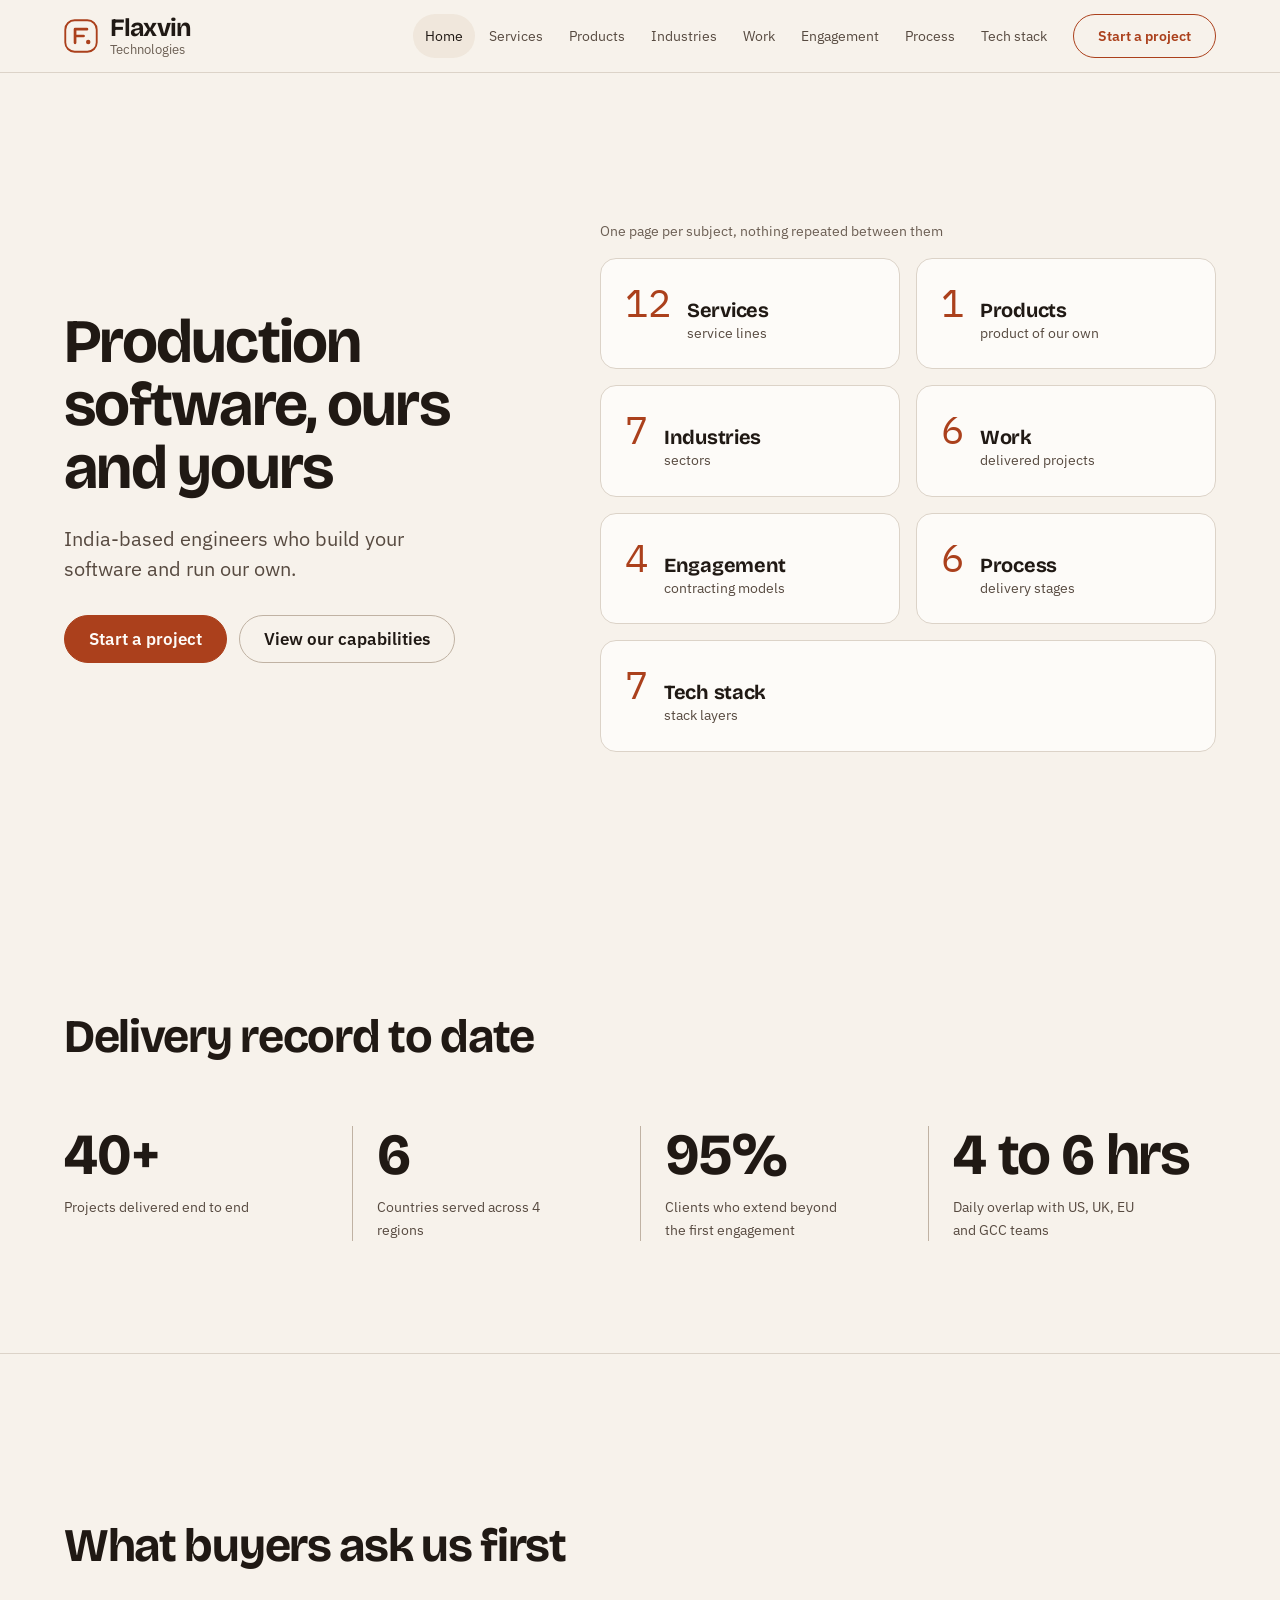
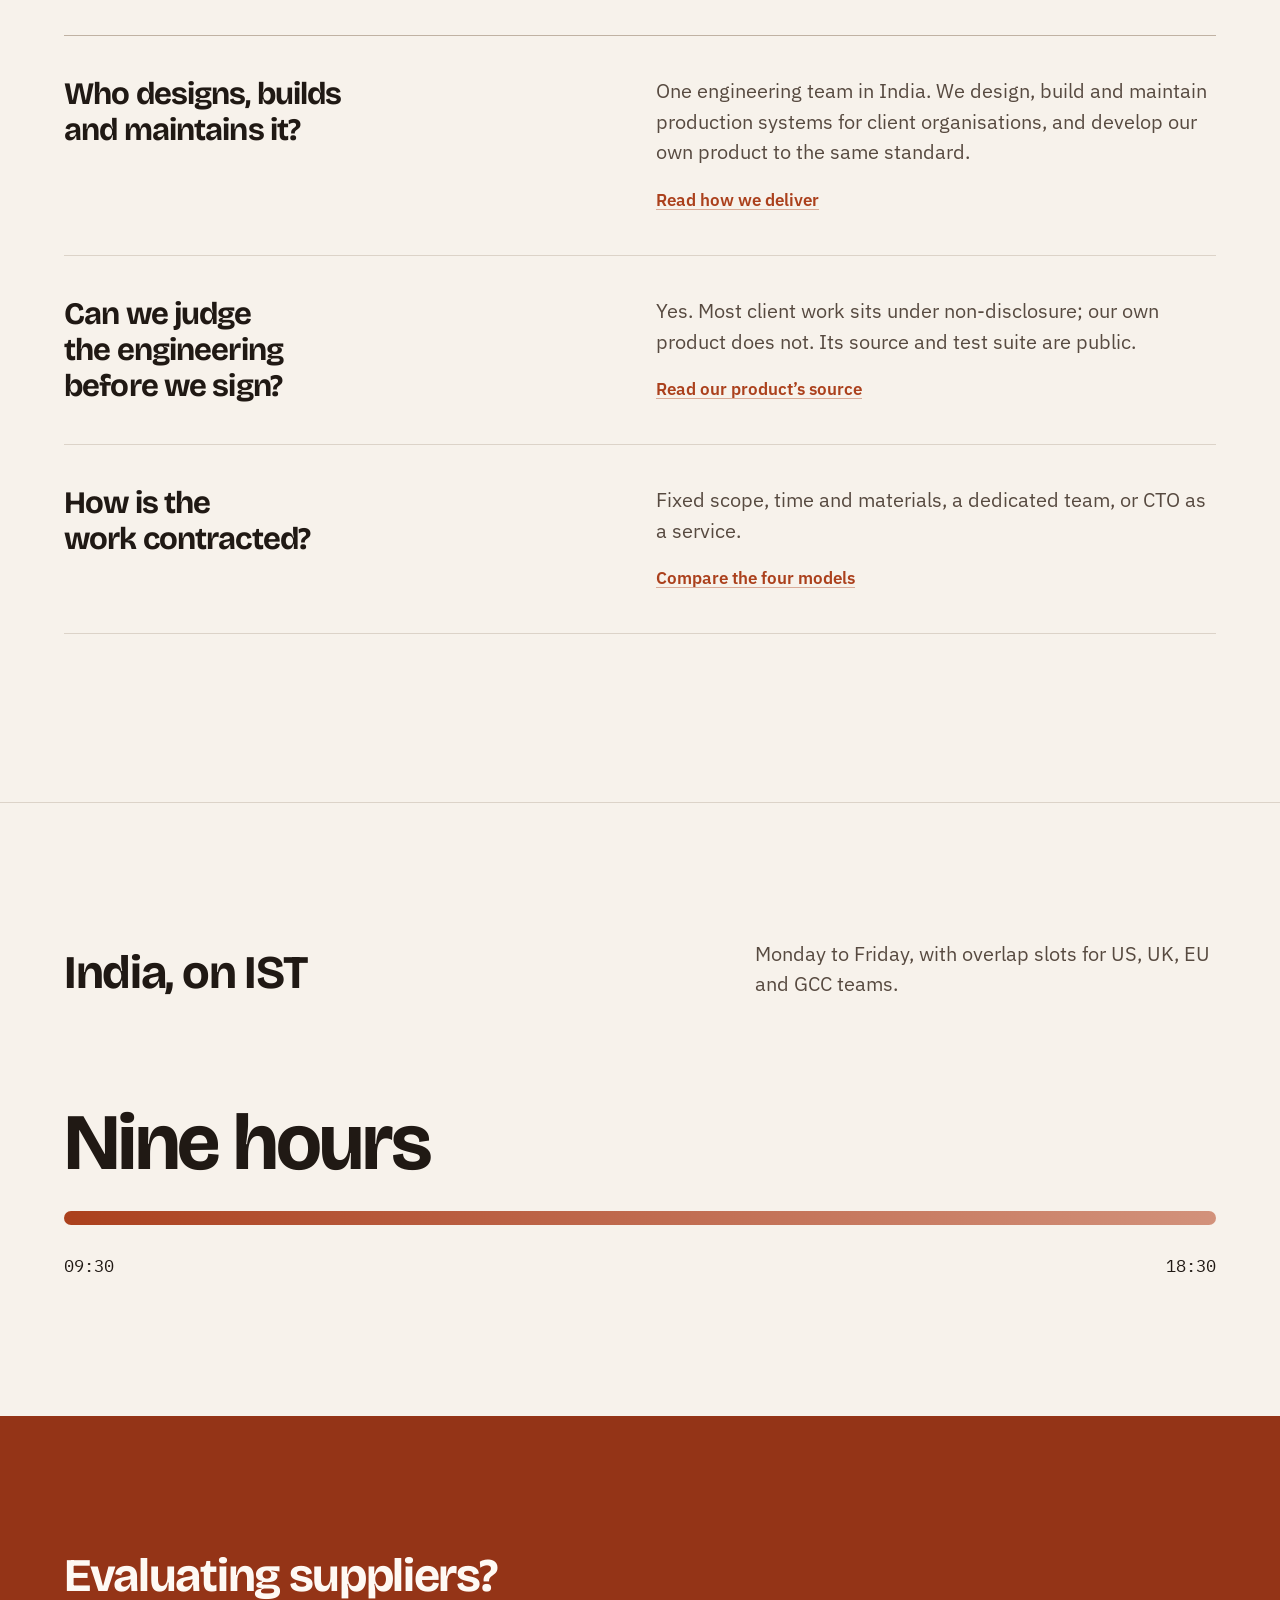
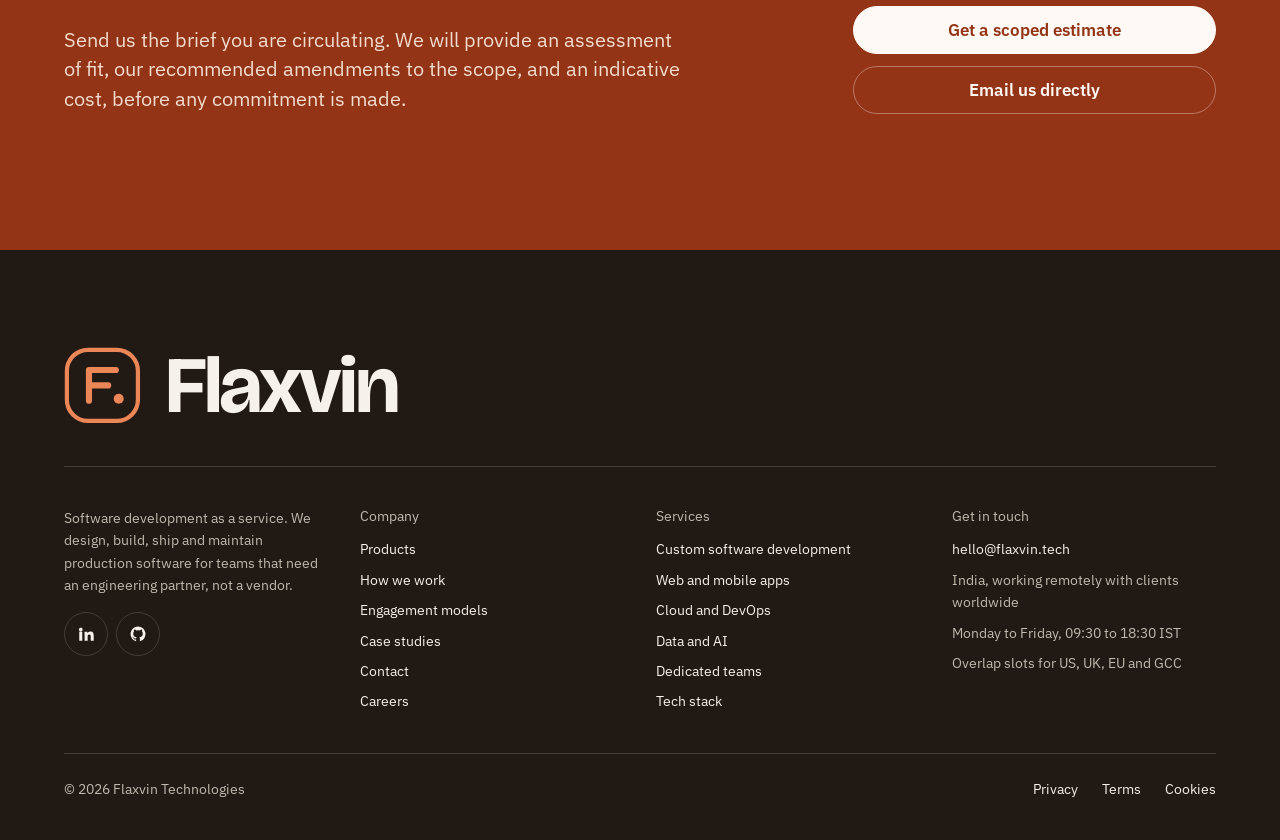
==== commit 15d34083: "Take Pathayam off the home page and stop featuring it Home: the hero now sets the seven pages as cou" ====
--- a/index.html
+++ b/index.html
@@ -4,13 +4,13 @@
 <meta charset="utf-8">
 <meta name="viewport" content="width=device-width, initial-scale=1">
 <title>Flaxvin Technologies, software development as a service, India</title>
-<meta name="description" content="India-based software development as a service. We build and maintain production software for other companies, and ship our own product, Pathayam.">
+<meta name="description" content="India-based software development as a service. We build and maintain production software for other companies.">
 <link rel="canonical" href="https://flaxvin.tech/">
 <meta name="color-scheme" content="light dark">
 <meta name="theme-color" content="#f6f1e9" media="(prefers-color-scheme: light)">
 <meta name="theme-color" content="#1a1714" media="(prefers-color-scheme: dark)">
 <meta property="og:title" content="Flaxvin Technologies, software development as a service, India">
-<meta property="og:description" content="India-based software development as a service. We build and maintain production software for other companies, and ship our own product, Pathayam.">
+<meta property="og:description" content="India-based software development as a service. We build and maintain production software for other companies.">
 <meta property="og:site_name" content="Flaxvin Technologies">
 <meta property="og:type" content="website">
 <meta property="og:image" content="https://flaxvin.tech/og-image.png">
@@ -55,21 +55,24 @@
     <div class="container hero__in">
       <div class="hero__text">
         <h1 id="hero-title">Production software, ours and yours</h1>
-        <p class="lead">India-based engineers who build yours and run our own, <a href="products.html">Pathayam</a>.</p>
+        <p class="lead">India-based engineers who build your software and run our own.</p>
         <div class="actions">
           <a class="btn btn--primary" href="contact.html">Start a project</a>
           <a class="btn" href="services.html">View our capabilities</a>
         </div>
       </div>
-      <figure class="shot hero__shot">
-        <div class="frame">
-          <picture>
-            <source media="(max-width: 40rem)" srcset="assets/img/pathayam/budget-mobile.webp" width="840" height="1200">
-            <img src="assets/img/pathayam/budget.webp" width="1400" height="1000" fetchpriority="high" alt="Pathayam's budget screen: Ready to Assign at the top, then what is worth knowing this month and which card balances are not yet funded.">
-          </picture>
-        </div>
-        <figcaption>Pathayam, our own product, on its budget screen. Its source and test suite are public.</figcaption>
-      </figure>
+      <nav class="hero__index" aria-labelledby="index-title">
+        <h2 id="index-title" class="hero__index-title">One page per subject, nothing repeated between them</h2>
+        <ul class="index">
+          <li><a href="services.html"><span class="index__n num">12</span><span class="index__t">Services</span><span class="index__d">service lines</span></a></li>
+          <li><a href="products.html"><span class="index__n num">1</span><span class="index__t">Products</span><span class="index__d">product of our own</span></a></li>
+          <li><a href="industries.html"><span class="index__n num">7</span><span class="index__t">Industries</span><span class="index__d">sectors</span></a></li>
+          <li><a href="work.html"><span class="index__n num">6</span><span class="index__t">Work</span><span class="index__d">delivered projects</span></a></li>
+          <li><a href="engagement.html"><span class="index__n num">4</span><span class="index__t">Engagement</span><span class="index__d">contracting models</span></a></li>
+          <li><a href="process.html"><span class="index__n num">6</span><span class="index__t">Process</span><span class="index__d">delivery stages</span></a></li>
+          <li><a href="tech.html"><span class="index__n num">7</span><span class="index__t">Tech stack</span><span class="index__d">stack layers</span></a></li>
+        </ul>
+      </nav>
     </div>
   </section>
 
@@ -85,24 +88,6 @@
     </div>
   </section>
 
-  <section class="sec band" aria-labelledby="index-title">
-    <div class="container">
-      <div class="head head--split">
-        <h2 id="index-title">One page per subject</h2>
-        <p class="lead">Nothing is repeated between them. Each count is what that page holds.</p>
-      </div>
-      <ul class="index">
-        <li><a href="services.html"><span class="index__n num">12</span><span class="index__t">Services</span><span class="index__d">service lines</span></a></li>
-        <li><a href="products.html"><span class="index__n num">1</span><span class="index__t">Products</span><span class="index__d">product of our own</span></a></li>
-        <li><a href="industries.html"><span class="index__n num">7</span><span class="index__t">Industries</span><span class="index__d">sectors</span></a></li>
-        <li><a href="work.html"><span class="index__n num">6</span><span class="index__t">Work</span><span class="index__d">delivered projects</span></a></li>
-        <li><a href="engagement.html"><span class="index__n num">4</span><span class="index__t">Engagement</span><span class="index__d">contracting models</span></a></li>
-        <li><a href="process.html"><span class="index__n num">6</span><span class="index__t">Process</span><span class="index__d">delivery stages</span></a></li>
-        <li><a href="tech.html"><span class="index__n num">7</span><span class="index__t">Tech stack</span><span class="index__d">stack layers</span></a></li>
-      </ul>
-    </div>
-  </section>
-
   <section class="sec sec--l" aria-labelledby="faq-title">
     <div class="container">
       <h2 id="faq-title" class="faq__title">What buyers ask us first</h2>
@@ -110,15 +95,15 @@
         <li class="row row--wide">
           <h3 class="row__title">Who designs, builds and maintains it?</h3>
           <div class="row__body">
-            <p>One engineering team in India. We design, build and maintain production systems for client organisations, and develop Pathayam to the same standard.</p>
+            <p>One engineering team in India. We design, build and maintain production systems for client organisations, and develop our own product to the same standard.</p>
             <p><a href="process.html">Read how we deliver</a></p>
           </div>
         </li>
         <li class="row row--wide">
           <h3 class="row__title">Can we judge the engineering before we sign?</h3>
           <div class="row__body">
-            <p>Yes. Most client work sits under non-disclosure; Pathayam does not. Its source and test suite are public.</p>
-            <p><a href="https://github.com/flaxvin/Pathayam" target="_blank" rel="noopener">Read the Pathayam source</a></p>
+            <p>Yes. Most client work sits under non-disclosure; our own product does not. Its source and test suite are public.</p>
+            <p><a href="https://github.com/flaxvin/Pathayam" target="_blank" rel="noopener">Read our product&rsquo;s source</a></p>
           </div>
         </li>
         <li class="row row--wide">
@@ -177,7 +162,7 @@
       <nav aria-label="Company">
         <h2>Company</h2>
         <ul>
-          <li><a href="products.html">Products: Pathayam</a></li>
+          <li><a href="products.html">Products</a></li>
           <li><a href="process.html">How we work</a></li>
           <li><a href="engagement.html">Engagement models</a></li>
           <li><a href="work.html">Case studies</a></li>
--- a/assets/css/site.css
+++ b/assets/css/site.css
@@ -1,7 +1,7 @@
-/* Hallmark · shape: Split Studio (/), Banner register (inner pages) · genre: editorial · theme: brand (Flaxvin, sibling of Pathayam: linen paper, laterite accent, ink slab) · redesign: full · job: hire
- * paper: oklch(96.4% 0.011 78) · accent: oklch(51.5% 0.148 38) · display: Bricolage Grotesque · body: IBM Plex Sans · hero: Banner (every inner page), Split Studio (/) · nav: paper bar, laterite mark, pill action · footer: ink slab, the wordmark over the link columns · imagery: Pathayam's own screens in a dark frame · signature: the maker's site shows the product it makes, figures in tabular mono
+/* Hallmark · shape: Index hero (/), Banner register (inner pages) · genre: editorial · theme: brand (Flaxvin, sibling of Pathayam: linen paper, laterite accent, ink slab) · redesign: full · job: hire
+ * paper: oklch(96.4% 0.011 78) · accent: oklch(51.5% 0.148 38) · display: Bricolage Grotesque · body: IBM Plex Sans · hero: Banner (every inner page), Index (/) · nav: paper bar, laterite mark, pill action · footer: ink slab, the wordmark over the link columns · imagery: none, the site carries type, cards and figures · signature: the seven pages as counted cards beside the claim, figures in tabular mono
  * axes: light/grotesk-heavy/warm · posture: restrained, one drenched band (the close) · contrast: pass · fold: pass · v2.0.0 */
-/* Hallmark · pre-emit critique: P4 H4 E4 S4 R4 V5 · weakest: P, a supplier site argues little; the product screens and the published record carry it */
+/* Hallmark · pre-emit critique: P4 H4 E4 S4 R4 V5 · weakest: P, a supplier site argues little; the published record and the counted index carry it */
 /* Hallmark · waive 77 · the enquiry close is one line and an action pair, once a page · the hire job ends on the enquiry, contact details sit in the footer */
 /* Hallmark · dismissed 42 · the footer is a slab: the Flaxvin wordmark at display size over the columns, named in the stamp */
 /* Hallmark · waive 49b · service and case titles in the services and work registers wrap to two lines at 320px only · each is the service's or project's real name and cannot shorten */
@@ -166,7 +166,7 @@
 .sheet { background: var(--color-paper-3); }
 @media (max-width: 40rem) { .fig { padding: var(--space-lg); } }
 
-/* ---------- Pathayam's screens, in the app's own dark frame ---------- */
+/* ---------- product screenshots in a dark frame (none in use) ---------- */
 .frame { overflow: hidden; margin: 0; border-radius: var(--radius-card); background: var(--color-shot); outline: 1px solid color-mix(in oklab, var(--color-ink) 12%, transparent); outline-offset: -1px; }
 .frame picture { display: block; }
 .frame img { width: 100%; aspect-ratio: 14 / 10; object-fit: cover; object-position: top left; }
--- a/assets/css/pages/index.css
+++ b/assets/css/pages/index.css
@@ -1,4 +1,4 @@
-/* Home: Split Studio. The claim beside Pathayam's own screen, the delivery record, the seven pages as an index, the questions, the working day, the close. */
+/* Home: the claim beside the seven pages as an index of cards with their counts, the delivery record, the questions, the working day, the close. */
 
 /* ---------- hero ---------- */
 .hero { display: grid; align-items: center; min-height: calc(100dvh - var(--hdr-h)); padding-block: var(--space-2xl); }
@@ -30,16 +30,18 @@
   .figs > div:first-child { padding-top: 0; border-top: 0; }
 }
 
-/* ---------- the seven pages, as cards with their counts ---------- */
+/* ---------- the seven pages, as cards with their counts (in the hero) ---------- */
+.hero__index { display: grid; gap: var(--space-md); }
+.hero__index-title { max-width: none; font-family: var(--font-body); font-weight: 400; font-size: var(--text-sm); letter-spacing: 0; line-height: 1.4; color: var(--color-muted); }
+.hero__index .index { grid-template-columns: repeat(2, minmax(0, 1fr)); }
+.hero__index .index li:last-child { grid-column: 1 / -1; }
 .index { list-style: none; display: grid; grid-template-columns: repeat(4, minmax(0, 1fr)); gap: var(--space-md); }
 .index a { display: grid; grid-template-columns: auto minmax(0, 1fr); grid-template-rows: auto auto; column-gap: var(--space-md); align-items: baseline; height: 100%; padding: var(--space-lg); border: var(--rule-hair) solid var(--color-rule); border-radius: var(--radius-card); background: var(--color-paper-3); color: var(--color-ink); text-decoration: none; transition: border-color var(--dur-short) var(--ease-out), transform var(--dur-short) var(--ease-out); }
 .index a:hover { border-color: var(--color-accent); color: var(--color-ink); transform: translateY(-2px); }
 .index__n { grid-row: 1 / span 2; font-size: var(--text-3xl); line-height: 1; color: var(--color-accent); }
 .index__t { font-family: var(--font-display); font-weight: 700; font-size: var(--text-lg); letter-spacing: -0.015em; line-height: 1.2; }
 .index__d { font-size: var(--text-sm); color: var(--color-ink-2); }
-@media (max-width: 75rem) { .index { grid-template-columns: repeat(3, minmax(0, 1fr)); } }
-@media (max-width: 60rem) { .index { grid-template-columns: repeat(2, minmax(0, 1fr)); } }
-@media (max-width: 40rem) { .index { grid-template-columns: minmax(0, 1fr); gap: var(--space-xs); } .index a { padding: var(--space-md); } .index__n { font-size: var(--text-2xl); } }
+@media (max-width: 40rem) { .hero__index .index, .index { grid-template-columns: minmax(0, 1fr); gap: var(--space-xs); } .index a { padding: var(--space-md); } .index__n { font-size: var(--text-2xl); } }
 @media (prefers-reduced-motion: reduce) { .index a { transition: none; } .index a:hover { transform: none; } }
 
 /* ---------- questions ---------- */
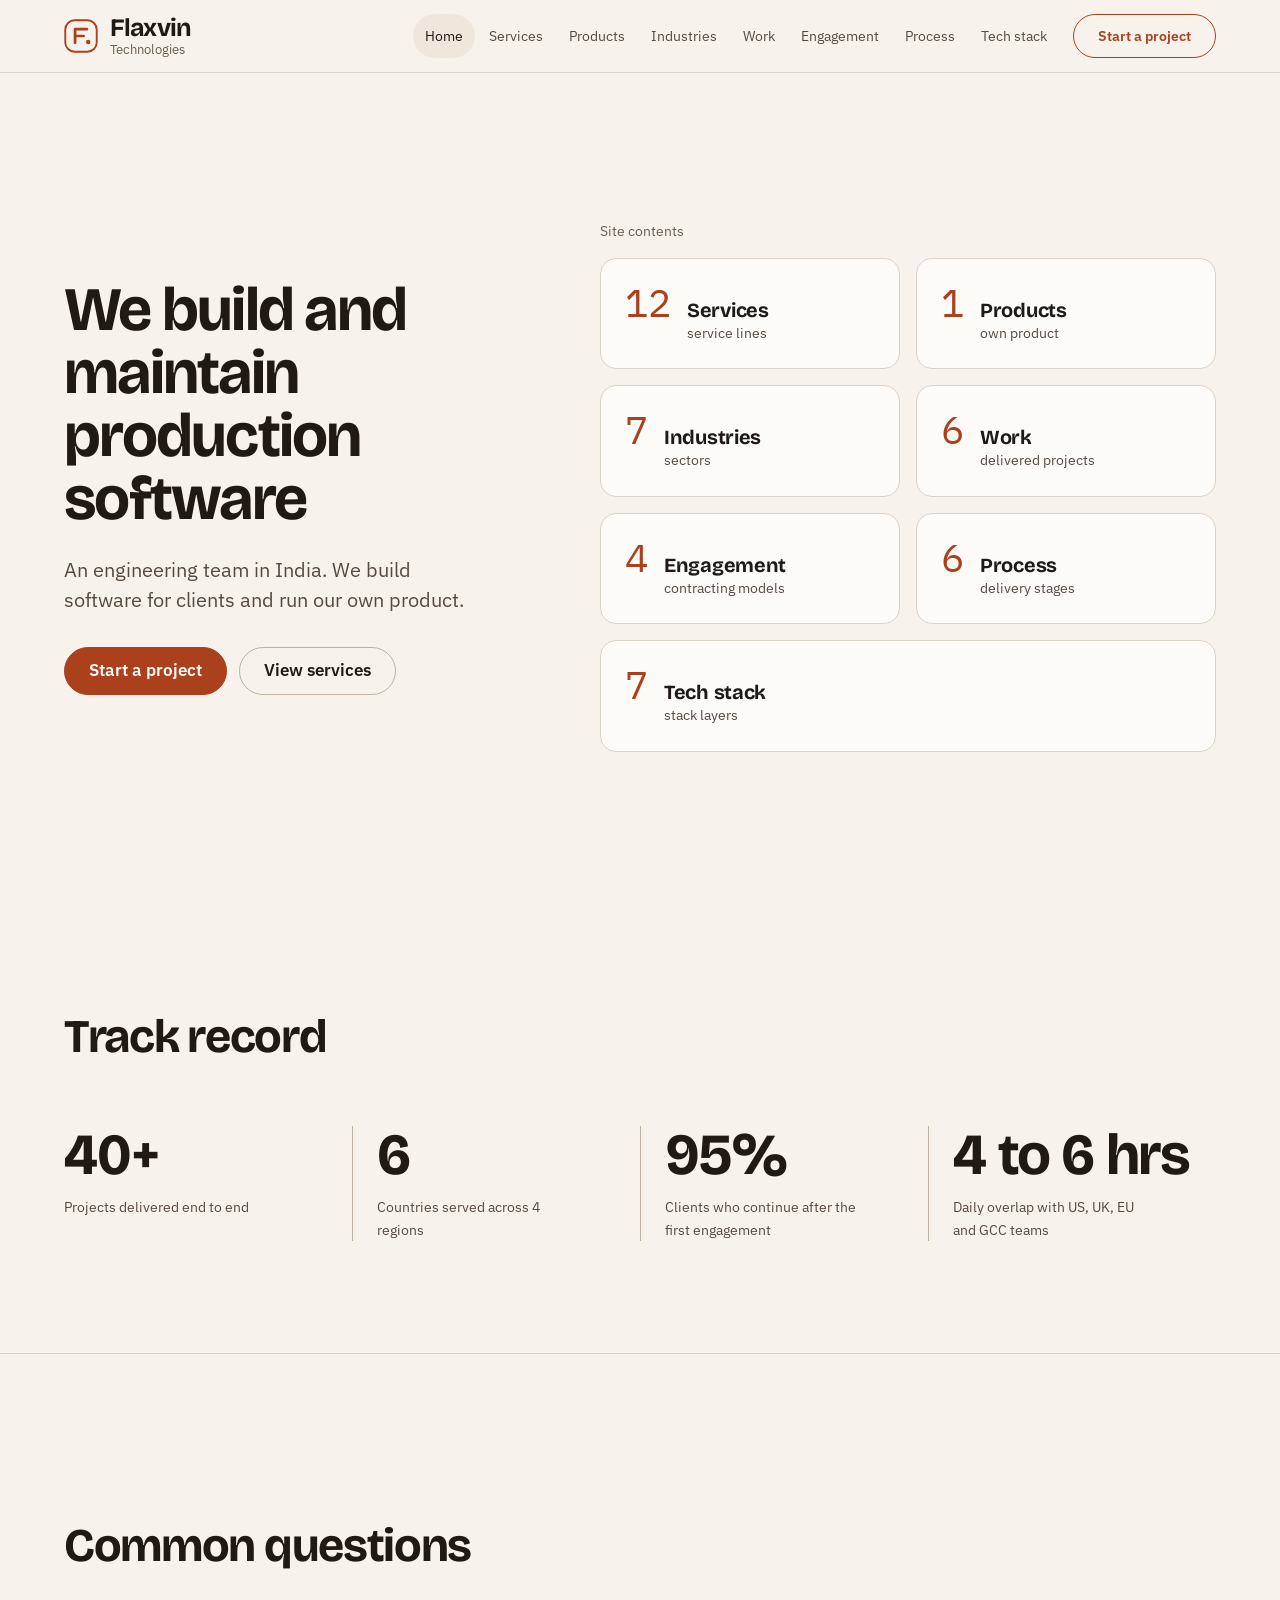
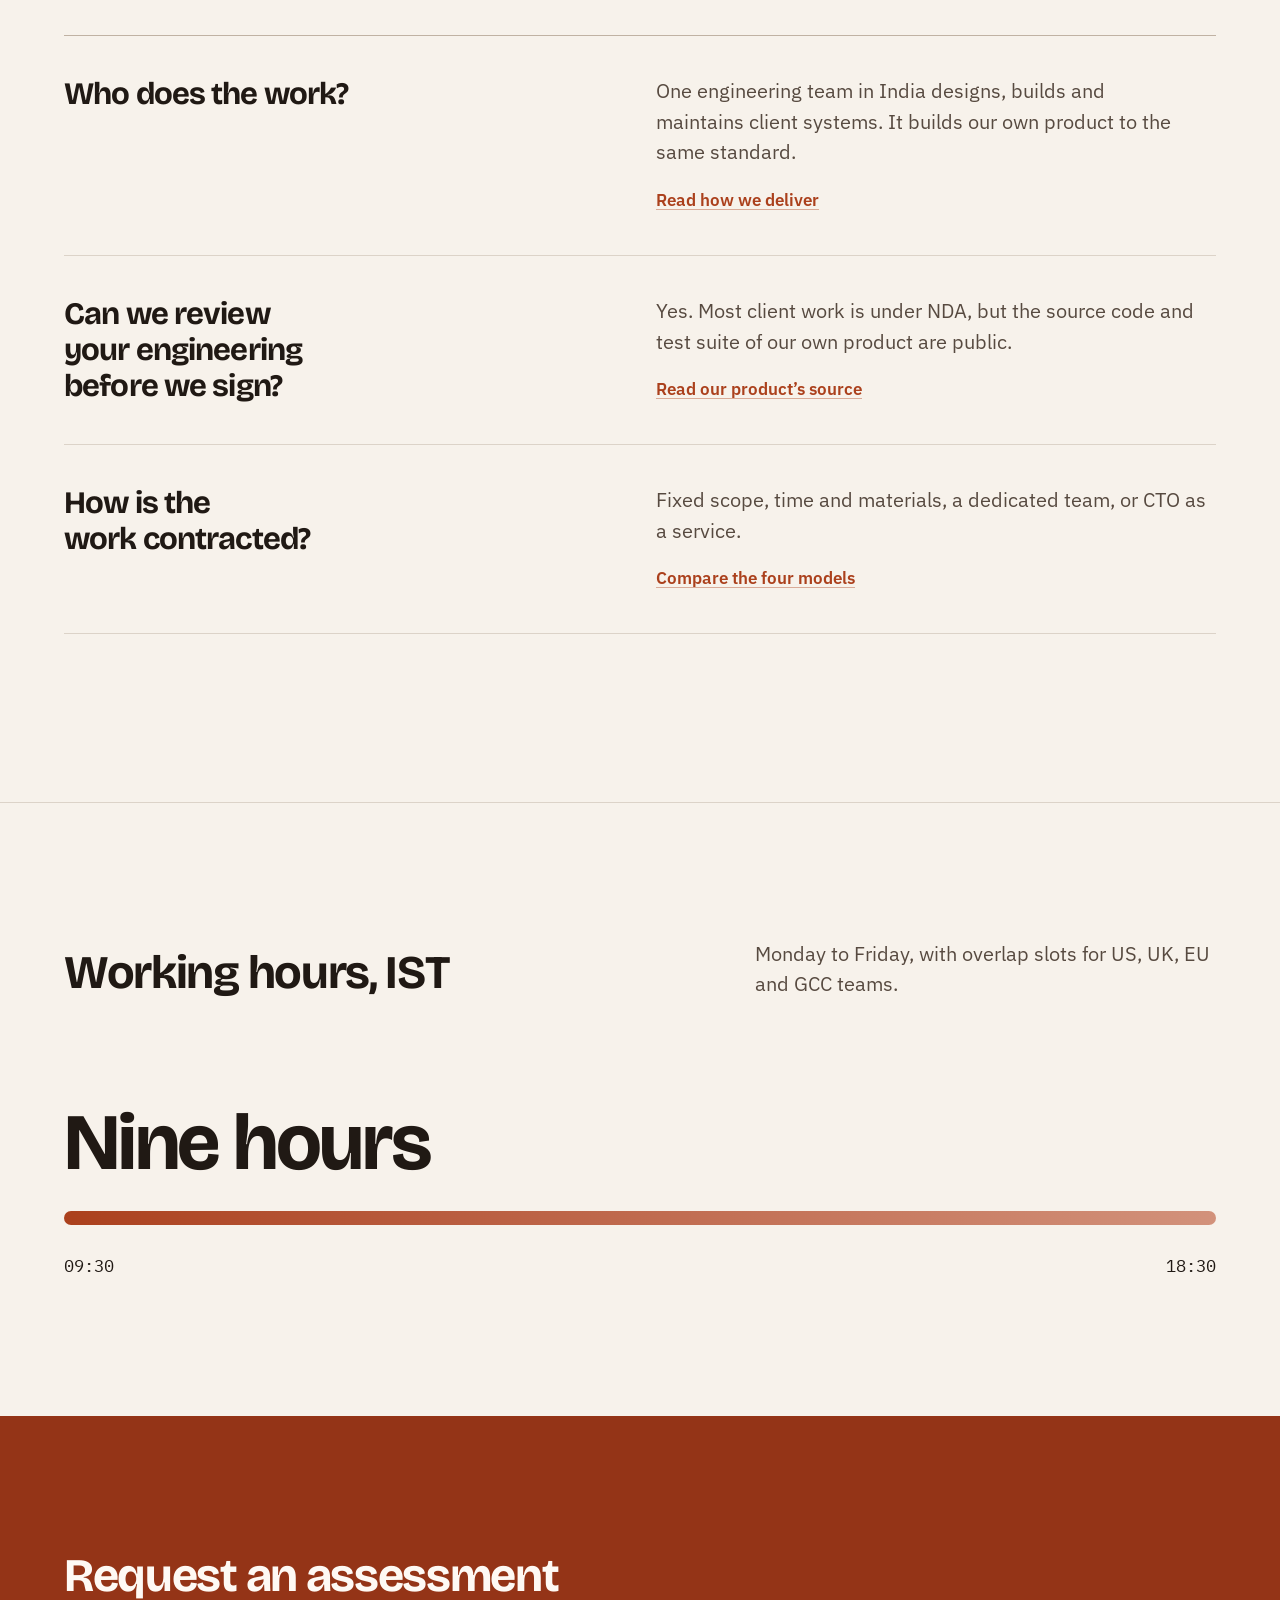
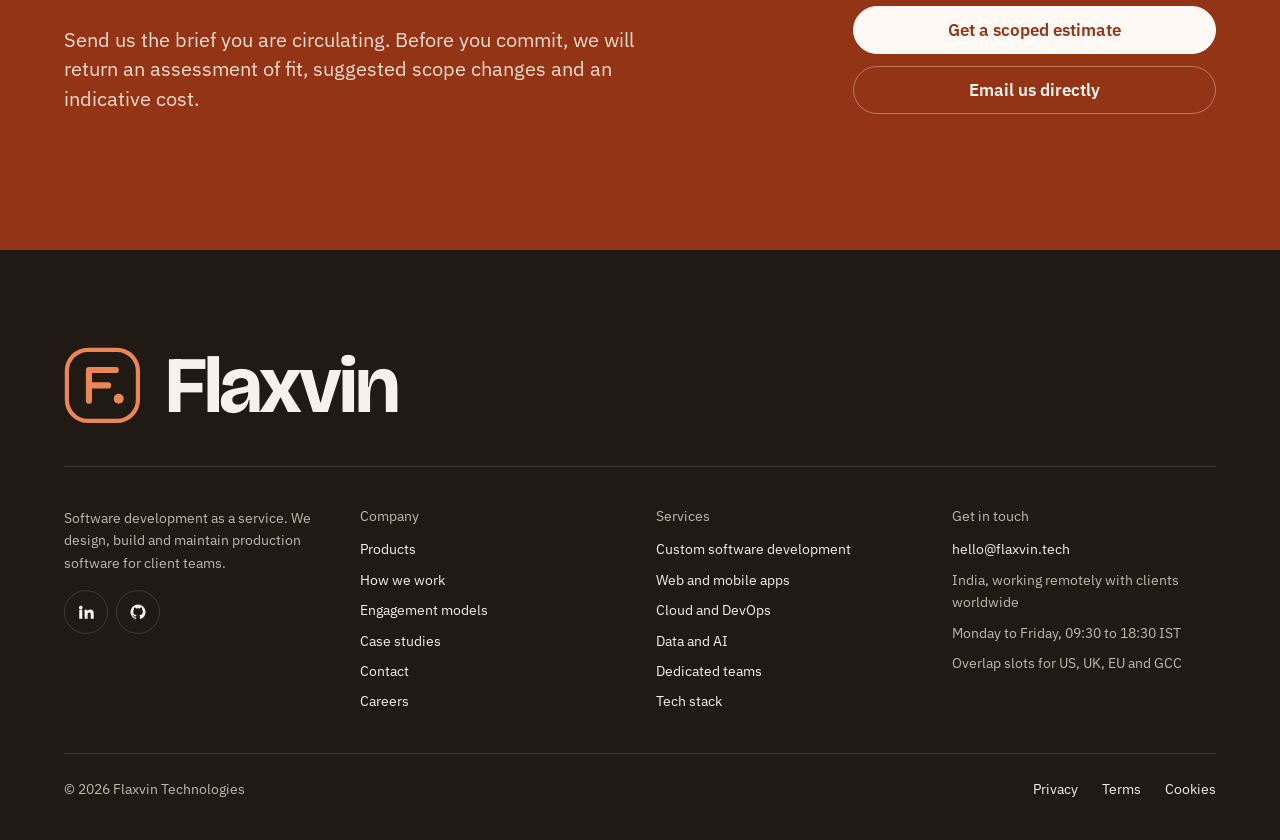
==== commit e90e32e6: "Tighten site copy: plainer, shorter, more professional Rewrites prose on the nine main pages and the" ====
--- a/index.html
+++ b/index.html
@@ -3,14 +3,14 @@
 <head>
 <meta charset="utf-8">
 <meta name="viewport" content="width=device-width, initial-scale=1">
-<title>Flaxvin Technologies, software development as a service, India</title>
-<meta name="description" content="India-based software development as a service. We build and maintain production software for other companies.">
+<title>Flaxvin Technologies: software development as a service from India</title>
+<meta name="description" content="Software development as a service from India. We build and maintain production software for client companies.">
 <link rel="canonical" href="https://flaxvin.tech/">
 <meta name="color-scheme" content="light dark">
 <meta name="theme-color" content="#f6f1e9" media="(prefers-color-scheme: light)">
 <meta name="theme-color" content="#1a1714" media="(prefers-color-scheme: dark)">
-<meta property="og:title" content="Flaxvin Technologies, software development as a service, India">
-<meta property="og:description" content="India-based software development as a service. We build and maintain production software for other companies.">
+<meta property="og:title" content="Flaxvin Technologies: software development as a service from India">
+<meta property="og:description" content="Software development as a service from India. We build and maintain production software for client companies.">
 <meta property="og:site_name" content="Flaxvin Technologies">
 <meta property="og:type" content="website">
 <meta property="og:image" content="https://flaxvin.tech/og-image.png">
@@ -54,18 +54,18 @@
   <section class="hero" aria-labelledby="hero-title">
     <div class="container hero__in">
       <div class="hero__text">
-        <h1 id="hero-title">Production software, ours and yours</h1>
-        <p class="lead">India-based engineers who build your software and run our own.</p>
+        <h1 id="hero-title">We build and maintain production software</h1>
+        <p class="lead">An engineering team in India. We build software for clients and run our own product.</p>
         <div class="actions">
           <a class="btn btn--primary" href="contact.html">Start a project</a>
-          <a class="btn" href="services.html">View our capabilities</a>
+          <a class="btn" href="services.html">View services</a>
         </div>
       </div>
       <nav class="hero__index" aria-labelledby="index-title">
-        <h2 id="index-title" class="hero__index-title">One page per subject, nothing repeated between them</h2>
+        <h2 id="index-title" class="hero__index-title">Site contents</h2>
         <ul class="index">
           <li><a href="services.html"><span class="index__n num">12</span><span class="index__t">Services</span><span class="index__d">service lines</span></a></li>
-          <li><a href="products.html"><span class="index__n num">1</span><span class="index__t">Products</span><span class="index__d">product of our own</span></a></li>
+          <li><a href="products.html"><span class="index__n num">1</span><span class="index__t">Products</span><span class="index__d">own product</span></a></li>
           <li><a href="industries.html"><span class="index__n num">7</span><span class="index__t">Industries</span><span class="index__d">sectors</span></a></li>
           <li><a href="work.html"><span class="index__n num">6</span><span class="index__t">Work</span><span class="index__d">delivered projects</span></a></li>
           <li><a href="engagement.html"><span class="index__n num">4</span><span class="index__t">Engagement</span><span class="index__d">contracting models</span></a></li>
@@ -78,11 +78,11 @@
 
   <section class="sec sec--s record" id="proof" aria-labelledby="record-title">
     <div class="container">
-      <h2 id="record-title" class="record__title">Delivery record to date</h2>
+      <h2 id="record-title" class="record__title">Track record</h2>
       <dl class="figs">
         <div><dt>Projects delivered end to end</dt><dd class="num">40+</dd></div>
         <div><dt>Countries served across 4 regions</dt><dd class="num">6</dd></div>
-        <div><dt>Clients who extend beyond the first engagement</dt><dd class="num">95%</dd></div>
+        <div><dt>Clients who continue after the first engagement</dt><dd class="num">95%</dd></div>
         <div><dt>Daily overlap with US, UK, EU and GCC teams</dt><dd class="num">4 to 6 hrs</dd></div>
       </dl>
     </div>
@@ -90,19 +90,19 @@
 
   <section class="sec sec--l" aria-labelledby="faq-title">
     <div class="container">
-      <h2 id="faq-title" class="faq__title">What buyers ask us first</h2>
+      <h2 id="faq-title" class="faq__title">Common questions</h2>
       <ol class="rows faq">
         <li class="row row--wide">
-          <h3 class="row__title">Who designs, builds and maintains it?</h3>
+          <h3 class="row__title">Who does the work?</h3>
           <div class="row__body">
-            <p>One engineering team in India. We design, build and maintain production systems for client organisations, and develop our own product to the same standard.</p>
+            <p>One engineering team in India designs, builds and maintains client systems. It builds our own product to the same standard.</p>
             <p><a href="process.html">Read how we deliver</a></p>
           </div>
         </li>
         <li class="row row--wide">
-          <h3 class="row__title">Can we judge the engineering before we sign?</h3>
+          <h3 class="row__title">Can we review your engineering before we sign?</h3>
           <div class="row__body">
-            <p>Yes. Most client work sits under non-disclosure; our own product does not. Its source and test suite are public.</p>
+            <p>Yes. Most client work is under NDA, but the source code and test suite of our own product are public.</p>
             <p><a href="https://github.com/flaxvin/Pathayam" target="_blank" rel="noopener">Read our product&rsquo;s source</a></p>
           </div>
         </li>
@@ -120,7 +120,7 @@
   <section class="sec day" aria-labelledby="day-title">
     <div class="container">
       <div class="head head--split">
-        <h2 id="day-title">India, on IST</h2>
+        <h2 id="day-title">Working hours, IST</h2>
         <p class="lead">Monday to Friday, with overlap slots for US, UK, EU and GCC teams.</p>
       </div>
       <figure class="dimension day__dim">
@@ -134,8 +134,8 @@
   <section class="sec band--deep close" aria-labelledby="close-title">
     <div class="container close__in">
       <div class="close__text">
-        <h2 id="close-title">Evaluating suppliers?</h2>
-        <p class="lead">Send us the brief you are circulating. We will provide an assessment of fit, our recommended amendments to the scope, and an indicative cost, before any commitment is made.</p>
+        <h2 id="close-title">Request an assessment</h2>
+        <p class="lead">Send us the brief you are circulating. Before you commit, we will return an assessment of fit, suggested scope changes and an indicative cost.</p>
       </div>
       <div class="close__side">
         <a class="btn btn--primary" href="contact.html">Get a scoped estimate</a>
@@ -153,7 +153,7 @@
     </a>
     <div class="ftr__cols">
       <div class="ftr__about">
-        <p>Software development as a service. We design, build, ship and maintain production software for teams that need an engineering partner, not a vendor.</p>
+        <p>Software development as a service. We design, build and maintain production software for client teams.</p>
         <div class="social">
           <a href="https://www.linkedin.com/company/flaxvin" target="_blank" rel="noopener" aria-label="Flaxvin Technologies on LinkedIn"><svg viewBox="0 0 24 24" fill="currentColor" aria-hidden="true"><path d="M4.98 3.5A2.5 2.5 0 1 0 5 8.5a2.5 2.5 0 0 0-.02-5zM3 9h4v12H3zM10 9h3.8v1.7h.05A4.2 4.2 0 0 1 17.6 8.7c4 0 4.7 2.6 4.7 6V21h-4v-5.5c0-1.3 0-3-1.9-3s-2.2 1.4-2.2 2.9V21h-4z"/></svg></a>
           <a href="https://github.com/flaxvin" target="_blank" rel="noopener" aria-label="Flaxvin Technologies on GitHub"><svg viewBox="0 0 24 24" fill="currentColor" aria-hidden="true"><path d="M12 2a10 10 0 0 0-3.16 19.49c.5.09.68-.22.68-.48v-1.7c-2.78.6-3.37-1.34-3.37-1.34-.45-1.16-1.11-1.47-1.11-1.47-.91-.62.07-.6.07-.6 1 .07 1.53 1.03 1.53 1.03.9 1.53 2.36 1.09 2.94.83.09-.65.35-1.09.63-1.34-2.22-.25-4.56-1.11-4.56-4.94 0-1.09.39-1.98 1.03-2.68-.1-.25-.45-1.27.1-2.64 0 0 .84-.27 2.75 1.02a9.5 9.5 0 0 1 5 0c1.91-1.29 2.75-1.02 2.75-1.02.55 1.37.2 2.39.1 2.64.64.7 1.03 1.59 1.03 2.68 0 3.84-2.34 4.69-4.57 4.94.36.31.68.92.68 1.85v2.74c0 .27.18.58.69.48A10 10 0 0 0 12 2z"/></svg></a>
